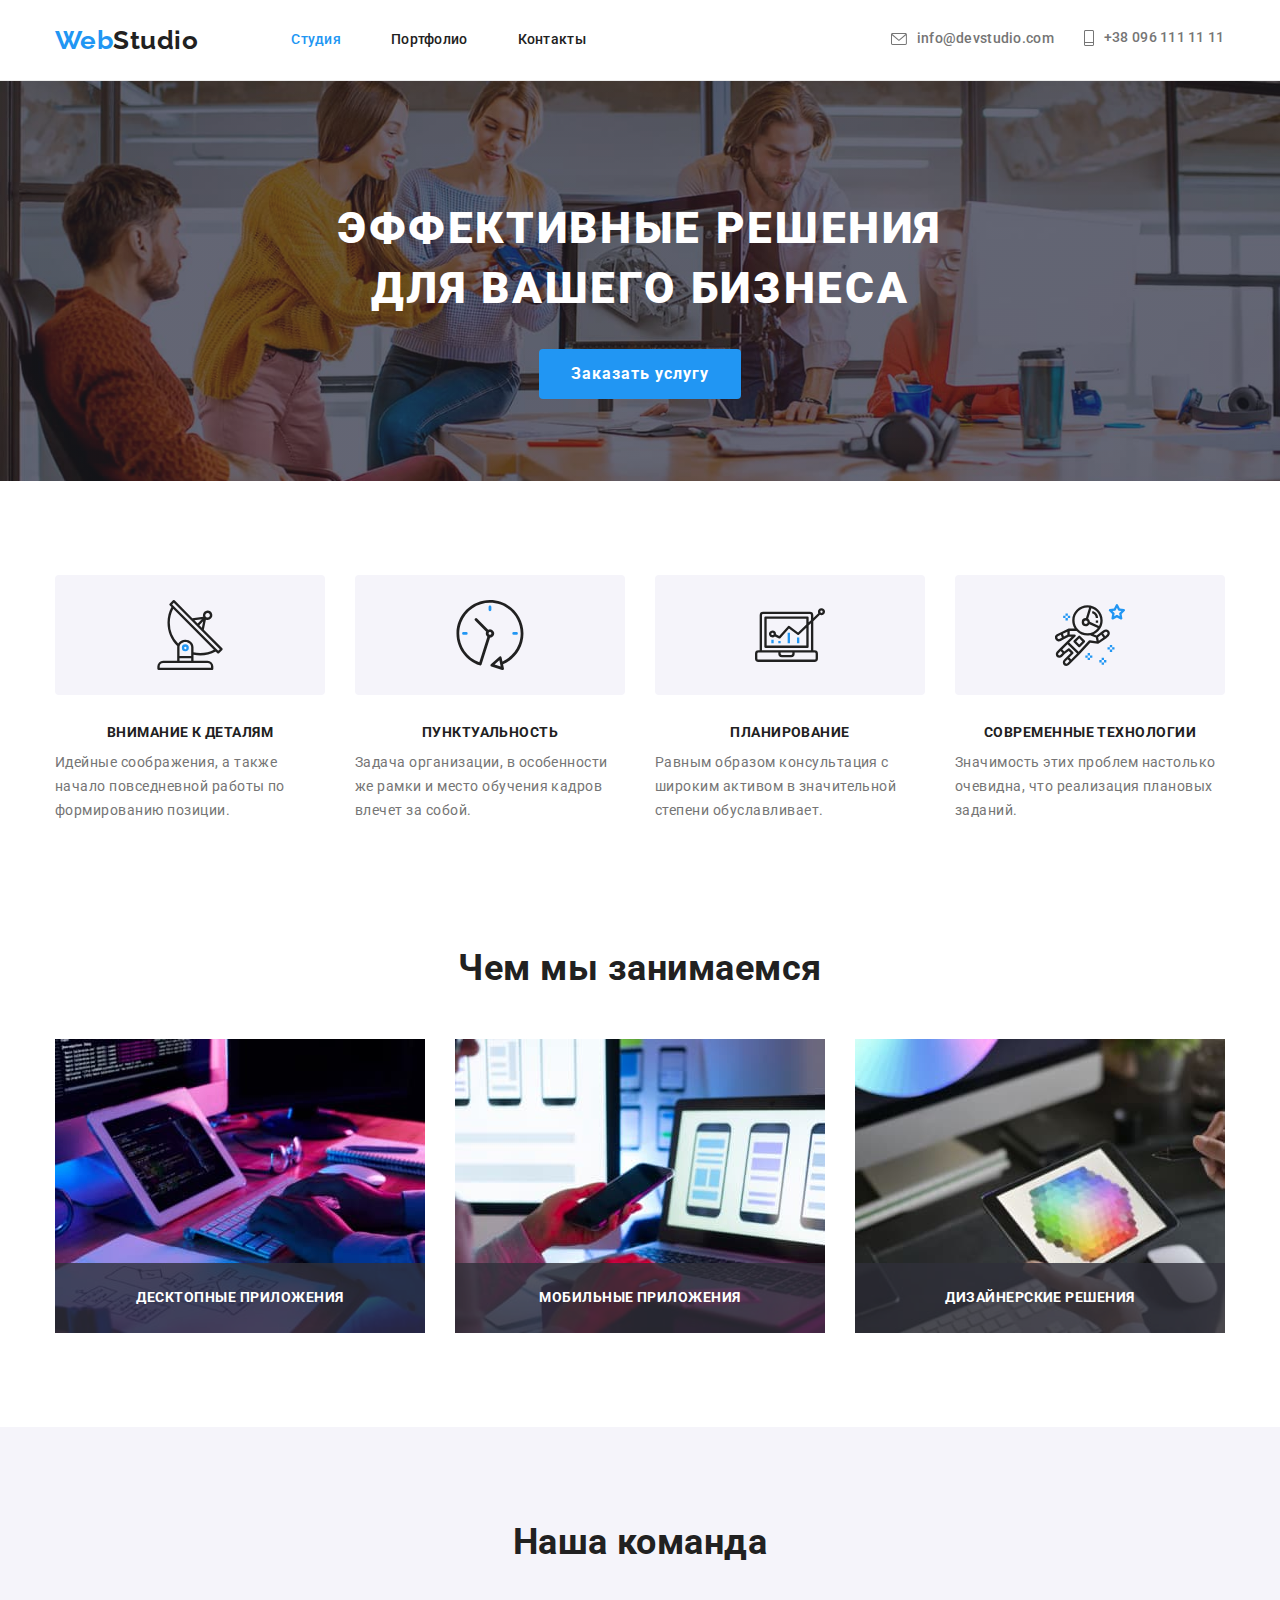
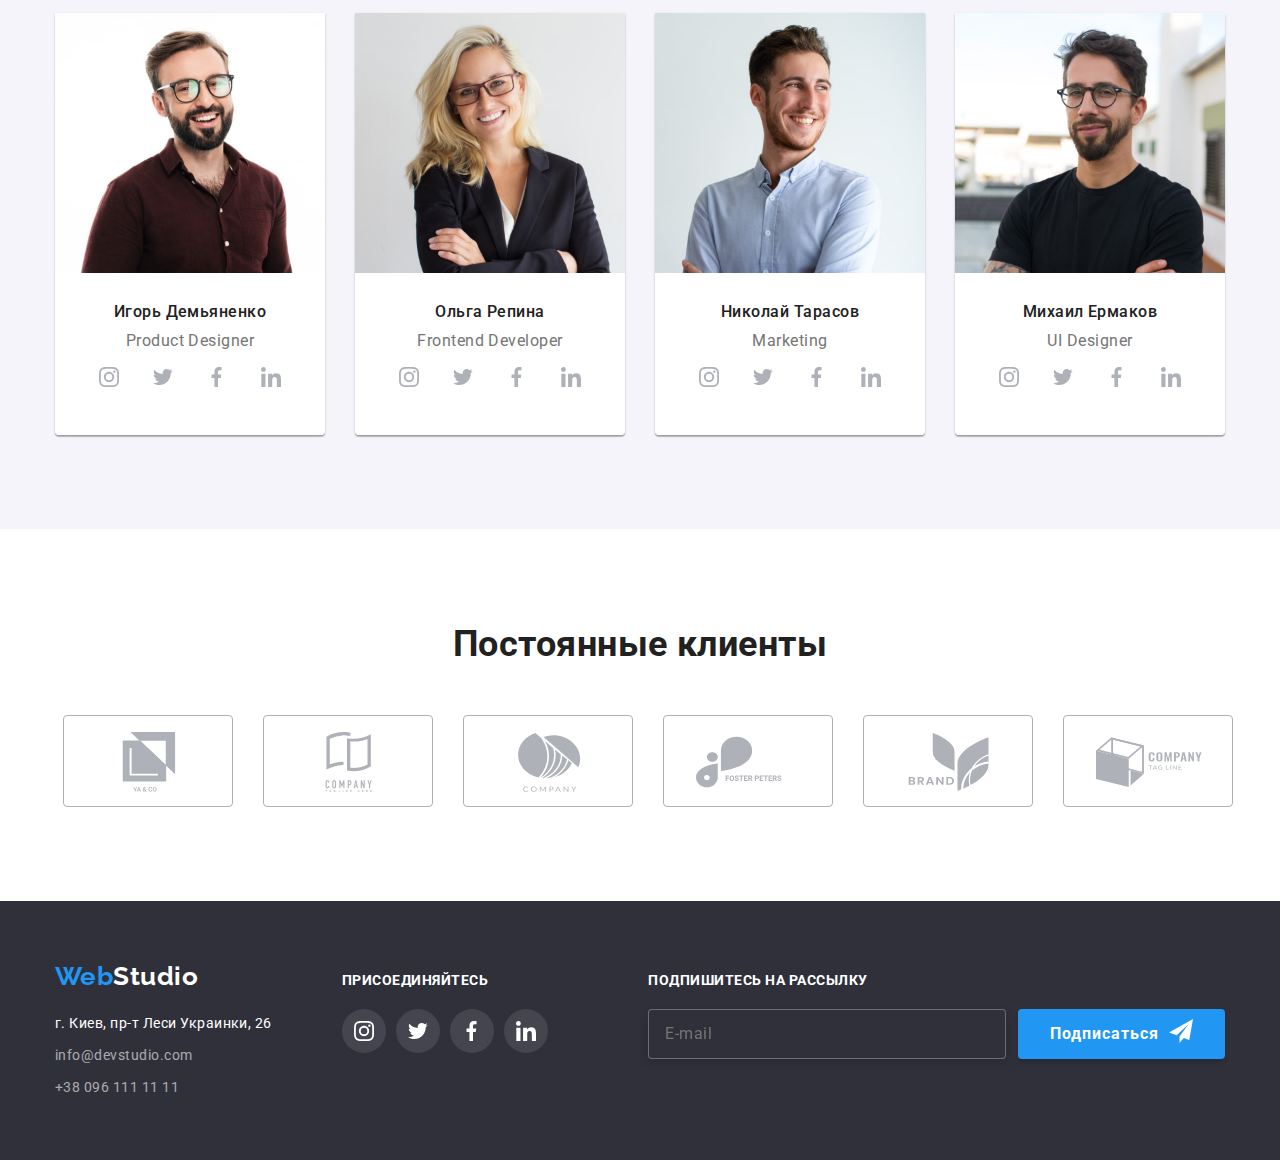
==== index.html @ 5abc2191 "1457" ====
<!DOCTYPE html>
<html lang="ru">
<head>
    <meta charset="UTF-8">
    <meta name="viewport" content="width=device-width, initial-scale=1.0">
    <title>Document</title>
    <link href="https://fonts.googleapis.com/css2?family=Raleway:wght@700&family=Roboto:wght@400;500;700;900&display=swap" rel="stylesheet"/>
    <link href="https://cdnjs.cloudflare.com/ajax/libs/modern-normalize/1.1.0/modern-normalize.min.css" rel="stylesheet"/>
    <link rel="stylesheet" href="./css/main.min.css"/>
</head>
<body>
    <!-- ===========шапка начало page-header=========== -->
    <header class="page-header">
        <div class="page-header__nav contener">
                <a href="./index.html" class="page-header__logo"> 
                    <span class="page-header__logo-web">Web</span>Studio
                </a>
                <button class="page-header__button is-open" type="button" aria-expanded="false" aria-controls="page-header__box" date-menu-button>
                    <svg class="page-header__icon" aria-label="Переключатель мибильного меню">
                        <use class="page-header__menu" href="./images/symbol-mobile.svg#icon-close"></use>
                        <use class="page-header__close" href="./images/symbol-mobile.svg#icon-menu"></use>
                    </svg>
                </button>
                <div class="page-header__box" id="page-header__box" data-menu>
                <nav class="nav">
                <ul class="site-nav">
                    <li class="site-nav__item"><a class="site-nav__link site-nav__link--current" href="./index.html" >Студия</a></li>
                    <li class="site-nav__item"><a class="site-nav__link" href="./portfolio.html" >Портфолио</a></li>
                    <li class="site-nav__item"><a class="site-nav__link" href="" >Контакты</a></li>
                </ul>
            </nav>
                <ul class="contact">
                    <li class="contact__item"><a href="mailto:info@devstudio.com" class="contact__link" lang="en">
                        <svg class="contact__icon">
                            <use href="./images/symbol-defs.svg#icon-email"></use>
                        </svg>
                        info@devstudio.com</a></li>
                    <li class="contact__item"><a href="tel:+380961111111" class="contact__link contact__tel">
                        <svg class="contact__icons">
                            <use href="./images/symbol-defs.svg#icon-tel"></use>
                        </svg>
                        +38 096 111 11 11</a></li>
                </ul>
               
                <ul class="net">
                    <li class="net__items">
                        <a href="" class="net__link" aria-label="instagram">
                            Instagram
                        </a>
                    </li>
                    <li class="net__items">
                        <a href="" class="net__link" aria-label="twitter">
                            Twitter
                        </a>
                    </li>
                    <li class="net__items">
                        <a href="" class="net__link" aria-label="facebook">
                            Facebook
                        </a>
                    </li>
                    <li class="net__items">
                        <a href="" class="net__link" aria-label="linkedin">
                            LinkedIn
                        </a>
                    </li>
            </div>
        </div>
    </header> 
    <!-- ===========шапка конец=========== -->
    <main>
    <!-- ===========Секция герой начало=========== -->
    <section class="hero">
        <div class="contener">
            <h1 class="hero__title">Эффективные решения</br> для вашего бизнеса</h1>
            <button class="hero__button" data-modal-open type="button">Заказать услугу</button>
        </div>
        </section>
    <!-- ===========Секция герой конец=========== -->

    <!-- ===========Секция special начало=========== -->
        <section class="special-section">
            <!--скрытый заголовок-->
            <div class="contener">
            <h2 class="special-section_title special-section_title-hidden">Особенности</h2>
                <ul class="features">
                <li class="features__item">
                    <div class="features__box">
                        <svg class="features__icon">
                        <use href="./images/symbol-defs.svg#icon-antenna"></use>
                    </svg>
                    </div>
                    <h3 class="features__title">Внимание к деталям</h3>
                    <p class="features__text">Идейные соображения, а также начало повседневной работы по формированию позиции.</p>
                </li>
                <li class="features__item">
                    <div class="features__box">
                      <svg class="features__icon">
                        <use href="./images/symbol-defs.svg#icon-clock"></use>
                    </svg> 
                    </div>
                    <h3 class="features__title">Пунктуальность</h3>
                    <p class="features__text">Задача организации, в особенности же рамки и место обучения кадров влечет за собой.</p>
                </li>
                <li class="features__item">
                    <div class="features__box">
                       <svg class="features__icon">
                        <use href="./images/symbol-defs.svg#icon-diagram"></use>
                    </svg>
                    </div>
                    <h3 class="features__title">Планирование</h3>
                    <p class="features__text">Равным образом консультация с широким активом в значительной степени обуславливает.</p>
                </li>
                <li class="features__item">
                    <div class="features__box">
                       <svg class="features__icon">
                        <use href="./images/symbol-defs.svg#icon-astronaut"></use>
                    </svg>
                    </div>
                    <h3 class="features__title">Современные технологии</h3>
                    <p class="features__text">Значимость этих проблем настолько очевидна, что реализация плановых заданий.</p>
                </li>
            </ul>
        </div>
        </section>
        <section class="section section__box">
        <div class="contener">
        <h2 class="special-section_title">Чем мы занимаемся</h2>
        <ul class="section__list">
            <li class="section__item">
                <div class="section__tumbimg">
                    <img src="./images/img.jpg" alt="компьютер мужские руки печатают" width="370" />
                <div class="section__tumbtext">
                    <p class="section__tumbtitle">Десктопные приложения</p>
                </div>
                </div>
                
            </li>
            <li class="section__item">
                <div class="section__tumbimg">
                    <img src="./images/imga.jpg" alt="компьютер в женской левой руке телефон" width="370" />
                <div class="section__tumbtext">
                    <p class="section__tumbtitle">Мобильные приложения</p>
                </div>
                
            </li>
            <li class="section__item">
                <div class="section__tumbimg">
                    <img src="./images/imgb.jpg" alt="планшет в руках с выбором цветов" width="370" />
                <div class="section__tumbtext">
                    <p class="section__tumbtitle">Дизайнерские решения</p>
                </div>
                
            </li>
        </ul>
    </div>
    </section> 
    <!-- ===========Секция special конец=========== -->
    <!-- ===========Секция team ночало=========== -->
    <section class="team-section">
        <div class="contener">
        <h2 class="special-section_title">Наша команда</h2>
        <ul class="team">
            <li class="team__item">
                <div class="team__image">
                    <img 
                    
                    src="./images/imgc.jpg" 
                    alt="мужчина в очках с бородой темная рубажка" />
                </div>
                <div class="team__content">
                <h3 class="team__title">Игорь Демьяненко</h3>
                <p class="team__text" lang="en">Product Designer</p>
                <ul class="team__list">
                    <li class="team__items">
                        <a href="" class="team__link" aria-label="instagram">
                            <svg class="team__icon">
                                <use href="./images/symbol-defs.svg#icon-foto"></use>
                            </svg>
                        </a>
                    </li>
                    <li class="team__items">
                        <a href="" class="team__link" aria-label="twitter">
                            <svg class="team__icon">
                                <use href="./images/symbol-defs.svg#icon-fly"></use>
                            </svg>
                        </a>
                    </li>
                    <li class="team__items">
                        <a href="" class="team__link" aria-label="facebook">
                            <svg class="team__icon">
                                <use href="./images/symbol-defs.svg#icon-f"></use>
                            </svg>
                        </a>
                    </li>
                    <li class="team__items">
                        <a href="" class="team__link" aria-label="linkedin">
                            <svg class="team__icon">
                                <use href="./images/symbol-defs.svg#icon-in"></use>
                            </svg>
                        </a>
                    </li>
                </ul>    
            </div>
                
            </li>
            <li class="team__item">
                <div class="team__image">
                    <img src="./images/imgd.jpg" alt="женщина в очках"/>
                </div>
                <div class="team__content">
                    <h3 class="team__title">Ольга Репина</h3>
                    <p class="team__text" lang="en">Frontend Developer</p>
                    <ul class="team__list">
                        <li class="team__items">
                            <a href="" class="team__link" aria-label="instagram">
                                <svg class="team__icon">
                                    <use href="./images/symbol-defs.svg#icon-foto"></use>
                                </svg>
                            </a>
                        </li>
                        <li class="team__items">
                            <a href="" class="team__link" aria-label="twitter">
                                <svg class="team__icon">
                                    <use href="./images/symbol-defs.svg#icon-fly"></use>
                                </svg>
                            </a>
                        </li>
                        <li class="team__items">
                            <a href="" class="team__link" aria-label="facebook">
                                <svg class="team__icon">
                                    <use href="./images/symbol-defs.svg#icon-f"></use>
                                </svg>
                            </a>
                        </li>
                        <li class="team__items">
                            <a href="" class="team__link" aria-label="linkedin">
                                <svg class="team__icon">
                                    <use href="./images/symbol-defs.svg#icon-in"></use>
                                </svg>
                            </a>
                        </li>
                    </ul>
                </div>
                
            </li>
            <li class="team__item">
                <div class="team__image">
                    <img src="./images/imgi.jpg" alt="мужчина с бородой светлая рубажка" />
                </div>
                <div class="team__content">
                <h3 class="team__title">Николай Тарасов</h3>
                <p class="team__text" lang="en">Marketing</p>
                <ul class="team__list">
                    <li class="team__items">
                        <a href="" class="team__link" aria-label="instagram">
                            <svg class="team__icon">
                                <use href="./images/symbol-defs.svg#icon-foto"></use>
                            </svg>
                        </a>
                    </li>
                    <li class="team__items">
                        <a href="" class="team__link" aria-label="twitter">
                            <svg class="team__icon">
                                <use href="./images/symbol-defs.svg#icon-fly"></use>
                            </svg>
                        </a>
                    </li>
                    <li class="team__items">
                        <a href="" class="team__link" aria-label="facebook">
                            <svg class="team__icon">
                                <use href="./images/symbol-defs.svg#icon-f"></use>
                            </svg>
                        </a>
                    </li>
                    <li class="team__items">
                        <a href="" class="team__link" aria-label="linkedin">
                            <svg class="team__icon">
                                <use href="./images/symbol-defs.svg#icon-in"></use>
                            </svg>
                        </a>
                    </li>
                </ul>    
            </div>

            </li>
            <li class="team__item">
                <div class="team__image">
                    <img src="./images/imgf.jpg" alt="мужчина в очках с бородой черная футболка" />
                </div>
                <div class="team__content">
                <h3 class="team__title">Михаил Ермаков</h3>
                <p class="team__text" lang="en">UI Designer</p>
                <ul class="team__list">
                    <li class="team__items">
                        <a href="" class="team__link" aria-label="instagram">
                            <svg class="team__icon">
                                <use href="./images/symbol-defs.svg#icon-foto"></use>
                            </svg>
                        </a>
                    </li>
                    <li class="team__items">
                        <a href="" class="team__link" aria-label="twitter">
                            <svg class="team__icon">
                                <use href="./images/symbol-defs.svg#icon-fly"></use>
                            </svg>
                        </a>
                    </li>
                    <li class="team__items">
                        <a href="" class="team__link" aria-label="facebook">
                            <svg class="team__icon">
                                <use href="./images/symbol-defs.svg#icon-f"></use>
                            </svg>
                        </a>
                    </li>
                    <li class="team__items">
                        <a href="" class="team__link" aria-label="linkedin">
                            <svg class="team__icon">
                                <use href="./images/symbol-defs.svg#icon-in"></use>
                            </svg>
                        </a>
                    </li>
                </ul>    
            </div>

            </li>
        </ul>
    </div>
    </section>
    <!-- ===========Секция наша команда конец=========== -->
    <!-- ===========Секция клиенты ночало=========== -->
    <section class="section">
        <div class="contener">
        <h2 class="special-section_title">Постоянные клиенты</h2>
        <ul class="client">
            <li class="client__item">
                <a href="" class="client__link" aria-label="компания yaco">
                    <svg class="client__icon">
                        <use href="./images/symbol-defs.svg#icon-yaco"></use>
                    </svg>
                </a>
            </li>
            <li class="client__item">
                <a href="" class="client__link" aria-label="компания tagline here">
                    <svg class="client__icon">
                        <use href="./images/symbol-defs.svg#icon-companyth"></use>
                    </svg>
                </a>
            </li>
            <li class="client__item">
                <a href="" class="client__link" aria-label="компания">
                    <svg class="client__icon">
                        <use href="./images/symbol-defs.svg#icon-company"></use>
                    </svg>
                </a>
            </li>
            <li class="client__item">
                <a href="" class="client__link" aria-label="компания foster peters">
                    <svg class="client__icon">
                        <use href="./images/symbol-defs.svg#icon-foster"></use>
                    </svg>
                </a>
            </li>
            <li class="client__item">
                <a href="" class="client__link" aria-label="компания brand">
                    <svg class="client__icon">
                        <use href="./images/symbol-defs.svg#icon-brand"></use>
                    </svg>
                </a>
            </li>
            <li class="client__item">
                <a href="" class="client__link" aria-label="компания tag line">
                    <svg class="client__icon">
                    <use href="./images/symbol-defs.svg#icon-companytl"></use>
                </svg>
            </a>
            </li>
        </ul>
    </div>
    </section>
    <!-- ===========Секция клиенты конец=========== -->
    </main>
   <!-- ===========подвал начало=========== -->
    <footer class="page-footer">
        <div class="contener page-footer__contener">
            <div class="page-footer__box">
            <a href="./index.html" class="page-footer__logo"> <span class="page-footer__logo-web">Web</span>Studio</a>
        <address class="page-footer__address">
        г. Киев, пр-т Леси Украинки, 26
        <ul class="page-footer__contact">
            <li class="page-footer__item"><a href="mailto:info@devstudio.com" class="page-footer__link" lang="en">info@devstudio.com</a></li>
            <li class="page-footer__item"><a href="tel:+380961111111" class="page-footer__link">+38 096 111 11 11</a></li>
        </ul>
    </address>
    </div>
        <div class="footer__contener">
            <article class="footer__title">присоединяйтесь</article>
            <ul class="footer__list">
                <li class="footer__item">
                    <a href="" class="footer__link" aria-label="Вконтакте">
                        <svg class="footer__icon">
                            <use href="./images/symbol-defs.svg#icon-foto"></use>
                        </svg>
                    </a>
                </li>
                <li class="footer__item">
                    <a href="" class="footer__link" aria-label="Вконтакте">
                        <svg class="footer__icon">
                            <use href="./images/symbol-defs.svg#icon-fly"></use>
                        </svg>
                    </a>
                </li>
                <li class="footer__item">
                    <a href="" class="footer__link" aria-label="Вконтакте">
                        <svg class="footer__icon">
                            <use href="./images/symbol-defs.svg#icon-f"></use>
                        </svg>
                    </a>
                </li>
                <li class="footer__item__item">
                    <a href="" class="footer__link" aria-label="Вконтакте">
                        <svg class="footer__icon">
                            <use href="./images/symbol-defs.svg#icon-in"></use>
                        </svg>
                    </a>
                </li>
            </ul>
        </div>
        <div class="footer-sign">
            <article class="footer-sign__title">
                Подпишитесь на рассылку
            </article>
            <form class="footer-sign__form">
                   <input class="footer-sign__input" type="email" name="email" placeholder="E-mail"/>
              
            <button class="footer-sign__button" type="submit">
                Подписаться
                <svg class="footer-sign__icon">
                    <use href="./images/symbol.svg#icon-plane"></use>
                </svg>
            </button>
        </form>
        </div>
    </div>
    
     </footer>
    <!-- ===========подвал конец=========== -->
<!-- модальное окно-->
<div class="backdrop is-hidden" data-modal>
        <div class="modal">
            <button class="modal__button" data-modal-close type="button">
                
                <svg class="modal__icon">
                    <use href="./images/symbol.svg#icon-close"></use>
                </svg>
            </button>
        <!-- Подпишитесь начало -->
        <div class="modal-panel">
                <form class="modal-panel__form js-speaker-form">
                <article class="modal-panel__title">Оставьте свои данные, мы вам перезвоним</article>
                <ul class="modal-panel__list">
                <li class="modal-panel__li">
                    <label class="modal-panel__label" for="name">
                        Имя</label>
                        <div class="modal-panel__div">
                        <input class="modal-panel__input" type="text" name="name" placeholder=" " id="name"/>    
                        <svg class="modal-panel__icon">
                            <use href="./images/symbol.svg#icon-telo"></use>
                        </svg>
                        
                        </div>
                </li>
                <li class="modal-panel__li">
                    <label class="modal-panel__label" for="tel">
                        Телефон</label>
                        <div class="modal-panel__div">
                            <input class="modal-panel__input" type="tel" name="tel" placeholder=" " id="tel"/>
                            <svg class="modal-panel__icon">
                                <use href="./images/symbol.svg#icon-tel"></use>
                            </svg>
                        </div>
                        
                    
                </li>
                <li class="modal-panel__li">
                    <label class="modal-panel__label" for="email">
                        Почта</label>
                        <div class="modal-panel__div">
                            <input class="modal-panel__input" type="email" name="email" placeholder=" " id="email"/>
                            <svg class="modal-panel__icon">
                                <use href="./images/symbol.svg#icon-konvert"></use>
                            </svg>
                            </div>
                </li>
                <li class="modal-panel__li">
                    <label class="modal-panel__label" for="comment">
                        Комментарий</label>
                        <textarea class="modal-panel__textarea" name="comment" id="comment" placeholder="Введите текст"></textarea>
                    
                </li>
                <li class="modal-panel__li">
                    <label class="modal-panel__label modal-panel__label--consent" >
                        <input class="modal-panel__consent" type="checkbox" name="consent">
                        <span class="modal-panel__consenticon"></span>
                        Соглашаюсь с рассылкой и принимаю  <span class="modal-panel__consentspan"> Условия договора</span>
                    </label>
                    
                </li>
            </ul>
                <button type="submit" class="submit__button">Отправить</button>
            </form>
        </div>
        <!-- Подпишитесь конец -->
    </div>
</div>

<script>
    (() => {
    document
        .querySelector ('.js-speaker-form')
        .addEventListener ('.sabmit', e => {
            e.preventDefault();
        
        new formdate(e.currentTarget). forEach ((value, name) =>
            console.log('${name}: {value}'),
        );
        });
      })();
</script>
<!-- модальное окно-->
<script src="./js/modal.js"></script>
<script src="./js/mobile.js"></script>
</body>
</html>
---- css/main.min.css ----
body{background-color:#fff;color:#212121;font-family:'Roboto', sans-serif;letter-spacing:0.03em}h1,h2,h3,h4,p,ul{margin:0;padding:0}img{display:block;max-width:100%;height:auto}.contener{margin-left:auto;margin-right:auto;padding-left:15px;padding-right:15px}@media screen and (min-width: 480px){.contener{width:480px}}@media screen and (min-width: 768px){.contener{width:768px}}@media screen and (min-width: 1200px){.contener{width:1200px}}.section{padding-top:60px;padding-bottom:60px}@media screen and (min-width: 1200px){.section{padding-top:94px;padding-bottom:94px}}.page-header{position:relative;background-color:#fff;border-bottom:1px solid #ECECEC}.page-header__nav{display:-webkit-box;display:-ms-flexbox;display:flex;-webkit-box-align:center;-ms-flex-align:center;align-items:center}@media screen and (max-width: 767px){.page-header__nav{-webkit-box-pack:justify;-ms-flex-pack:justify;justify-content:space-between;padding-top:16px;padding-bottom:16px}}.page-header__logo{padding:0;color:#212121;font-family:'Raleway', sans-serif;font-style:normal;font-weight:700;font-size:24px;line-height:1.17;list-style:none;text-decoration:none;-webkit-transition:color 250ms cubic-bezier(0.4, 0, 0.2, 1);transition:color 250ms cubic-bezier(0.4, 0, 0.2, 1)}.page-header__logo:hover,.page-header__logo:focus{color:#2196F3}@media screen and (min-width: 768px){.page-header__logo{margin-right:88px}}@media screen and (min-width: 1200px){.page-header__logo{font-size:26px;line-height:1.19;margin-right:93px}}.page-header__logo-web{color:#2196F3}.page-header__button{margin:0;padding:0;border:none;background-color:transparent;z-index:2}.page-header__button:focus,.page-header__button:hover{fill:#2196F3}.page-header__button.is-open .page-header__close{display:block}.page-header__button.is-open .page-header__menu{display:none}@media screen and (min-width: 768px){.page-header__button{display:none}}.page-header__close{display:none}.page-header__icon{width:40px;height:40px}.page-header__box{background-color:#fff}.page-header__box.is-open{display:block;z-index:1}@media screen and (max-width: 480px){.page-header__box{height:796px}}@media screen and (max-width: 767px){.page-header__box{display:none;position:absolute;padding:48px 40px;top:100%;top:0;left:0;width:100%}}@media screen and (min-width: 768px){.page-header__box{display:-webkit-box;display:-ms-flexbox;display:flex}}@media screen and (min-width: 1200px){.nav{display:-webkit-box;display:-ms-flexbox;display:flex;-webkit-box-align:center;-ms-flex-align:center;align-items:center}}.site-nav{font-weight:500;font-size:40px;line-height:1.17;letter-spacing:0.02em;list-style:none;font-style:normal;color:#212121}@media screen and (max-width: 767px){.site-nav{display:-webkit-box;display:-ms-flexbox;display:flex;-webkit-box-orient:vertical;-webkit-box-direction:normal;-ms-flex-direction:column;flex-direction:column;margin-bottom:305px}}@media screen and (min-width: 768px){.site-nav{display:-webkit-box;display:-ms-flexbox;display:flex;font-size:14px;line-height:1.14}}@media screen and (min-width: 1200px){.site-nav{font-size:14px;line-height:1.14}}.site-nav__item{padding-bottom:32px}.site-nav__item:last-child{padding-bottom:0}@media screen and (min-width: 768px){.site-nav__item{padding-top:32px;padding-bottom:32px}}@media screen and (min-width: 768px){.site-nav__item:not(:last-child){margin-right:50px}}.site-nav__link{display:block;text-decoration:none;color:#212121;-webkit-transition:color 250ms cubic-bezier(0.4, 0, 0.2, 1);transition:color 250ms cubic-bezier(0.4, 0, 0.2, 1)}.site-nav__link:hover,.site-nav__link:focus{color:#2196F3}.site-nav__link--current{position:relative;color:#2196F3}.site-nav__link--current::after{content:'';position:absolute;left:0;bottom:0;display:block;width:100%;height:4px;border-radius:2px}.contact{display:-webkit-box;display:-ms-flexbox;display:flex;fill:#757575;list-style:none;font-style:normal;color:#212121;-webkit-transition:color 250ms cubic-bezier(0.4, 0, 0.2, 1);transition:color 250ms cubic-bezier(0.4, 0, 0.2, 1)}@media screen and (max-width: 767px){.contact{display:-webkit-box;display:-ms-flexbox;display:flex;-webkit-box-orient:vertical;-webkit-box-direction:reverse;-ms-flex-direction:column-reverse;flex-direction:column-reverse}}@media screen and (min-width: 768px) and (max-width: 1199px){.contact{display:-webkit-box;display:-ms-flexbox;display:flex;-webkit-box-pack:center;-ms-flex-pack:center;justify-content:center;-webkit-box-orient:vertical;-webkit-box-direction:normal;-ms-flex-direction:column;flex-direction:column;margin-left:84px}}@media screen and (min-width: 1200px){.contact{margin-left:305px;-webkit-box-align:center;-ms-flex-align:center;align-items:center}}@media screen and (min-width: 1200px){.contact__item:not(:last-child){margin-right:30px}}.contact__link{display:-webkit-inline-box;display:-ms-inline-flexbox;display:inline-flex;color:#757575;font-weight:500;font-size:14px;line-height:1.14;letter-spacing:0.02em;text-decoration:none;-webkit-transition:color 250ms cubic-bezier(0.4, 0, 0.2, 1),fill 250ms cubic-bezier(0.4, 0, 0.2, 1);transition:color 250ms cubic-bezier(0.4, 0, 0.2, 1),fill 250ms cubic-bezier(0.4, 0, 0.2, 1)}.contact__link:hover,.contact__link:focus{color:#2196F3;fill:#2196F3}@media screen and (max-width: 767px){.contact__link{font-size:24px;line-height:1.17}}@media screen and (min-width: 768px){.contact__link{font-size:12px;line-height:1.16;display:-webkit-inline-box;display:-ms-inline-flexbox;display:inline-flex;-webkit-box-align:center;-ms-flex-align:center;align-items:center}}@media screen and (min-width: 1200px){.contact__link{font-size:14px;line-height:1.14}}@media screen and (max-width: 767px){.contact__tel{margin-bottom:32px;color:#2196F3;font-size:34px}}@media screen and (min-width: 768px) and (max-width: 1199px){.contact__tel{margin-top:10px}}.contact__icon{display:inline-block;width:16px;height:12px;margin-right:10px}@media screen and (max-width: 767px){.contact__icon{display:none}}.contact__icons{display:inline-block;width:10px;height:16px;margin-right:10px}@media screen and (max-width: 767px){.contact__icons{display:none}}.net{display:-webkit-box;display:-ms-flexbox;display:flex;list-style:none;margin-top:64px}@media screen and (min-width: 767px){.net{display:none}}.net__items{margin-right:10px;padding-right:10px;border-right:1px solid rgba(33,33,33,0.2)}.net__items:last-child{margin-right:0;padding-right:0;border-right:none}.net__link{font-size:18px;line-height:1.22;font-weight:500;color:#2196F3;text-decoration:none}.hero{max-width:1600px;height:400px;margin-left:auto;margin-right:auto;background-size:cover;background-repeat:no-repeat;background-position:center;padding-top:118px;padding-bottom:118px;background-color:#2F303A;text-align:center}@media screen and (max-width: 767px){.hero{background-image:-webkit-gradient(linear, left top, left bottom, from(rgba(47,48,58,0.4)), to(rgba(47,48,58,0.4))),url(../../images/mobile_480/bghero_480.jpg);background-image:linear-gradient(rgba(47,48,58,0.4), rgba(47,48,58,0.4)),url(../../images/mobile_480/bghero_480.jpg)}}@media screen and (max-width: 767px) and (min-device-pixel-ratio: 2), screen and (max-width: 767px) and (-webkit-min-device-pixel-ratio: 2), screen and (max-width: 767px) and (min-resolution: 192dpi), screen and (max-width: 767px) and (min-resolution: 2dppx){.hero{background-image:-webkit-gradient(linear, left top, left bottom, from(rgba(47,48,58,0.4)), to(rgba(47,48,58,0.4))),url(../../images/mobile_480/bghero_480@2x.jpg);background-image:linear-gradient(rgba(47,48,58,0.4), rgba(47,48,58,0.4)),url(../../images/mobile_480/bghero_480@2x.jpg)}}@media screen and (min-width: 768px){.hero{background-image:-webkit-gradient(linear, left top, left bottom, from(rgba(47,48,58,0.4)), to(rgba(47,48,58,0.4))),url(../../images/tablet_768/bghero_768.jpg);background-image:linear-gradient(rgba(47,48,58,0.4), rgba(47,48,58,0.4)),url(../../images/tablet_768/bghero_768.jpg)}}@media screen and (min-width: 768px) and (min-device-pixel-ratio: 2), screen and (min-width: 768px) and (-webkit-min-device-pixel-ratio: 2), screen and (min-width: 768px) and (min-resolution: 192dpi), screen and (min-width: 768px) and (min-resolution: 2dppx){.hero{background-image:-webkit-gradient(linear, left top, left bottom, from(rgba(47,48,58,0.4)), to(rgba(47,48,58,0.4))),url(../../images/tablet_768/bghero_768@2x.jpg);background-image:linear-gradient(rgba(47,48,58,0.4), rgba(47,48,58,0.4)),url(../../images/tablet_768/bghero_768@2x.jpg)}}@media screen and (min-width: 1200px){.hero{background-image:-webkit-gradient(linear, left top, left bottom, from(rgba(47,48,58,0.4)), to(rgba(47,48,58,0.4))),url(../../images/desktop_1200/bghero_1200.jpg);background-image:linear-gradient(rgba(47,48,58,0.4), rgba(47,48,58,0.4)),url(../../images/desktop_1200/bghero_1200.jpg)}}@media screen and (min-width: 1200px) and (min-device-pixel-ratio: 2), screen and (min-width: 1200px) and (-webkit-min-device-pixel-ratio: 2), screen and (min-width: 1200px) and (min-resolution: 192dpi), screen and (min-width: 1200px) and (min-resolution: 2dppx){.hero{background-image:-webkit-gradient(linear, left top, left bottom, from(rgba(47,48,58,0.4)), to(rgba(47,48,58,0.4))),url(../../images/desktop_1200/bghero_1200@2x.jpg);background-image:linear-gradient(rgba(47,48,58,0.4), rgba(47,48,58,0.4)),url(../../images/desktop_1200/bghero_1200@2x.jpg)}}.hero__title{margin-top:0;margin-bottom:30px;color:#fff;font-weight:900;font-size:26px;line-height:1.62;letter-spacing:0.06em;text-transform:uppercase;text-align:center}@media screen and (min-width: 1200px){.hero__title{font-size:44px;line-height:1.36}}.hero__button{border:transparent;color:#fff;background-color:#2196F3;font-family:inherit;border-radius:4px;padding:10px 32px;cursor:pointer;font-weight:700;font-size:16px;line-height:1.87;text-align:center;letter-spacing:0.06em;-webkit-transition:background-color 250ms cubic-bezier(0.4, 0, 0.2, 1),-webkit-box-shadow 250ms cubic-bezier(0.4, 0, 0.2, 1);transition:background-color 250ms cubic-bezier(0.4, 0, 0.2, 1),-webkit-box-shadow 250ms cubic-bezier(0.4, 0, 0.2, 1);transition:background-color 250ms cubic-bezier(0.4, 0, 0.2, 1),box-shadow 250ms cubic-bezier(0.4, 0, 0.2, 1);transition:background-color 250ms cubic-bezier(0.4, 0, 0.2, 1),box-shadow 250ms cubic-bezier(0.4, 0, 0.2, 1),-webkit-box-shadow 250ms cubic-bezier(0.4, 0, 0.2, 1)}.hero__button:hover,.hero__button:focus{background-color:#188CE8;-webkit-box-shadow:0px 4px 4px rgba(0,0,0,0.15);box-shadow:0px 4px 4px rgba(0,0,0,0.15)}.special-section{padding-top:60px;padding-bottom:60px}@media screen and (min-width: 1200px){.special-section{padding-top:94px;padding-bottom:0}}.special-section_title{margin-top:0;margin-bottom:30px;color:#212121;font-weight:700;font-size:28px;line-height:1.18;text-align:center}@media screen and (min-width: 1200px){.special-section_title{font-size:36px;line-height:1.17;margin-bottom:50px}}.special-section_title-hidden{position:absolute;width:1px;height:1px;margin:-1px;padding:0;overflow:hidden;border:0;clip:rect(0 0 0 0)}.features{list-style:none;text-decoration:none;font-style:normal;color:#212121}@media screen and (min-width: 768px){.features{display:-webkit-box;display:-ms-flexbox;display:flex;-ms-flex-wrap:wrap;flex-wrap:wrap}}.features__item{margin-bottom:30px}@media screen and (min-width: 768px) and (max-width: 1199px){.features__item{width:calc((100% - 30px)/2);margin-right:30px}.features__item:nth-child(2n){margin-right:0}.features__item:nth-child(n+3){margin-bottom:0}}@media screen and (min-width: 1200px){.features__item{width:calc((100% - 90px)/4);margin-right:30px}.features__item:last-child{margin-right:0}}.features__box{height:120px;margin-bottom:30px;display:-webkit-box;display:-ms-flexbox;display:flex;-webkit-box-align:center;-ms-flex-align:center;align-items:center;-webkit-box-pack:center;-ms-flex-pack:center;justify-content:center;background-color:#F5F4FA;border-radius:4px}.features__icon{width:70px;height:70px;background-repeat:no-repeat;background-position:center}.features__title{margin-top:0;margin-bottom:10px;color:#212121;font-weight:700;font-size:14px;line-height:1.14;text-transform:uppercase;text-align:center}.features__text{margin-top:0;color:#757575;font-size:14px;line-height:1.71}.section__box{display:none}@media screen and (min-width: 1200px){.section__box{display:-webkit-box;display:-ms-flexbox;display:flex}}.section__list{list-style:none;text-decoration:none}@media screen and (min-width: 1200px){.section__list{display:-webkit-box;display:-ms-flexbox;display:flex}}.section__item{width:calc((100%-60px)/3);margin-right:30px}.section__item:last-child{margin-right:0}.section__tumbimg{position:relative}.section__tumbtext{position:absolute;left:0;bottom:0;background-color:rgba(47,48,58,0.8);text-transform:uppercase;color:#fff;width:100%;height:70px;font-weight:700;font-size:14px;line-height:1.14}@media screen and (min-width: 1200px){.section__tumbtext{display:-webkit-box;display:-ms-flexbox;display:flex;-webkit-box-pack:center;-ms-flex-pack:center;justify-content:center;-webkit-box-align:center;-ms-flex-align:center;align-items:center}}.team-section{padding-top:60px;padding-bottom:60px;background-color:#F5F4FA}@media screen and (min-width: 1200px){.team-section{padding-top:94px;padding-bottom:94px}}.team{padding:0;text-decoration:none;list-style:none}@media screen and (min-width: 768px){.team{display:-webkit-box;display:-ms-flexbox;display:flex;-ms-flex-wrap:wrap;flex-wrap:wrap;margin-left:-30px;margin-top:-30px}}.team__item{margin-bottom:30px;-webkit-box-shadow:0px 1px 3px rgba(0,0,0,0.12),0px 1px 1px rgba(0,0,0,0.14),0px 2px 1px rgba(0,0,0,0.2);box-shadow:0px 1px 3px rgba(0,0,0,0.12),0px 1px 1px rgba(0,0,0,0.14),0px 2px 1px rgba(0,0,0,0.2);border-radius:0px 0px 4px 4px}@media screen and (max-width: 767px){.team__item{margin-bottom:30px}.team__item:last-child{margin-bottom:0}}@media screen and (min-width: 768px){.team__item{-ms-flex-preferred-size:calc(100% / 2 - 30px);flex-basis:calc(100% / 2 - 30px);margin-left:30px;margin-top:30px;margin-bottom:0}}@media screen and (min-width: 1200px){.team__item{-ms-flex-preferred-size:calc(100% / 4 - 30px);flex-basis:calc(100% / 4 - 30px);margin-left:30px;margin-top:30px}}.team__image{max-width:450px}@media screen and (min-width: 1200px){.team__image{width:270px}}.team__content{padding-top:30px;padding-bottom:24px;background-color:#fff;border-radius:0px 0px 4px 4px}.team__title{margin-bottom:10px;color:#212121;font-weight:500;font-size:16px;line-height:1.18;text-align:center}.team__text{color:#757575;font-size:16px;line-height:1.18;text-align:center;margin-bottom:16px}.team__list{margin:0;padding:0;display:-webkit-box;display:-ms-flexbox;display:flex;-webkit-box-align:center;-ms-flex-align:center;align-items:center;-webkit-box-pack:center;-ms-flex-pack:center;justify-content:center;list-style:none}.team__items{width:44px;height:44px;margin-right:10px;border-radius:50%}.team__items:last-child{margin-right:0}.team__icon{width:20px;height:20px}.team__link{width:44px;height:44px;padding:12px;border-radius:50%;fill:#AFB1B8;-webkit-transition:background-color 250ms cubic-bezier(0.4, 0, 0.2, 1),fill 250ms cubic-bezier(0.4, 0, 0.2, 1);transition:background-color 250ms cubic-bezier(0.4, 0, 0.2, 1),fill 250ms cubic-bezier(0.4, 0, 0.2, 1)}.team__link:hover,.team__link:focus{background-color:#2196F3;fill:#fff}.client{display:-webkit-box;display:-ms-flexbox;display:flex;-webkit-box-pack:center;-ms-flex-pack:center;justify-content:center;-ms-flex-wrap:wrap;flex-wrap:wrap;list-style:none;margin:-15px}.client__link{display:block;background-repeat:no-repeat;background-position:center;padding:16px 32px;width:210px;height:92px;background-color:#fff;border:1px solid #AFB1B8;text-align:center;border-radius:4px;fill:#AFB1B8;-webkit-transition:border 250ms cubic-bezier(0.4, 0, 0.2, 1),fill 250ms cubic-bezier(0.4, 0, 0.2, 1);transition:border 250ms cubic-bezier(0.4, 0, 0.2, 1),fill 250ms cubic-bezier(0.4, 0, 0.2, 1)}.client__link:hover,.client__link:focus{border:1px solid #2196F3;border-radius:4px;fill:#2196F3}@media screen and (min-width: 1200px){.client__link{width:170px;height:92px}}.client__item{-ms-flex-preferred-size:calc((100% / 15px) / 4);flex-basis:calc((100% / 15px) / 4);margin:15px}@media screen and (min-width: 1200px){.client__item{-ms-flex-preferred-size:calc((100% / 15px) / 6);flex-basis:calc((100% / 15px) / 6);margin:15px}.client__item:last-child{margin-right:0}}.client__icon{width:106px;height:60px}.page-footer{padding-top:60px;padding-bottom:60px;background-color:#2F303A}@media screen and (max-width: 1199px){.page-footer{text-align:center}}@media screen and (min-width: 1200px){.page-footer{display:-webkit-box;display:-ms-flexbox;display:flex}}@media screen and (min-width: 768px) and (max-width: 1199px){.page-footer__contener{display:-webkit-box;display:-ms-flexbox;display:flex;-ms-flex-wrap:wrap;flex-wrap:wrap;-webkit-box-pack:center;-ms-flex-pack:center;justify-content:center;-webkit-box-align:baseline;-ms-flex-align:baseline;align-items:baseline}}@media screen and (min-width: 1200px){.page-footer__contener{display:-webkit-box;display:-ms-flexbox;display:flex;-webkit-box-align:baseline;-ms-flex-align:baseline;align-items:baseline}}@media screen and (min-width: 768px){.page-footer__box{margin-right:165px}}@media screen and (min-width: 1200px){.page-footer__box{margin-right:70px}}.page-footer__logo{display:block;margin-bottom:20px;color:#fff;font-family:'Raleway';font-weight:700;font-size:26px;line-height:1.19;list-style:none;text-decoration:none;-webkit-transition:color 250ms cubic-bezier(0.4, 0, 0.2, 1);transition:color 250ms cubic-bezier(0.4, 0, 0.2, 1)}.page-footer__logo:hover,.page-footer__logo:focus{color:#2196F3}.page-footer__logo-web{color:#2196F3}.page-footer__address{color:#fff;font-style:normal;text-align:left;font-size:14px;line-height:1.71}@media screen and (max-width: 1199px){.page-footer__address{text-align:center}}.page-footer__contact{font-style:normal;color:#212121;list-style:none;-webkit-transition:color 250ms cubic-bezier(0.4, 0, 0.2, 1);transition:color 250ms cubic-bezier(0.4, 0, 0.2, 1)}.page-footer__link{list-style:none;text-decoration:none;color:rgba(255,255,255,0.6);-webkit-transition:color 250ms cubic-bezier(0.4, 0, 0.2, 1);transition:color 250ms cubic-bezier(0.4, 0, 0.2, 1)}.page-footer__link:hover,.page-footer__link:focus{color:#2196F3}.page-footer__item{margin-top:8px}.footer__contener{margin-top:60px}@media screen and (min-width: 1200px){.footer__contener{-ms-flex-line-pack:center;align-content:center;margin-top:0}}.footer__title{font-size:14px;line-height:1.14;font-weight:700;margin-bottom:20px;text-transform:uppercase;color:#fff}@media screen and (min-width: 767px){.footer__title{font-size:14px;line-height:1.14}}.footer__list{display:-webkit-box;display:-ms-flexbox;display:flex;list-style:none;-webkit-box-pack:center;-ms-flex-pack:center;justify-content:center}.footer__item{width:44px;height:44px;border:1px solid transparent;margin-right:10px;border-radius:50%;-webkit-transition:background-color 250ms cubic-bezier(0.4, 0, 0.2, 1);transition:background-color 250ms cubic-bezier(0.4, 0, 0.2, 1)}.footer__item:hover,.footer__item:focus{background-color:#2196F3}.footer__item:last-child{margin-right:0}@media screen and (min-width: 1200px){.footer__item{display:-webkit-box;display:-ms-flexbox;display:flex;-webkit-box-align:center;-ms-flex-align:center;align-items:center;-webkit-box-pack:center;-ms-flex-pack:center;justify-content:center}}.footer__icon{width:20px;height:20px;background-repeat:no-repeat;background-position:center;fill:#fff}.footer__link{display:block;width:44px;height:44px;padding:12px;border-radius:50%;background-color:rgba(255,255,255,0.1);-webkit-transition:background-color 250ms cubic-bezier(0.4, 0, 0.2, 1);transition:background-color 250ms cubic-bezier(0.4, 0, 0.2, 1)}.footer__link:hover,.footer__link:focus{background-color:#2196F3}.footer-sign{margin-top:60px}@media screen and (min-width: 1200px){.footer-sign{margin-top:0;margin-left:auto}}.footer-sign__title{font-size:14px;line-height:1.14;font-weight:700;margin-bottom:20px;color:#fff;text-transform:uppercase}@media screen and (min-width: 767px){.footer-sign__title{font-size:14px;line-height:1.14}}.footer-sign__form{text-align:center}@media screen and (min-width: 1200px){.footer-sign__form{display:-webkit-box;display:-ms-flexbox;display:flex}}.footer-sign__input{width:450px;height:50px;padding:15px 16px;font-size:16px;line-height:1.25;letter-spacing:0.03em;color:rgba(255,255,255,0.6);background-color:#2F303A;border:1px solid rgba(255,255,255,0.3);-webkit-filter:drop-shadow(0px 4px 4px rgba(0,0,0,0.15));filter:drop-shadow(0px 4px 4px rgba(0,0,0,0.15));border-radius:4px}@media screen and (max-width: 479px){.footer-sign__input{width:100%}}@media screen and (min-width: 1200px){.footer-sign__input{width:358px}}.footer-sign__button{margin-top:20px;margin-left:auto;margin-right:auto;border:transparent;display:-webkit-box;display:-ms-flexbox;display:flex;color:#fff;background-color:#2196F3;font-family:inherit;border-radius:4px;padding:10px 32px;cursor:pointer;font-weight:700;font-size:16px;line-height:1.87;text-align:center;letter-spacing:0.06em;-webkit-transition:background-color 250ms cubic-bezier(0.4, 0, 0.2, 1),-webkit-box-shadow 250ms cubic-bezier(0.4, 0, 0.2, 1);transition:background-color 250ms cubic-bezier(0.4, 0, 0.2, 1),-webkit-box-shadow 250ms cubic-bezier(0.4, 0, 0.2, 1);transition:background-color 250ms cubic-bezier(0.4, 0, 0.2, 1),box-shadow 250ms cubic-bezier(0.4, 0, 0.2, 1);transition:background-color 250ms cubic-bezier(0.4, 0, 0.2, 1),box-shadow 250ms cubic-bezier(0.4, 0, 0.2, 1),-webkit-box-shadow 250ms cubic-bezier(0.4, 0, 0.2, 1);-webkit-box-shadow:0px 4px 4px rgba(0,0,0,0.15);box-shadow:0px 4px 4px rgba(0,0,0,0.15)}.footer-sign__button:hover,.footer-sign__button:focus{background-color:#188CE8;-webkit-box-shadow:0px 4px 4px rgba(0,0,0,0.15);box-shadow:0px 4px 4px rgba(0,0,0,0.15)}@media screen and (min-width: 1200px){.footer-sign__button{margin-top:0;margin-left:12px}}.footer-sign__icon{margin-left:10px;width:24px;height:24px}.backdrop{position:fixed;top:0;left:0;width:100%;height:100%;background-color:rgba(0,0,0,0.2);overflow:scroll;opacity:1;-webkit-transition:opacity 250ms cubic-bezier(0.4, 0, 0.2, 1);transition:opacity 250ms cubic-bezier(0.4, 0, 0.2, 1)}@media screen and (max-width: 767px){.backdrop{padding-left:15px;padding-top:93px;padding-right:15px;padding-bottom:94px;z-index:2}}@media screen and (min-width: 768px){.backdrop{padding-left:159px;padding-top:208px;padding-right:159px;padding-bottom:207px;z-index:2}}.backdrop.is-hidden{opacity:0;pointer-events:none;visibility:hidden}.modal{background-color:#fff;-webkit-box-shadow:0px 1px 3px rgba(0,0,0,0.12),0px 1px 1px rgba(0,0,0,0.14),0px 2px 1px rgba(0,0,0,0.2);box-shadow:0px 1px 3px rgba(0,0,0,0.12),0px 1px 1px rgba(0,0,0,0.14),0px 2px 1px rgba(0,0,0,0.2);border-radius:4px}@media screen and (min-width: 768px){.modal{position:relative;min-width:450px;min-height:609px}}@media screen and (min-width: 1200px){.modal{position:absolute;top:50%;left:50%;-webkit-transform:translate(-50%, -50%);transform:translate(-50%, -50%);min-width:528px;min-height:581px}}.modal__button{position:absolute;top:8px;right:8px;-webkit-transition:fill 250ms cubic-bezier(0.4, 0, 0.2, 1);transition:fill 250ms cubic-bezier(0.4, 0, 0.2, 1);display:-webkit-inline-box;display:-ms-inline-flexbox;display:inline-flex;-webkit-box-align:center;-ms-flex-align:center;align-items:center;-webkit-box-pack:center;-ms-flex-pack:center;justify-content:center;margin:0;width:30px;height:30px;background-color:#fff;border:1px solid rgba(0,0,0,0.1);border-radius:50%;cursor:pointer;z-index:1}.modal__button:hover,.modal__button:focus{fill:#2196F3}@media screen and (max-width: 767px){.modal__button{top:101px;right:23px}}@media screen and (min-width: 768px){.modal__button{top:8px;right:8px}}.modal__icon{width:14px;height:14px}@media screen and (min-width: 767px){.modal-panel{position:absolute;top:0;left:0}}.modal-panel__form{margin-left:auto;margin-right:auto;padding:40px;text-align:center}@media screen and (min-width: 768px){.modal-panel__form{width:450px;height:609px}}@media screen and (min-width: 1200px){.modal-panel__form{width:528px;height:581px}}.modal-panel__title{margin-bottom:12px;font-weight:900;font-size:20px;line-height:1.15;text-align:center;letter-spacing:0.03em}.modal-panel__list{text-align:center;list-style:none;font-size:12px;line-height:1.16;letter-spacing:0.01em;color:#757575}.modal-panel__li{display:-webkit-box;display:-ms-flexbox;display:flex;-webkit-box-orient:vertical;-webkit-box-direction:normal;-ms-flex-direction:column;flex-direction:column;margin-bottom:10px}.modal-panel__label{display:-webkit-box;display:-ms-flexbox;display:flex;-webkit-box-align:center;-ms-flex-align:center;align-items:center;margin-bottom:4px}.modal-panel__div{position:relative}.modal-panel__input{width:100%;height:40px;border:1px solid rgba(33,33,33,0.2);border-radius:4px;font-size:14px;margin:0;padding:12px 42px}.modal-panel__icon{position:absolute;top:50%;left:12px;-webkit-transform:translateY(-50%);transform:translateY(-50%);width:18px;height:18px;-webkit-transition:fill 250ms cubic-bezier(0.4, 0, 0.2, 1);transition:fill 250ms cubic-bezier(0.4, 0, 0.2, 1)}.modal-panel__input:focus+.modal-panel__icon,.modal-panel__input:not(:placeholder-shown)+.modal-panel__icon{fill:#2196F3}.modal-panel__input:focus,.modal-panel__input:not(:placeholder-shown),.modal-panel__textarea:not(:placeholder-shown){border:1px solid #2196F3}.modal-panel__textarea{resize:none;height:120px;border:1px solid rgba(33,33,33,0.2);border-radius:4px;font-size:14px;margin:0;padding:12px 16px}.modal-panel__label--consent{margin-left:0;font-size:12px;line-height:1.17;letter-spacing:0.03em}@media screen and (min-width: 1200px){.modal-panel__label--consent{margin-left:13px;font-size:14px;line-height:1.71}}.modal-panel__consent{position:absolute;-webkit-appearance:none;-moz-appearance:none;appearance:none}.modal-panel__consenticon{display:inline-block;margin-right:7px;width:16px;height:15px;border:2px solid #212121;border-radius:4px;-webkit-transition:background-color 250ms cubic-bezier(0.4, 0, 0.2, 1),border-color 250ms cubic-bezier(0.4, 0, 0.2, 1);transition:background-color 250ms cubic-bezier(0.4, 0, 0.2, 1),border-color 250ms cubic-bezier(0.4, 0, 0.2, 1)}.modal-panel__consentspan{color:#2196F3;text-decoration:underline;margin-left:4px}.modal-panel__consent:checked+.modal-panel__consenticon{background-color:#2196F3;background-image:url("../images/checkk.svg");background-size:contain;background-origin:border-box;border-color:#2196F3}.modal-panel__label input::-webkit-input-placeholder{font-weight:normal;font-size:14px;line-height:1.14;letter-spacing:0.01em;color:rgba(117,117,117,0.5)}.modal-panel__label input:-ms-input-placeholder{font-weight:normal;font-size:14px;line-height:1.14;letter-spacing:0.01em;color:rgba(117,117,117,0.5)}.modal-panel__label input::-ms-input-placeholder{font-weight:normal;font-size:14px;line-height:1.14;letter-spacing:0.01em;color:rgba(117,117,117,0.5)}.modal-panel__label input::placeholder{font-weight:normal;font-size:14px;line-height:1.14;letter-spacing:0.01em;color:rgba(117,117,117,0.5)}.submit__button{border:transparent;width:200px;height:50px;color:#fff;background-color:#2196F3;border-radius:4px;margin-top:30px;cursor:pointer;font-weight:700;font-size:16px;line-height:1.87;text-align:center;letter-spacing:0.06em;-webkit-transition:background-color 250ms cubic-bezier(0.4, 0, 0.2, 1),-webkit-box-shadow 250ms cubic-bezier(0.4, 0, 0.2, 1);transition:background-color 250ms cubic-bezier(0.4, 0, 0.2, 1),-webkit-box-shadow 250ms cubic-bezier(0.4, 0, 0.2, 1);transition:background-color 250ms cubic-bezier(0.4, 0, 0.2, 1),box-shadow 250ms cubic-bezier(0.4, 0, 0.2, 1);transition:background-color 250ms cubic-bezier(0.4, 0, 0.2, 1),box-shadow 250ms cubic-bezier(0.4, 0, 0.2, 1),-webkit-box-shadow 250ms cubic-bezier(0.4, 0, 0.2, 1)}.submit__button:hover,.submit__button:focus{background-color:#188CE8;-webkit-box-shadow:0px 4px 4px rgba(0,0,0,0.15);box-shadow:0px 4px 4px rgba(0,0,0,0.15)}.project__button,.project{list-style:none}.project__button{display:-webkit-box;display:-ms-flexbox;display:flex;-webkit-box-pack:center;-ms-flex-pack:center;justify-content:center}@media screen and (max-width: 767px){.project__button{-ms-flex-wrap:wrap;flex-wrap:wrap;-webkit-box-pack:start;-ms-flex-pack:start;justify-content:flex-start}}.project__item{margin-right:8px;margin-bottom:15px}.project__item:last-child{margin-left:0;margin-right:0;margin-bottom:40px}@media screen and (min-width: 768px){.project__item:last-child{margin-right:0;margin-bottom:30px}}@media screen and (min-width: 1200px){.project__item:last-child{margin-bottom:50px}}.project__btn{padding:6px 22px;cursor:pointer;font-family:inherit;border-radius:4px;font-weight:500;font-size:16px;line-height:1.62;text-align:center;border:1px solid transparent;background-color:#F5F4FA;-webkit-transition:background-color 250ms cubic-bezier(0.4, 0, 0.2, 1),color 250ms cubic-bezier(0.4, 0, 0.2, 1),-webkit-box-shadow 250ms cubic-bezier(0.4, 0, 0.2, 1);transition:background-color 250ms cubic-bezier(0.4, 0, 0.2, 1),color 250ms cubic-bezier(0.4, 0, 0.2, 1),-webkit-box-shadow 250ms cubic-bezier(0.4, 0, 0.2, 1);transition:box-shadow 250ms cubic-bezier(0.4, 0, 0.2, 1),background-color 250ms cubic-bezier(0.4, 0, 0.2, 1),color 250ms cubic-bezier(0.4, 0, 0.2, 1);transition:box-shadow 250ms cubic-bezier(0.4, 0, 0.2, 1),background-color 250ms cubic-bezier(0.4, 0, 0.2, 1),color 250ms cubic-bezier(0.4, 0, 0.2, 1),-webkit-box-shadow 250ms cubic-bezier(0.4, 0, 0.2, 1)}.project__btn:hover,.project__btn:focus{background-color:#2196F3;color:#fff;-webkit-box-shadow:0px 3px 1px rgba(0,0,0,0.1),0px 1px 2px rgba(0,0,0,0.08),0px 2px 2px rgba(0,0,0,0.12);box-shadow:0px 3px 1px rgba(0,0,0,0.1),0px 1px 2px rgba(0,0,0,0.08),0px 2px 2px rgba(0,0,0,0.12);border-radius:4px}.project{display:-webkit-box;display:-ms-flexbox;display:flex;-ms-flex-wrap:wrap;flex-wrap:wrap;padding:0}@media screen and (min-width: 768px){.project{margin-left:-30px;margin-top:-30px}}@media screen and (max-width: 767px){.project__list{margin-bottom:30px}.project__list:last-child{margin-bottom:0}}@media screen and (min-width: 768px){.project__list{-ms-flex-preferred-size:calc(100% / 2 - 30px);flex-basis:calc(100% / 2 - 30px);margin-left:30px;margin-top:30px}}@media screen and (min-width: 1200px){.project__list{-ms-flex-preferred-size:calc(100% / 3 - 30px);flex-basis:calc(100% / 3 - 30px);margin-left:30px;margin-top:30px}}.project__link{display:block;text-decoration:none;height:100%;width:100%;-webkit-transition:-webkit-box-shadow 250ms cubic-bezier(0.4, 0, 0.2, 1);transition:-webkit-box-shadow 250ms cubic-bezier(0.4, 0, 0.2, 1);transition:box-shadow 250ms cubic-bezier(0.4, 0, 0.2, 1);transition:box-shadow 250ms cubic-bezier(0.4, 0, 0.2, 1), -webkit-box-shadow 250ms cubic-bezier(0.4, 0, 0.2, 1)}.project__link:hover,.project__link:focus{-webkit-box-shadow:0px 1px 1px rgba(0,0,0,0.12),0px 4px 4px rgba(0,0,0,0.06),1px 4px 6px rgba(0,0,0,0.16);box-shadow:0px 1px 1px rgba(0,0,0,0.12),0px 4px 4px rgba(0,0,0,0.06),1px 4px 6px rgba(0,0,0,0.16)}@media screen and (min-width: 768px){.project__link{display:-webkit-box;display:-ms-flexbox;display:flex;-webkit-box-orient:vertical;-webkit-box-direction:normal;-ms-flex-direction:column;flex-direction:column}}.project__imege{position:relative;overflow:hidden}.project__imege img{width:370px}@media screen and (max-width: 767px){.project__imege img{width:450px}}@media screen and (min-width: 768px){.project__imege img{width:354px}}.project__tunbtext{position:absolute;top:0;left:0;width:100%;height:101%;-webkit-transform:translateY(100%);transform:translateY(100%);-webkit-transition:-webkit-transform 250ms cubic-bezier(0.4, 0, 0.2, 1);transition:-webkit-transform 250ms cubic-bezier(0.4, 0, 0.2, 1);transition:transform 250ms cubic-bezier(0.4, 0, 0.2, 1);transition:transform 250ms cubic-bezier(0.4, 0, 0.2, 1), -webkit-transform 250ms cubic-bezier(0.4, 0, 0.2, 1);display:block;-webkit-box-pack:center;-ms-flex-pack:center;justify-content:center;-webkit-box-align:center;-ms-flex-align:center;align-items:center;margin:0;padding:63px 24px;background-color:rgba(33,150,243,0.9);color:#fff;font-size:18px;line-height:1.56}.project__link:hover .project__tunbtext,.project__link:focus .project__tunbtext{-webkit-transform:translateY(0);transform:translateY(0)}.project__content{-webkit-box-flex:1;-ms-flex-positive:1;flex-grow:1;padding:20px 24px;border-right:1px solid #eee;border-bottom:1px solid #eee;border-left:1px solid #eee}.project__title{font-weight:700;font-size:18px;line-height:2;letter-spacing:0.06em;color:#212121}.project__text{margin-top:4px;font-size:16px;line-height:1.87;color:#757575}
/*# sourceMappingURL=main.min.css.map */
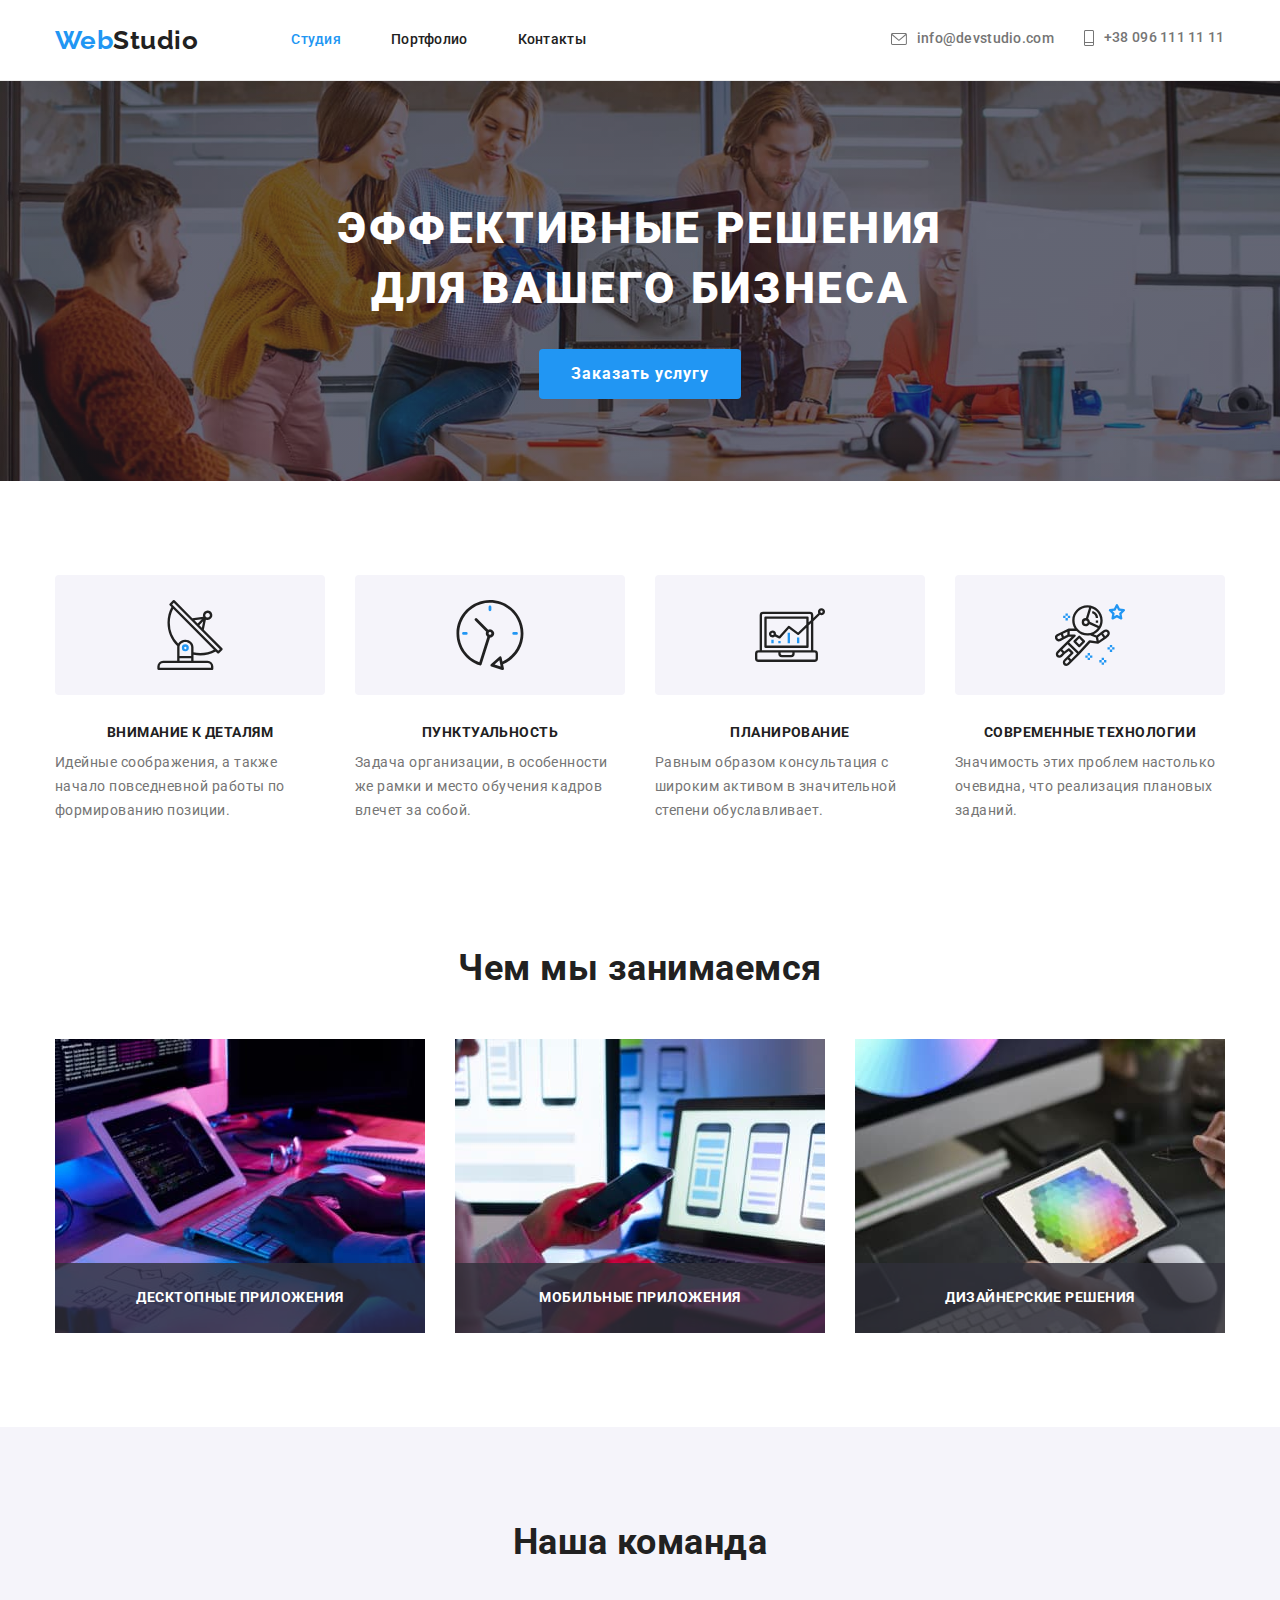
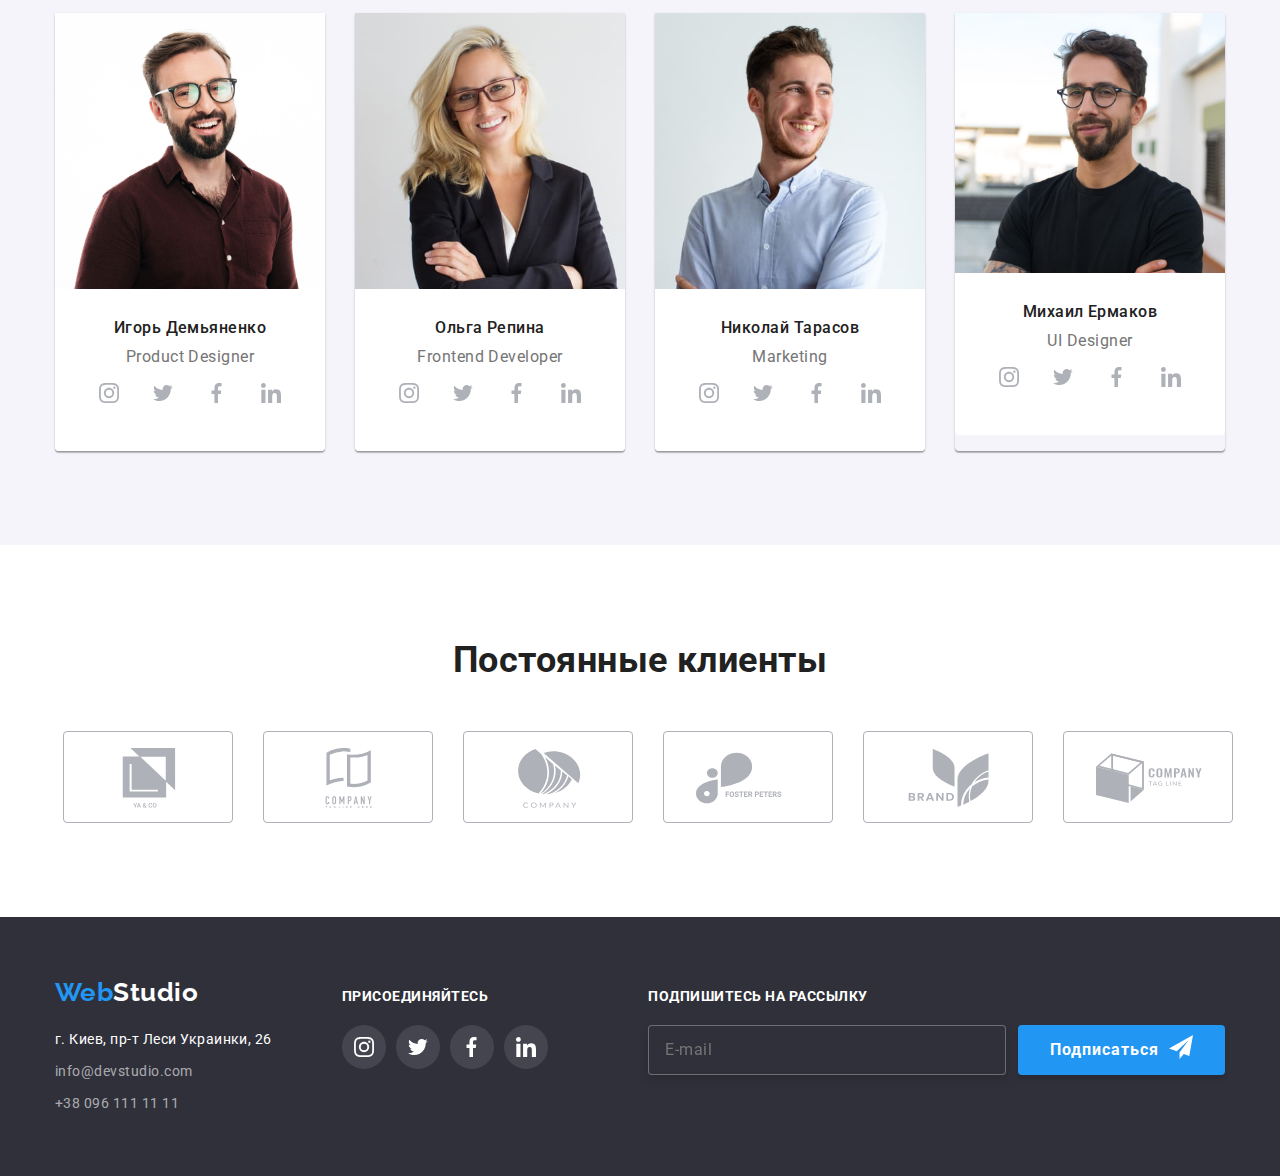
==== commit b2f91dc3: "1456" ====
--- a/index.html
+++ b/index.html
@@ -128,7 +128,12 @@
         <ul class="section__list">
             <li class="section__item">
                 <div class="section__tumbimg">
-                    <img src="./images/img.jpg" alt="компьютер мужские руки печатают" width="370" />
+                    <img 
+                    srcset="
+                    ../../images/desktop_1200/img_1200.jpg 1x,
+                    ../../images/desktop_1200/img_1200@2x.jpg 2x,
+                    "
+                    src="./images/img.jpg" alt="компьютер мужские руки печатают" width="370" />
                 <div class="section__tumbtext">
                     <p class="section__tumbtitle">Десктопные приложения</p>
                 </div>
@@ -137,7 +142,12 @@
             </li>
             <li class="section__item">
                 <div class="section__tumbimg">
-                    <img src="./images/imga.jpg" alt="компьютер в женской левой руке телефон" width="370" />
+                    <img 
+                    srcset="
+                    ../../images/desktop_1200/imga_1200.jpg 1x,
+                    ../../images/desktop_1200/imga_1200@2x.jpg 2x,
+                    "
+                    src="./images/imga.jpg" alt="компьютер в женской левой руке телефон" width="370" />
                 <div class="section__tumbtext">
                     <p class="section__tumbtitle">Мобильные приложения</p>
                 </div>
@@ -145,7 +155,12 @@
             </li>
             <li class="section__item">
                 <div class="section__tumbimg">
-                    <img src="./images/imgb.jpg" alt="планшет в руках с выбором цветов" width="370" />
+                    <img 
+                    srcset="
+                    ../../images/desktop_1200/imgb_1200.jpg 1x,
+                    ../../images/desktop_1200/imgb_1200@2x.jpg 2x,
+                    "
+                    src="./images/imgb.jpg" alt="планшет в руках с выбором цветов" width="370" />
                 <div class="section__tumbtext">
                     <p class="section__tumbtitle">Дизайнерские решения</p>
                 </div>
@@ -163,7 +178,13 @@
             <li class="team__item">
                 <div class="team__image">
                     <img 
-                    
+                    srcset="
+                    ../../images/mobile_480/imgc_480.jpg 1x,
+                    ../../images/mobile_480/imgc_480@2x.jpg 2x,
+                    ../../images/tablet_768/imgc_768.jpg 1x,
+                    ../../images/tablet_768/imgc_768@2x.jpg 2x,
+                    ../../images/desktop_1200/imgc_1200.jpg 1x,
+                    ../../images/desktop_1200/imgc_1200@2x.jpg 2x"
                     src="./images/imgc.jpg" 
                     alt="мужчина в очках с бородой темная рубажка" />
                 </div>
@@ -205,7 +226,16 @@
             </li>
             <li class="team__item">
                 <div class="team__image">
-                    <img src="./images/imgd.jpg" alt="женщина в очках"/>
+                    
+                    <img 
+                    srcset="
+                    ../../images/mobile_480/imgd_480.jpg 1x,
+                    ../../images/mobile_480/imgd_480@2x.jpg 2x,
+                    ../../images/tablet_768/imgd_768.jpg 1x,
+                    ../../images/tablet_768/imgd_768@2x.jpg 2x,
+                    ../../images/desktop_1200/imgd_1200.jpg 1x,
+                    ../../images/desktop_1200/imgd_1200@2x.jpg 2x"
+                    src="./images/imgd.jpg" alt="женщина в очках"/>
                 </div>
                 <div class="team__content">
                     <h3 class="team__title">Ольга Репина</h3>
@@ -245,7 +275,15 @@
             </li>
             <li class="team__item">
                 <div class="team__image">
-                    <img src="./images/imgi.jpg" alt="мужчина с бородой светлая рубажка" />
+                    <img 
+                    srcset="
+                    ../../images/mobile_480/imgi_480.jpg 1x,
+                    ../../images/mobile_480/imgi_480@2x.jpg 2x,
+                    ../../images/tablet_768/imgi_768.jpg 1x,
+                    ../../images/tablet_768/imgi_768@2x.jpg 2x,
+                    ../../images/desktop_1200/imgi_1200.jpg 1x,
+                    ../../images/desktop_1200/imgi_1200@2x.jpg 2x"
+                    src="./images/imgi.jpg" alt="мужчина с бородой светлая рубажка" />
                 </div>
                 <div class="team__content">
                 <h3 class="team__title">Николай Тарасов</h3>
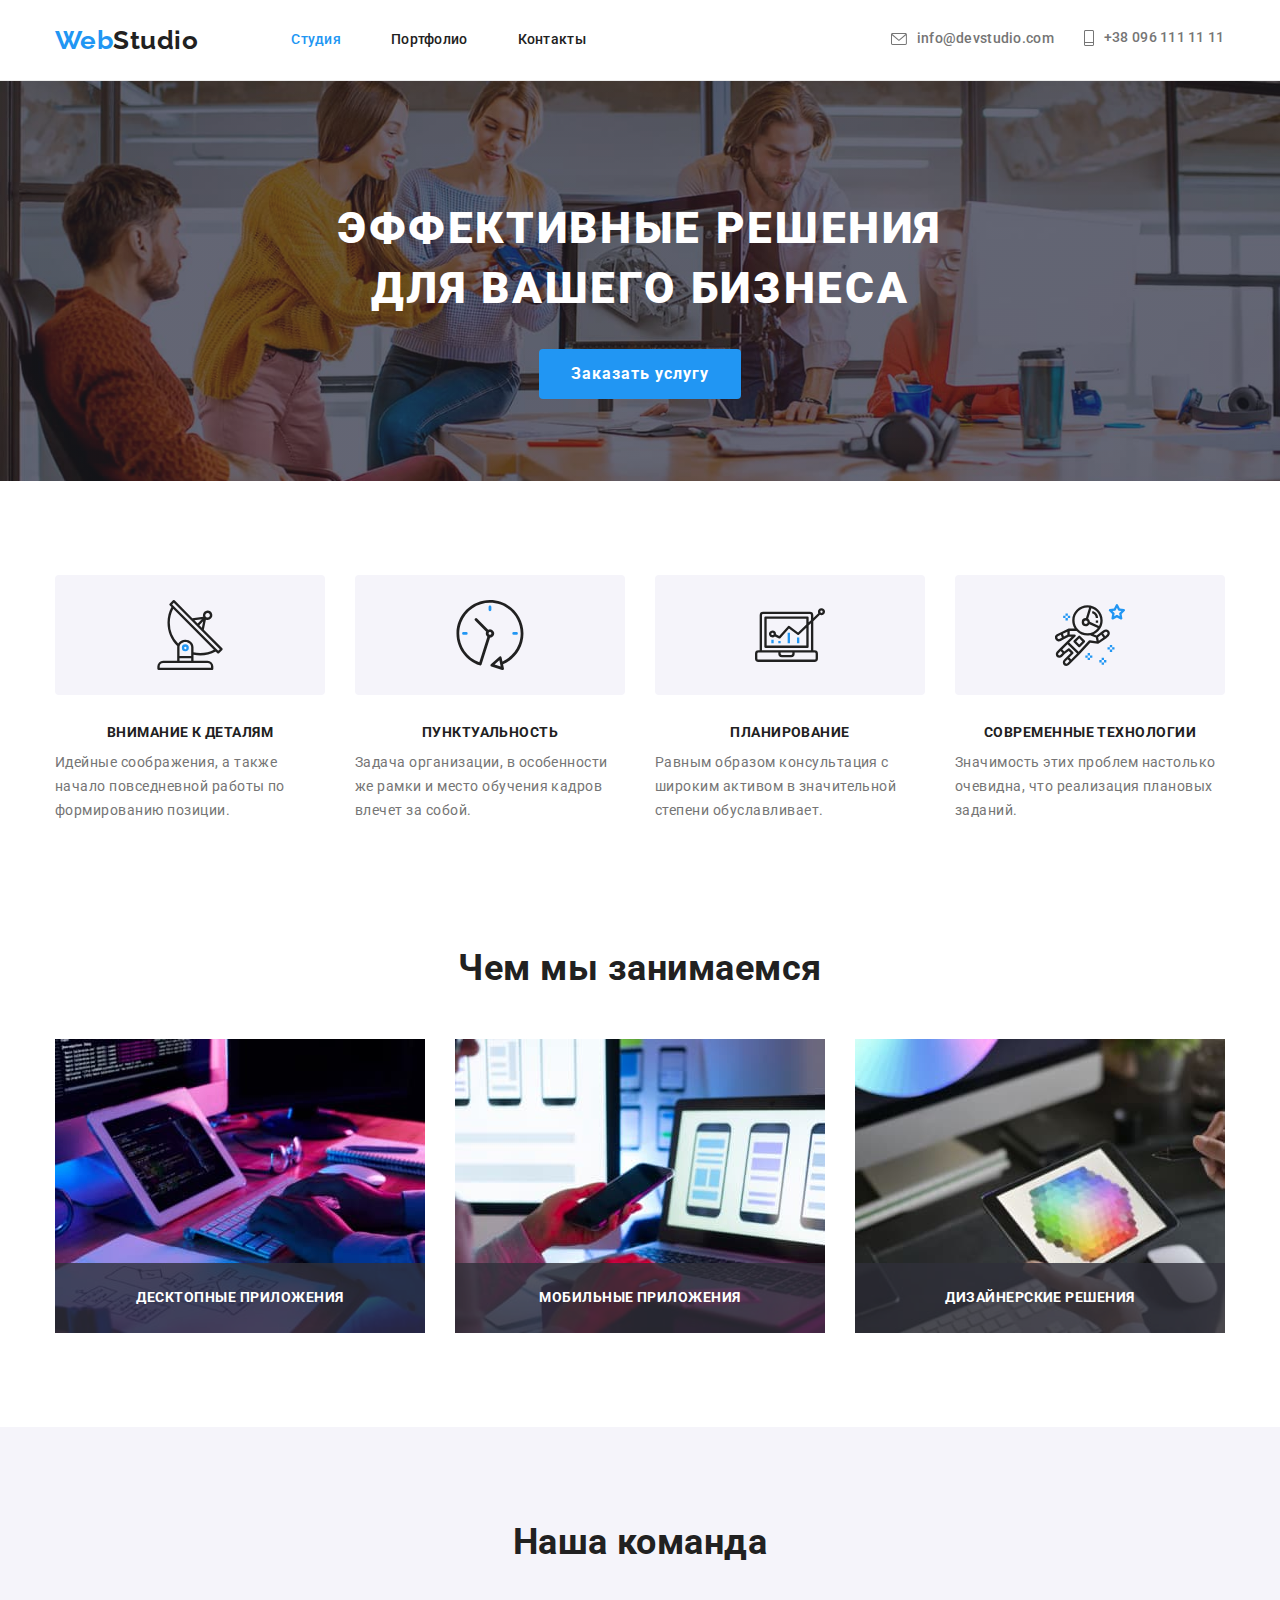
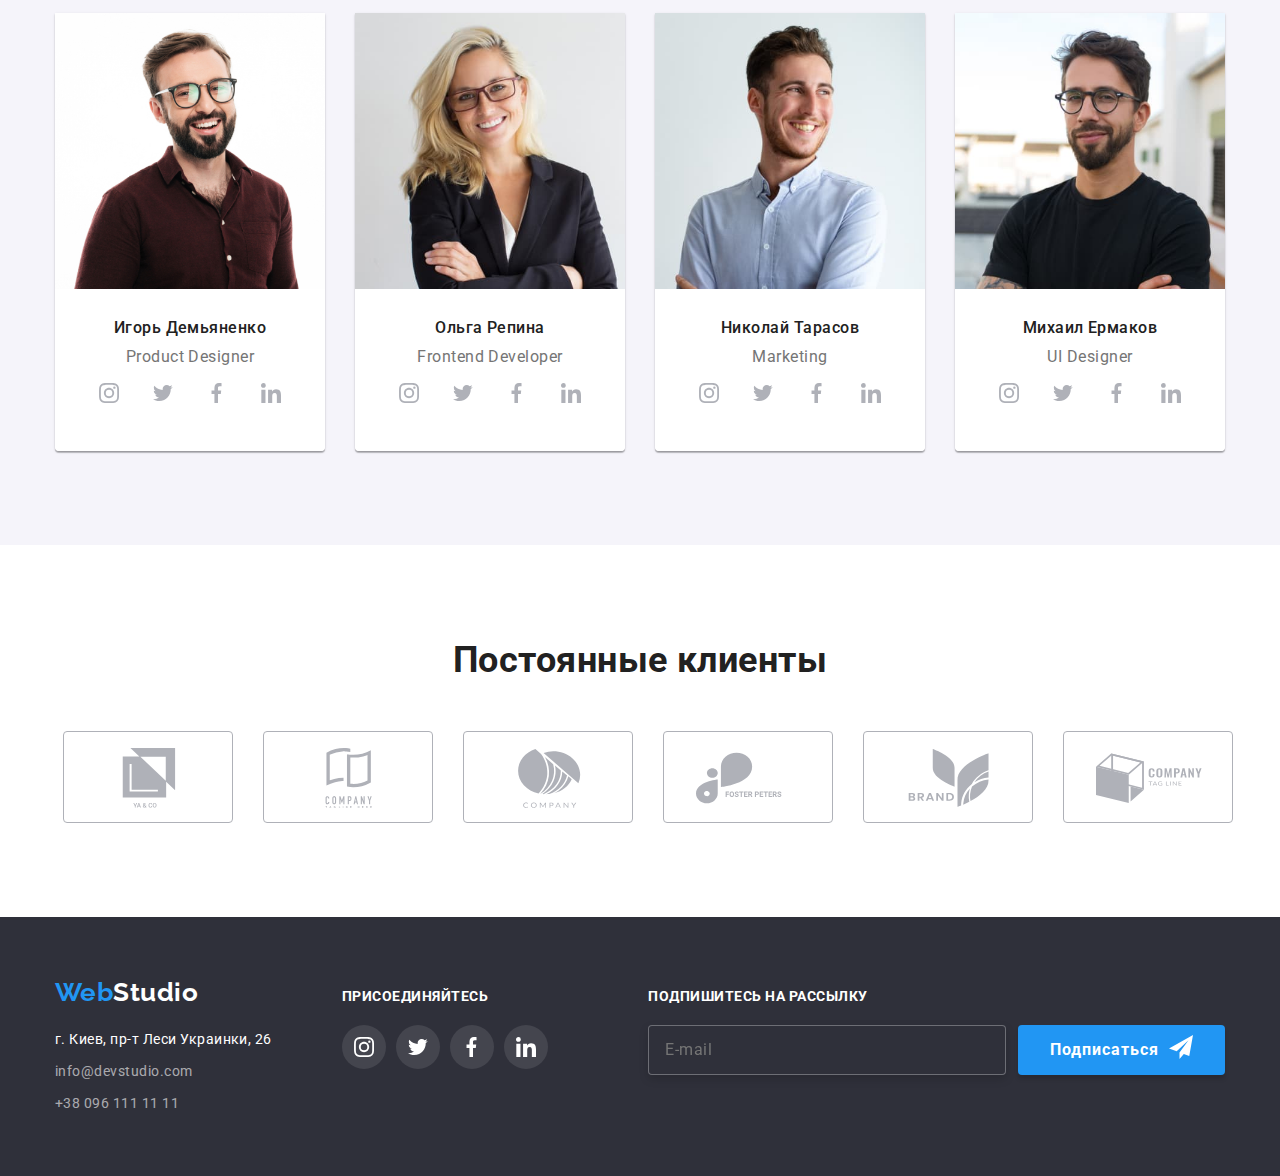
==== commit df4adbb7: "готово дз8" ====
--- a/index.html
+++ b/index.html
@@ -130,8 +130,8 @@
                 <div class="section__tumbimg">
                     <img 
                     srcset="
-                    ../../images/desktop_1200/img_1200.jpg 1x,
-                    ../../images/desktop_1200/img_1200@2x.jpg 2x,
+                    ./images/desktop_1200/img_1200.jpg 1x,
+                    ./images/desktop_1200/img_1200@2x.jpg 2x,
                     "
                     src="./images/img.jpg" alt="компьютер мужские руки печатают" width="370" />
                 <div class="section__tumbtext">
@@ -144,8 +144,8 @@
                 <div class="section__tumbimg">
                     <img 
                     srcset="
-                    ../../images/desktop_1200/imga_1200.jpg 1x,
-                    ../../images/desktop_1200/imga_1200@2x.jpg 2x,
+                    ./images/desktop_1200/imga_1200.jpg 1x,
+                    ./images/desktop_1200/imga_1200@2x.jpg 2x,
                     "
                     src="./images/imga.jpg" alt="компьютер в женской левой руке телефон" width="370" />
                 <div class="section__tumbtext">
@@ -157,8 +157,8 @@
                 <div class="section__tumbimg">
                     <img 
                     srcset="
-                    ../../images/desktop_1200/imgb_1200.jpg 1x,
-                    ../../images/desktop_1200/imgb_1200@2x.jpg 2x,
+                    ./images/desktop_1200/imgb_1200.jpg 1x,
+                    ./images/desktop_1200/imgb_1200@2x.jpg 2x,
                     "
                     src="./images/imgb.jpg" alt="планшет в руках с выбором цветов" width="370" />
                 <div class="section__tumbtext">
@@ -179,12 +179,12 @@
                 <div class="team__image">
                     <img 
                     srcset="
-                    ../../images/mobile_480/imgc_480.jpg 1x,
-                    ../../images/mobile_480/imgc_480@2x.jpg 2x,
-                    ../../images/tablet_768/imgc_768.jpg 1x,
-                    ../../images/tablet_768/imgc_768@2x.jpg 2x,
-                    ../../images/desktop_1200/imgc_1200.jpg 1x,
-                    ../../images/desktop_1200/imgc_1200@2x.jpg 2x"
+                    ./images/mobile_480/imgc_480.jpg 1x,
+                    ./images/mobile_480/imgc_480@2x.jpg 2x,
+                    ./images/tablet_768/imgc_768.jpg 1x,
+                    ./images/tablet_768/imgc_768@2x.jpg 2x,
+                    ./images/desktop_1200/imgc_1200.jpg 1x,
+                    ./images/desktop_1200/imgc_1200@2x.jpg 2x"
                     src="./images/imgc.jpg" 
                     alt="мужчина в очках с бородой темная рубажка" />
                 </div>
@@ -229,12 +229,12 @@
                     
                     <img 
                     srcset="
-                    ../../images/mobile_480/imgd_480.jpg 1x,
-                    ../../images/mobile_480/imgd_480@2x.jpg 2x,
-                    ../../images/tablet_768/imgd_768.jpg 1x,
-                    ../../images/tablet_768/imgd_768@2x.jpg 2x,
-                    ../../images/desktop_1200/imgd_1200.jpg 1x,
-                    ../../images/desktop_1200/imgd_1200@2x.jpg 2x"
+                    ./images/mobile_480/imgd_480.jpg 1x,
+                    ./images/mobile_480/imgd_480@2x.jpg 2x,
+                    ./images/tablet_768/imgd_768.jpg 1x,
+                    ./images/tablet_768/imgd_768@2x.jpg 2x,
+                    ./images/desktop_1200/imgd_1200.jpg 1x,
+                    ./images/desktop_1200/imgd_1200@2x.jpg 2x"
                     src="./images/imgd.jpg" alt="женщина в очках"/>
                 </div>
                 <div class="team__content">
@@ -277,12 +277,12 @@
                 <div class="team__image">
                     <img 
                     srcset="
-                    ../../images/mobile_480/imgi_480.jpg 1x,
-                    ../../images/mobile_480/imgi_480@2x.jpg 2x,
-                    ../../images/tablet_768/imgi_768.jpg 1x,
-                    ../../images/tablet_768/imgi_768@2x.jpg 2x,
-                    ../../images/desktop_1200/imgi_1200.jpg 1x,
-                    ../../images/desktop_1200/imgi_1200@2x.jpg 2x"
+                    ./images/mobile_480/imgi_480.jpg 1x,
+                    ./images/mobile_480/imgi_480@2x.jpg 2x,
+                    ./images/tablet_768/imgi_768.jpg 1x,
+                    ./images/tablet_768/imgi_768@2x.jpg 2x,
+                    ./images/desktop_1200/imgi_1200.jpg 1x,
+                    ./images/desktop_1200/imgi_1200@2x.jpg 2x"
                     src="./images/imgi.jpg" alt="мужчина с бородой светлая рубажка" />
                 </div>
                 <div class="team__content">
@@ -323,7 +323,15 @@
             </li>
             <li class="team__item">
                 <div class="team__image">
-                    <img src="./images/imgf.jpg" alt="мужчина в очках с бородой черная футболка" />
+                    <img 
+                    srcset="
+                    ./images/mobile_480/imgf_480.jpg 1x,
+                    ./images/mobile_480/imgf_480@2x.jpg 2x,
+                    ./images/tablet_768/imgf_768.jpg 1x,
+                    ./images/tablet_768/imgf_768@2x.jpg 2x,
+                    ./images/desktop_1200/imgf_1200.jpg 1x,
+                    ./images/desktop_1200/imgf_1200@2x.jpg 2x"
+                    src="./images/imgf.jpg" alt="мужчина в очках с бородой черная футболка" />
                 </div>
                 <div class="team__content">
                 <h3 class="team__title">Михаил Ермаков</h3>
--- a/css/main.min.css
+++ b/css/main.min.css
@@ -1,2 +1,2 @@
-body{background-color:#fff;color:#212121;font-family:'Roboto', sans-serif;letter-spacing:0.03em}h1,h2,h3,h4,p,ul{margin:0;padding:0}img{display:block;max-width:100%;height:auto}.contener{margin-left:auto;margin-right:auto;padding-left:15px;padding-right:15px}@media screen and (min-width: 480px){.contener{width:480px}}@media screen and (min-width: 768px){.contener{width:768px}}@media screen and (min-width: 1200px){.contener{width:1200px}}.section{padding-top:60px;padding-bottom:60px}@media screen and (min-width: 1200px){.section{padding-top:94px;padding-bottom:94px}}.page-header{position:relative;background-color:#fff;border-bottom:1px solid #ECECEC}.page-header__nav{display:-webkit-box;display:-ms-flexbox;display:flex;-webkit-box-align:center;-ms-flex-align:center;align-items:center}@media screen and (max-width: 767px){.page-header__nav{-webkit-box-pack:justify;-ms-flex-pack:justify;justify-content:space-between;padding-top:16px;padding-bottom:16px}}.page-header__logo{padding:0;color:#212121;font-family:'Raleway', sans-serif;font-style:normal;font-weight:700;font-size:24px;line-height:1.17;list-style:none;text-decoration:none;-webkit-transition:color 250ms cubic-bezier(0.4, 0, 0.2, 1);transition:color 250ms cubic-bezier(0.4, 0, 0.2, 1)}.page-header__logo:hover,.page-header__logo:focus{color:#2196F3}@media screen and (min-width: 768px){.page-header__logo{margin-right:88px}}@media screen and (min-width: 1200px){.page-header__logo{font-size:26px;line-height:1.19;margin-right:93px}}.page-header__logo-web{color:#2196F3}.page-header__button{margin:0;padding:0;border:none;background-color:transparent;z-index:2}.page-header__button:focus,.page-header__button:hover{fill:#2196F3}.page-header__button.is-open .page-header__close{display:block}.page-header__button.is-open .page-header__menu{display:none}@media screen and (min-width: 768px){.page-header__button{display:none}}.page-header__close{display:none}.page-header__icon{width:40px;height:40px}.page-header__box{background-color:#fff}.page-header__box.is-open{display:block;z-index:1}@media screen and (max-width: 480px){.page-header__box{height:796px}}@media screen and (max-width: 767px){.page-header__box{display:none;position:absolute;padding:48px 40px;top:100%;top:0;left:0;width:100%}}@media screen and (min-width: 768px){.page-header__box{display:-webkit-box;display:-ms-flexbox;display:flex}}@media screen and (min-width: 1200px){.nav{display:-webkit-box;display:-ms-flexbox;display:flex;-webkit-box-align:center;-ms-flex-align:center;align-items:center}}.site-nav{font-weight:500;font-size:40px;line-height:1.17;letter-spacing:0.02em;list-style:none;font-style:normal;color:#212121}@media screen and (max-width: 767px){.site-nav{display:-webkit-box;display:-ms-flexbox;display:flex;-webkit-box-orient:vertical;-webkit-box-direction:normal;-ms-flex-direction:column;flex-direction:column;margin-bottom:305px}}@media screen and (min-width: 768px){.site-nav{display:-webkit-box;display:-ms-flexbox;display:flex;font-size:14px;line-height:1.14}}@media screen and (min-width: 1200px){.site-nav{font-size:14px;line-height:1.14}}.site-nav__item{padding-bottom:32px}.site-nav__item:last-child{padding-bottom:0}@media screen and (min-width: 768px){.site-nav__item{padding-top:32px;padding-bottom:32px}}@media screen and (min-width: 768px){.site-nav__item:not(:last-child){margin-right:50px}}.site-nav__link{display:block;text-decoration:none;color:#212121;-webkit-transition:color 250ms cubic-bezier(0.4, 0, 0.2, 1);transition:color 250ms cubic-bezier(0.4, 0, 0.2, 1)}.site-nav__link:hover,.site-nav__link:focus{color:#2196F3}.site-nav__link--current{position:relative;color:#2196F3}.site-nav__link--current::after{content:'';position:absolute;left:0;bottom:0;display:block;width:100%;height:4px;border-radius:2px}.contact{display:-webkit-box;display:-ms-flexbox;display:flex;fill:#757575;list-style:none;font-style:normal;color:#212121;-webkit-transition:color 250ms cubic-bezier(0.4, 0, 0.2, 1);transition:color 250ms cubic-bezier(0.4, 0, 0.2, 1)}@media screen and (max-width: 767px){.contact{display:-webkit-box;display:-ms-flexbox;display:flex;-webkit-box-orient:vertical;-webkit-box-direction:reverse;-ms-flex-direction:column-reverse;flex-direction:column-reverse}}@media screen and (min-width: 768px) and (max-width: 1199px){.contact{display:-webkit-box;display:-ms-flexbox;display:flex;-webkit-box-pack:center;-ms-flex-pack:center;justify-content:center;-webkit-box-orient:vertical;-webkit-box-direction:normal;-ms-flex-direction:column;flex-direction:column;margin-left:84px}}@media screen and (min-width: 1200px){.contact{margin-left:305px;-webkit-box-align:center;-ms-flex-align:center;align-items:center}}@media screen and (min-width: 1200px){.contact__item:not(:last-child){margin-right:30px}}.contact__link{display:-webkit-inline-box;display:-ms-inline-flexbox;display:inline-flex;color:#757575;font-weight:500;font-size:14px;line-height:1.14;letter-spacing:0.02em;text-decoration:none;-webkit-transition:color 250ms cubic-bezier(0.4, 0, 0.2, 1),fill 250ms cubic-bezier(0.4, 0, 0.2, 1);transition:color 250ms cubic-bezier(0.4, 0, 0.2, 1),fill 250ms cubic-bezier(0.4, 0, 0.2, 1)}.contact__link:hover,.contact__link:focus{color:#2196F3;fill:#2196F3}@media screen and (max-width: 767px){.contact__link{font-size:24px;line-height:1.17}}@media screen and (min-width: 768px){.contact__link{font-size:12px;line-height:1.16;display:-webkit-inline-box;display:-ms-inline-flexbox;display:inline-flex;-webkit-box-align:center;-ms-flex-align:center;align-items:center}}@media screen and (min-width: 1200px){.contact__link{font-size:14px;line-height:1.14}}@media screen and (max-width: 767px){.contact__tel{margin-bottom:32px;color:#2196F3;font-size:34px}}@media screen and (min-width: 768px) and (max-width: 1199px){.contact__tel{margin-top:10px}}.contact__icon{display:inline-block;width:16px;height:12px;margin-right:10px}@media screen and (max-width: 767px){.contact__icon{display:none}}.contact__icons{display:inline-block;width:10px;height:16px;margin-right:10px}@media screen and (max-width: 767px){.contact__icons{display:none}}.net{display:-webkit-box;display:-ms-flexbox;display:flex;list-style:none;margin-top:64px}@media screen and (min-width: 767px){.net{display:none}}.net__items{margin-right:10px;padding-right:10px;border-right:1px solid rgba(33,33,33,0.2)}.net__items:last-child{margin-right:0;padding-right:0;border-right:none}.net__link{font-size:18px;line-height:1.22;font-weight:500;color:#2196F3;text-decoration:none}.hero{max-width:1600px;height:400px;margin-left:auto;margin-right:auto;background-size:cover;background-repeat:no-repeat;background-position:center;padding-top:118px;padding-bottom:118px;background-color:#2F303A;text-align:center}@media screen and (max-width: 767px){.hero{background-image:-webkit-gradient(linear, left top, left bottom, from(rgba(47,48,58,0.4)), to(rgba(47,48,58,0.4))),url(../../images/mobile_480/bghero_480.jpg);background-image:linear-gradient(rgba(47,48,58,0.4), rgba(47,48,58,0.4)),url(../../images/mobile_480/bghero_480.jpg)}}@media screen and (max-width: 767px) and (min-device-pixel-ratio: 2), screen and (max-width: 767px) and (-webkit-min-device-pixel-ratio: 2), screen and (max-width: 767px) and (min-resolution: 192dpi), screen and (max-width: 767px) and (min-resolution: 2dppx){.hero{background-image:-webkit-gradient(linear, left top, left bottom, from(rgba(47,48,58,0.4)), to(rgba(47,48,58,0.4))),url(../../images/mobile_480/bghero_480@2x.jpg);background-image:linear-gradient(rgba(47,48,58,0.4), rgba(47,48,58,0.4)),url(../../images/mobile_480/bghero_480@2x.jpg)}}@media screen and (min-width: 768px){.hero{background-image:-webkit-gradient(linear, left top, left bottom, from(rgba(47,48,58,0.4)), to(rgba(47,48,58,0.4))),url(../../images/tablet_768/bghero_768.jpg);background-image:linear-gradient(rgba(47,48,58,0.4), rgba(47,48,58,0.4)),url(../../images/tablet_768/bghero_768.jpg)}}@media screen and (min-width: 768px) and (min-device-pixel-ratio: 2), screen and (min-width: 768px) and (-webkit-min-device-pixel-ratio: 2), screen and (min-width: 768px) and (min-resolution: 192dpi), screen and (min-width: 768px) and (min-resolution: 2dppx){.hero{background-image:-webkit-gradient(linear, left top, left bottom, from(rgba(47,48,58,0.4)), to(rgba(47,48,58,0.4))),url(../../images/tablet_768/bghero_768@2x.jpg);background-image:linear-gradient(rgba(47,48,58,0.4), rgba(47,48,58,0.4)),url(../../images/tablet_768/bghero_768@2x.jpg)}}@media screen and (min-width: 1200px){.hero{background-image:-webkit-gradient(linear, left top, left bottom, from(rgba(47,48,58,0.4)), to(rgba(47,48,58,0.4))),url(../../images/desktop_1200/bghero_1200.jpg);background-image:linear-gradient(rgba(47,48,58,0.4), rgba(47,48,58,0.4)),url(../../images/desktop_1200/bghero_1200.jpg)}}@media screen and (min-width: 1200px) and (min-device-pixel-ratio: 2), screen and (min-width: 1200px) and (-webkit-min-device-pixel-ratio: 2), screen and (min-width: 1200px) and (min-resolution: 192dpi), screen and (min-width: 1200px) and (min-resolution: 2dppx){.hero{background-image:-webkit-gradient(linear, left top, left bottom, from(rgba(47,48,58,0.4)), to(rgba(47,48,58,0.4))),url(../../images/desktop_1200/bghero_1200@2x.jpg);background-image:linear-gradient(rgba(47,48,58,0.4), rgba(47,48,58,0.4)),url(../../images/desktop_1200/bghero_1200@2x.jpg)}}.hero__title{margin-top:0;margin-bottom:30px;color:#fff;font-weight:900;font-size:26px;line-height:1.62;letter-spacing:0.06em;text-transform:uppercase;text-align:center}@media screen and (min-width: 1200px){.hero__title{font-size:44px;line-height:1.36}}.hero__button{border:transparent;color:#fff;background-color:#2196F3;font-family:inherit;border-radius:4px;padding:10px 32px;cursor:pointer;font-weight:700;font-size:16px;line-height:1.87;text-align:center;letter-spacing:0.06em;-webkit-transition:background-color 250ms cubic-bezier(0.4, 0, 0.2, 1),-webkit-box-shadow 250ms cubic-bezier(0.4, 0, 0.2, 1);transition:background-color 250ms cubic-bezier(0.4, 0, 0.2, 1),-webkit-box-shadow 250ms cubic-bezier(0.4, 0, 0.2, 1);transition:background-color 250ms cubic-bezier(0.4, 0, 0.2, 1),box-shadow 250ms cubic-bezier(0.4, 0, 0.2, 1);transition:background-color 250ms cubic-bezier(0.4, 0, 0.2, 1),box-shadow 250ms cubic-bezier(0.4, 0, 0.2, 1),-webkit-box-shadow 250ms cubic-bezier(0.4, 0, 0.2, 1)}.hero__button:hover,.hero__button:focus{background-color:#188CE8;-webkit-box-shadow:0px 4px 4px rgba(0,0,0,0.15);box-shadow:0px 4px 4px rgba(0,0,0,0.15)}.special-section{padding-top:60px;padding-bottom:60px}@media screen and (min-width: 1200px){.special-section{padding-top:94px;padding-bottom:0}}.special-section_title{margin-top:0;margin-bottom:30px;color:#212121;font-weight:700;font-size:28px;line-height:1.18;text-align:center}@media screen and (min-width: 1200px){.special-section_title{font-size:36px;line-height:1.17;margin-bottom:50px}}.special-section_title-hidden{position:absolute;width:1px;height:1px;margin:-1px;padding:0;overflow:hidden;border:0;clip:rect(0 0 0 0)}.features{list-style:none;text-decoration:none;font-style:normal;color:#212121}@media screen and (min-width: 768px){.features{display:-webkit-box;display:-ms-flexbox;display:flex;-ms-flex-wrap:wrap;flex-wrap:wrap}}.features__item{margin-bottom:30px}@media screen and (min-width: 768px) and (max-width: 1199px){.features__item{width:calc((100% - 30px)/2);margin-right:30px}.features__item:nth-child(2n){margin-right:0}.features__item:nth-child(n+3){margin-bottom:0}}@media screen and (min-width: 1200px){.features__item{width:calc((100% - 90px)/4);margin-right:30px}.features__item:last-child{margin-right:0}}.features__box{height:120px;margin-bottom:30px;display:-webkit-box;display:-ms-flexbox;display:flex;-webkit-box-align:center;-ms-flex-align:center;align-items:center;-webkit-box-pack:center;-ms-flex-pack:center;justify-content:center;background-color:#F5F4FA;border-radius:4px}.features__icon{width:70px;height:70px;background-repeat:no-repeat;background-position:center}.features__title{margin-top:0;margin-bottom:10px;color:#212121;font-weight:700;font-size:14px;line-height:1.14;text-transform:uppercase;text-align:center}.features__text{margin-top:0;color:#757575;font-size:14px;line-height:1.71}.section__box{display:none}@media screen and (min-width: 1200px){.section__box{display:-webkit-box;display:-ms-flexbox;display:flex}}.section__list{list-style:none;text-decoration:none}@media screen and (min-width: 1200px){.section__list{display:-webkit-box;display:-ms-flexbox;display:flex}}.section__item{width:calc((100%-60px)/3);margin-right:30px}.section__item:last-child{margin-right:0}.section__tumbimg{position:relative}.section__tumbtext{position:absolute;left:0;bottom:0;background-color:rgba(47,48,58,0.8);text-transform:uppercase;color:#fff;width:100%;height:70px;font-weight:700;font-size:14px;line-height:1.14}@media screen and (min-width: 1200px){.section__tumbtext{display:-webkit-box;display:-ms-flexbox;display:flex;-webkit-box-pack:center;-ms-flex-pack:center;justify-content:center;-webkit-box-align:center;-ms-flex-align:center;align-items:center}}.team-section{padding-top:60px;padding-bottom:60px;background-color:#F5F4FA}@media screen and (min-width: 1200px){.team-section{padding-top:94px;padding-bottom:94px}}.team{padding:0;text-decoration:none;list-style:none}@media screen and (min-width: 768px){.team{display:-webkit-box;display:-ms-flexbox;display:flex;-ms-flex-wrap:wrap;flex-wrap:wrap;margin-left:-30px;margin-top:-30px}}.team__item{margin-bottom:30px;-webkit-box-shadow:0px 1px 3px rgba(0,0,0,0.12),0px 1px 1px rgba(0,0,0,0.14),0px 2px 1px rgba(0,0,0,0.2);box-shadow:0px 1px 3px rgba(0,0,0,0.12),0px 1px 1px rgba(0,0,0,0.14),0px 2px 1px rgba(0,0,0,0.2);border-radius:0px 0px 4px 4px}@media screen and (max-width: 767px){.team__item{margin-bottom:30px}.team__item:last-child{margin-bottom:0}}@media screen and (min-width: 768px){.team__item{-ms-flex-preferred-size:calc(100% / 2 - 30px);flex-basis:calc(100% / 2 - 30px);margin-left:30px;margin-top:30px;margin-bottom:0}}@media screen and (min-width: 1200px){.team__item{-ms-flex-preferred-size:calc(100% / 4 - 30px);flex-basis:calc(100% / 4 - 30px);margin-left:30px;margin-top:30px}}.team__image{max-width:450px}@media screen and (min-width: 1200px){.team__image{width:270px}}.team__content{padding-top:30px;padding-bottom:24px;background-color:#fff;border-radius:0px 0px 4px 4px}.team__title{margin-bottom:10px;color:#212121;font-weight:500;font-size:16px;line-height:1.18;text-align:center}.team__text{color:#757575;font-size:16px;line-height:1.18;text-align:center;margin-bottom:16px}.team__list{margin:0;padding:0;display:-webkit-box;display:-ms-flexbox;display:flex;-webkit-box-align:center;-ms-flex-align:center;align-items:center;-webkit-box-pack:center;-ms-flex-pack:center;justify-content:center;list-style:none}.team__items{width:44px;height:44px;margin-right:10px;border-radius:50%}.team__items:last-child{margin-right:0}.team__icon{width:20px;height:20px}.team__link{width:44px;height:44px;padding:12px;border-radius:50%;fill:#AFB1B8;-webkit-transition:background-color 250ms cubic-bezier(0.4, 0, 0.2, 1),fill 250ms cubic-bezier(0.4, 0, 0.2, 1);transition:background-color 250ms cubic-bezier(0.4, 0, 0.2, 1),fill 250ms cubic-bezier(0.4, 0, 0.2, 1)}.team__link:hover,.team__link:focus{background-color:#2196F3;fill:#fff}.client{display:-webkit-box;display:-ms-flexbox;display:flex;-webkit-box-pack:center;-ms-flex-pack:center;justify-content:center;-ms-flex-wrap:wrap;flex-wrap:wrap;list-style:none;margin:-15px}.client__link{display:block;background-repeat:no-repeat;background-position:center;padding:16px 32px;width:210px;height:92px;background-color:#fff;border:1px solid #AFB1B8;text-align:center;border-radius:4px;fill:#AFB1B8;-webkit-transition:border 250ms cubic-bezier(0.4, 0, 0.2, 1),fill 250ms cubic-bezier(0.4, 0, 0.2, 1);transition:border 250ms cubic-bezier(0.4, 0, 0.2, 1),fill 250ms cubic-bezier(0.4, 0, 0.2, 1)}.client__link:hover,.client__link:focus{border:1px solid #2196F3;border-radius:4px;fill:#2196F3}@media screen and (min-width: 1200px){.client__link{width:170px;height:92px}}.client__item{-ms-flex-preferred-size:calc((100% / 15px) / 4);flex-basis:calc((100% / 15px) / 4);margin:15px}@media screen and (min-width: 1200px){.client__item{-ms-flex-preferred-size:calc((100% / 15px) / 6);flex-basis:calc((100% / 15px) / 6);margin:15px}.client__item:last-child{margin-right:0}}.client__icon{width:106px;height:60px}.page-footer{padding-top:60px;padding-bottom:60px;background-color:#2F303A}@media screen and (max-width: 1199px){.page-footer{text-align:center}}@media screen and (min-width: 1200px){.page-footer{display:-webkit-box;display:-ms-flexbox;display:flex}}@media screen and (min-width: 768px) and (max-width: 1199px){.page-footer__contener{display:-webkit-box;display:-ms-flexbox;display:flex;-ms-flex-wrap:wrap;flex-wrap:wrap;-webkit-box-pack:center;-ms-flex-pack:center;justify-content:center;-webkit-box-align:baseline;-ms-flex-align:baseline;align-items:baseline}}@media screen and (min-width: 1200px){.page-footer__contener{display:-webkit-box;display:-ms-flexbox;display:flex;-webkit-box-align:baseline;-ms-flex-align:baseline;align-items:baseline}}@media screen and (min-width: 768px){.page-footer__box{margin-right:165px}}@media screen and (min-width: 1200px){.page-footer__box{margin-right:70px}}.page-footer__logo{display:block;margin-bottom:20px;color:#fff;font-family:'Raleway';font-weight:700;font-size:26px;line-height:1.19;list-style:none;text-decoration:none;-webkit-transition:color 250ms cubic-bezier(0.4, 0, 0.2, 1);transition:color 250ms cubic-bezier(0.4, 0, 0.2, 1)}.page-footer__logo:hover,.page-footer__logo:focus{color:#2196F3}.page-footer__logo-web{color:#2196F3}.page-footer__address{color:#fff;font-style:normal;text-align:left;font-size:14px;line-height:1.71}@media screen and (max-width: 1199px){.page-footer__address{text-align:center}}.page-footer__contact{font-style:normal;color:#212121;list-style:none;-webkit-transition:color 250ms cubic-bezier(0.4, 0, 0.2, 1);transition:color 250ms cubic-bezier(0.4, 0, 0.2, 1)}.page-footer__link{list-style:none;text-decoration:none;color:rgba(255,255,255,0.6);-webkit-transition:color 250ms cubic-bezier(0.4, 0, 0.2, 1);transition:color 250ms cubic-bezier(0.4, 0, 0.2, 1)}.page-footer__link:hover,.page-footer__link:focus{color:#2196F3}.page-footer__item{margin-top:8px}.footer__contener{margin-top:60px}@media screen and (min-width: 1200px){.footer__contener{-ms-flex-line-pack:center;align-content:center;margin-top:0}}.footer__title{font-size:14px;line-height:1.14;font-weight:700;margin-bottom:20px;text-transform:uppercase;color:#fff}@media screen and (min-width: 767px){.footer__title{font-size:14px;line-height:1.14}}.footer__list{display:-webkit-box;display:-ms-flexbox;display:flex;list-style:none;-webkit-box-pack:center;-ms-flex-pack:center;justify-content:center}.footer__item{width:44px;height:44px;border:1px solid transparent;margin-right:10px;border-radius:50%;-webkit-transition:background-color 250ms cubic-bezier(0.4, 0, 0.2, 1);transition:background-color 250ms cubic-bezier(0.4, 0, 0.2, 1)}.footer__item:hover,.footer__item:focus{background-color:#2196F3}.footer__item:last-child{margin-right:0}@media screen and (min-width: 1200px){.footer__item{display:-webkit-box;display:-ms-flexbox;display:flex;-webkit-box-align:center;-ms-flex-align:center;align-items:center;-webkit-box-pack:center;-ms-flex-pack:center;justify-content:center}}.footer__icon{width:20px;height:20px;background-repeat:no-repeat;background-position:center;fill:#fff}.footer__link{display:block;width:44px;height:44px;padding:12px;border-radius:50%;background-color:rgba(255,255,255,0.1);-webkit-transition:background-color 250ms cubic-bezier(0.4, 0, 0.2, 1);transition:background-color 250ms cubic-bezier(0.4, 0, 0.2, 1)}.footer__link:hover,.footer__link:focus{background-color:#2196F3}.footer-sign{margin-top:60px}@media screen and (min-width: 1200px){.footer-sign{margin-top:0;margin-left:auto}}.footer-sign__title{font-size:14px;line-height:1.14;font-weight:700;margin-bottom:20px;color:#fff;text-transform:uppercase}@media screen and (min-width: 767px){.footer-sign__title{font-size:14px;line-height:1.14}}.footer-sign__form{text-align:center}@media screen and (min-width: 1200px){.footer-sign__form{display:-webkit-box;display:-ms-flexbox;display:flex}}.footer-sign__input{width:450px;height:50px;padding:15px 16px;font-size:16px;line-height:1.25;letter-spacing:0.03em;color:rgba(255,255,255,0.6);background-color:#2F303A;border:1px solid rgba(255,255,255,0.3);-webkit-filter:drop-shadow(0px 4px 4px rgba(0,0,0,0.15));filter:drop-shadow(0px 4px 4px rgba(0,0,0,0.15));border-radius:4px}@media screen and (max-width: 479px){.footer-sign__input{width:100%}}@media screen and (min-width: 1200px){.footer-sign__input{width:358px}}.footer-sign__button{margin-top:20px;margin-left:auto;margin-right:auto;border:transparent;display:-webkit-box;display:-ms-flexbox;display:flex;color:#fff;background-color:#2196F3;font-family:inherit;border-radius:4px;padding:10px 32px;cursor:pointer;font-weight:700;font-size:16px;line-height:1.87;text-align:center;letter-spacing:0.06em;-webkit-transition:background-color 250ms cubic-bezier(0.4, 0, 0.2, 1),-webkit-box-shadow 250ms cubic-bezier(0.4, 0, 0.2, 1);transition:background-color 250ms cubic-bezier(0.4, 0, 0.2, 1),-webkit-box-shadow 250ms cubic-bezier(0.4, 0, 0.2, 1);transition:background-color 250ms cubic-bezier(0.4, 0, 0.2, 1),box-shadow 250ms cubic-bezier(0.4, 0, 0.2, 1);transition:background-color 250ms cubic-bezier(0.4, 0, 0.2, 1),box-shadow 250ms cubic-bezier(0.4, 0, 0.2, 1),-webkit-box-shadow 250ms cubic-bezier(0.4, 0, 0.2, 1);-webkit-box-shadow:0px 4px 4px rgba(0,0,0,0.15);box-shadow:0px 4px 4px rgba(0,0,0,0.15)}.footer-sign__button:hover,.footer-sign__button:focus{background-color:#188CE8;-webkit-box-shadow:0px 4px 4px rgba(0,0,0,0.15);box-shadow:0px 4px 4px rgba(0,0,0,0.15)}@media screen and (min-width: 1200px){.footer-sign__button{margin-top:0;margin-left:12px}}.footer-sign__icon{margin-left:10px;width:24px;height:24px}.backdrop{position:fixed;top:0;left:0;width:100%;height:100%;background-color:rgba(0,0,0,0.2);overflow:scroll;opacity:1;-webkit-transition:opacity 250ms cubic-bezier(0.4, 0, 0.2, 1);transition:opacity 250ms cubic-bezier(0.4, 0, 0.2, 1)}@media screen and (max-width: 767px){.backdrop{padding-left:15px;padding-top:93px;padding-right:15px;padding-bottom:94px;z-index:2}}@media screen and (min-width: 768px){.backdrop{padding-left:159px;padding-top:208px;padding-right:159px;padding-bottom:207px;z-index:2}}.backdrop.is-hidden{opacity:0;pointer-events:none;visibility:hidden}.modal{background-color:#fff;-webkit-box-shadow:0px 1px 3px rgba(0,0,0,0.12),0px 1px 1px rgba(0,0,0,0.14),0px 2px 1px rgba(0,0,0,0.2);box-shadow:0px 1px 3px rgba(0,0,0,0.12),0px 1px 1px rgba(0,0,0,0.14),0px 2px 1px rgba(0,0,0,0.2);border-radius:4px}@media screen and (min-width: 768px){.modal{position:relative;min-width:450px;min-height:609px}}@media screen and (min-width: 1200px){.modal{position:absolute;top:50%;left:50%;-webkit-transform:translate(-50%, -50%);transform:translate(-50%, -50%);min-width:528px;min-height:581px}}.modal__button{position:absolute;top:8px;right:8px;-webkit-transition:fill 250ms cubic-bezier(0.4, 0, 0.2, 1);transition:fill 250ms cubic-bezier(0.4, 0, 0.2, 1);display:-webkit-inline-box;display:-ms-inline-flexbox;display:inline-flex;-webkit-box-align:center;-ms-flex-align:center;align-items:center;-webkit-box-pack:center;-ms-flex-pack:center;justify-content:center;margin:0;width:30px;height:30px;background-color:#fff;border:1px solid rgba(0,0,0,0.1);border-radius:50%;cursor:pointer;z-index:1}.modal__button:hover,.modal__button:focus{fill:#2196F3}@media screen and (max-width: 767px){.modal__button{top:101px;right:23px}}@media screen and (min-width: 768px){.modal__button{top:8px;right:8px}}.modal__icon{width:14px;height:14px}@media screen and (min-width: 767px){.modal-panel{position:absolute;top:0;left:0}}.modal-panel__form{margin-left:auto;margin-right:auto;padding:40px;text-align:center}@media screen and (min-width: 768px){.modal-panel__form{width:450px;height:609px}}@media screen and (min-width: 1200px){.modal-panel__form{width:528px;height:581px}}.modal-panel__title{margin-bottom:12px;font-weight:900;font-size:20px;line-height:1.15;text-align:center;letter-spacing:0.03em}.modal-panel__list{text-align:center;list-style:none;font-size:12px;line-height:1.16;letter-spacing:0.01em;color:#757575}.modal-panel__li{display:-webkit-box;display:-ms-flexbox;display:flex;-webkit-box-orient:vertical;-webkit-box-direction:normal;-ms-flex-direction:column;flex-direction:column;margin-bottom:10px}.modal-panel__label{display:-webkit-box;display:-ms-flexbox;display:flex;-webkit-box-align:center;-ms-flex-align:center;align-items:center;margin-bottom:4px}.modal-panel__div{position:relative}.modal-panel__input{width:100%;height:40px;border:1px solid rgba(33,33,33,0.2);border-radius:4px;font-size:14px;margin:0;padding:12px 42px}.modal-panel__icon{position:absolute;top:50%;left:12px;-webkit-transform:translateY(-50%);transform:translateY(-50%);width:18px;height:18px;-webkit-transition:fill 250ms cubic-bezier(0.4, 0, 0.2, 1);transition:fill 250ms cubic-bezier(0.4, 0, 0.2, 1)}.modal-panel__input:focus+.modal-panel__icon,.modal-panel__input:not(:placeholder-shown)+.modal-panel__icon{fill:#2196F3}.modal-panel__input:focus,.modal-panel__input:not(:placeholder-shown),.modal-panel__textarea:not(:placeholder-shown){border:1px solid #2196F3}.modal-panel__textarea{resize:none;height:120px;border:1px solid rgba(33,33,33,0.2);border-radius:4px;font-size:14px;margin:0;padding:12px 16px}.modal-panel__label--consent{margin-left:0;font-size:12px;line-height:1.17;letter-spacing:0.03em}@media screen and (min-width: 1200px){.modal-panel__label--consent{margin-left:13px;font-size:14px;line-height:1.71}}.modal-panel__consent{position:absolute;-webkit-appearance:none;-moz-appearance:none;appearance:none}.modal-panel__consenticon{display:inline-block;margin-right:7px;width:16px;height:15px;border:2px solid #212121;border-radius:4px;-webkit-transition:background-color 250ms cubic-bezier(0.4, 0, 0.2, 1),border-color 250ms cubic-bezier(0.4, 0, 0.2, 1);transition:background-color 250ms cubic-bezier(0.4, 0, 0.2, 1),border-color 250ms cubic-bezier(0.4, 0, 0.2, 1)}.modal-panel__consentspan{color:#2196F3;text-decoration:underline;margin-left:4px}.modal-panel__consent:checked+.modal-panel__consenticon{background-color:#2196F3;background-image:url("../images/checkk.svg");background-size:contain;background-origin:border-box;border-color:#2196F3}.modal-panel__label input::-webkit-input-placeholder{font-weight:normal;font-size:14px;line-height:1.14;letter-spacing:0.01em;color:rgba(117,117,117,0.5)}.modal-panel__label input:-ms-input-placeholder{font-weight:normal;font-size:14px;line-height:1.14;letter-spacing:0.01em;color:rgba(117,117,117,0.5)}.modal-panel__label input::-ms-input-placeholder{font-weight:normal;font-size:14px;line-height:1.14;letter-spacing:0.01em;color:rgba(117,117,117,0.5)}.modal-panel__label input::placeholder{font-weight:normal;font-size:14px;line-height:1.14;letter-spacing:0.01em;color:rgba(117,117,117,0.5)}.submit__button{border:transparent;width:200px;height:50px;color:#fff;background-color:#2196F3;border-radius:4px;margin-top:30px;cursor:pointer;font-weight:700;font-size:16px;line-height:1.87;text-align:center;letter-spacing:0.06em;-webkit-transition:background-color 250ms cubic-bezier(0.4, 0, 0.2, 1),-webkit-box-shadow 250ms cubic-bezier(0.4, 0, 0.2, 1);transition:background-color 250ms cubic-bezier(0.4, 0, 0.2, 1),-webkit-box-shadow 250ms cubic-bezier(0.4, 0, 0.2, 1);transition:background-color 250ms cubic-bezier(0.4, 0, 0.2, 1),box-shadow 250ms cubic-bezier(0.4, 0, 0.2, 1);transition:background-color 250ms cubic-bezier(0.4, 0, 0.2, 1),box-shadow 250ms cubic-bezier(0.4, 0, 0.2, 1),-webkit-box-shadow 250ms cubic-bezier(0.4, 0, 0.2, 1)}.submit__button:hover,.submit__button:focus{background-color:#188CE8;-webkit-box-shadow:0px 4px 4px rgba(0,0,0,0.15);box-shadow:0px 4px 4px rgba(0,0,0,0.15)}.project__button,.project{list-style:none}.project__button{display:-webkit-box;display:-ms-flexbox;display:flex;-webkit-box-pack:center;-ms-flex-pack:center;justify-content:center}@media screen and (max-width: 767px){.project__button{-ms-flex-wrap:wrap;flex-wrap:wrap;-webkit-box-pack:start;-ms-flex-pack:start;justify-content:flex-start}}.project__item{margin-right:8px;margin-bottom:15px}.project__item:last-child{margin-left:0;margin-right:0;margin-bottom:40px}@media screen and (min-width: 768px){.project__item:last-child{margin-right:0;margin-bottom:30px}}@media screen and (min-width: 1200px){.project__item:last-child{margin-bottom:50px}}.project__btn{padding:6px 22px;cursor:pointer;font-family:inherit;border-radius:4px;font-weight:500;font-size:16px;line-height:1.62;text-align:center;border:1px solid transparent;background-color:#F5F4FA;-webkit-transition:background-color 250ms cubic-bezier(0.4, 0, 0.2, 1),color 250ms cubic-bezier(0.4, 0, 0.2, 1),-webkit-box-shadow 250ms cubic-bezier(0.4, 0, 0.2, 1);transition:background-color 250ms cubic-bezier(0.4, 0, 0.2, 1),color 250ms cubic-bezier(0.4, 0, 0.2, 1),-webkit-box-shadow 250ms cubic-bezier(0.4, 0, 0.2, 1);transition:box-shadow 250ms cubic-bezier(0.4, 0, 0.2, 1),background-color 250ms cubic-bezier(0.4, 0, 0.2, 1),color 250ms cubic-bezier(0.4, 0, 0.2, 1);transition:box-shadow 250ms cubic-bezier(0.4, 0, 0.2, 1),background-color 250ms cubic-bezier(0.4, 0, 0.2, 1),color 250ms cubic-bezier(0.4, 0, 0.2, 1),-webkit-box-shadow 250ms cubic-bezier(0.4, 0, 0.2, 1)}.project__btn:hover,.project__btn:focus{background-color:#2196F3;color:#fff;-webkit-box-shadow:0px 3px 1px rgba(0,0,0,0.1),0px 1px 2px rgba(0,0,0,0.08),0px 2px 2px rgba(0,0,0,0.12);box-shadow:0px 3px 1px rgba(0,0,0,0.1),0px 1px 2px rgba(0,0,0,0.08),0px 2px 2px rgba(0,0,0,0.12);border-radius:4px}.project{display:-webkit-box;display:-ms-flexbox;display:flex;-ms-flex-wrap:wrap;flex-wrap:wrap;padding:0}@media screen and (min-width: 768px){.project{margin-left:-30px;margin-top:-30px}}@media screen and (max-width: 767px){.project__list{margin-bottom:30px}.project__list:last-child{margin-bottom:0}}@media screen and (min-width: 768px){.project__list{-ms-flex-preferred-size:calc(100% / 2 - 30px);flex-basis:calc(100% / 2 - 30px);margin-left:30px;margin-top:30px}}@media screen and (min-width: 1200px){.project__list{-ms-flex-preferred-size:calc(100% / 3 - 30px);flex-basis:calc(100% / 3 - 30px);margin-left:30px;margin-top:30px}}.project__link{display:block;text-decoration:none;height:100%;width:100%;-webkit-transition:-webkit-box-shadow 250ms cubic-bezier(0.4, 0, 0.2, 1);transition:-webkit-box-shadow 250ms cubic-bezier(0.4, 0, 0.2, 1);transition:box-shadow 250ms cubic-bezier(0.4, 0, 0.2, 1);transition:box-shadow 250ms cubic-bezier(0.4, 0, 0.2, 1), -webkit-box-shadow 250ms cubic-bezier(0.4, 0, 0.2, 1)}.project__link:hover,.project__link:focus{-webkit-box-shadow:0px 1px 1px rgba(0,0,0,0.12),0px 4px 4px rgba(0,0,0,0.06),1px 4px 6px rgba(0,0,0,0.16);box-shadow:0px 1px 1px rgba(0,0,0,0.12),0px 4px 4px rgba(0,0,0,0.06),1px 4px 6px rgba(0,0,0,0.16)}@media screen and (min-width: 768px){.project__link{display:-webkit-box;display:-ms-flexbox;display:flex;-webkit-box-orient:vertical;-webkit-box-direction:normal;-ms-flex-direction:column;flex-direction:column}}.project__imege{position:relative;overflow:hidden}.project__imege img{width:370px}@media screen and (max-width: 767px){.project__imege img{width:450px}}@media screen and (min-width: 768px){.project__imege img{width:354px}}.project__tunbtext{position:absolute;top:0;left:0;width:100%;height:101%;-webkit-transform:translateY(100%);transform:translateY(100%);-webkit-transition:-webkit-transform 250ms cubic-bezier(0.4, 0, 0.2, 1);transition:-webkit-transform 250ms cubic-bezier(0.4, 0, 0.2, 1);transition:transform 250ms cubic-bezier(0.4, 0, 0.2, 1);transition:transform 250ms cubic-bezier(0.4, 0, 0.2, 1), -webkit-transform 250ms cubic-bezier(0.4, 0, 0.2, 1);display:block;-webkit-box-pack:center;-ms-flex-pack:center;justify-content:center;-webkit-box-align:center;-ms-flex-align:center;align-items:center;margin:0;padding:63px 24px;background-color:rgba(33,150,243,0.9);color:#fff;font-size:18px;line-height:1.56}.project__link:hover .project__tunbtext,.project__link:focus .project__tunbtext{-webkit-transform:translateY(0);transform:translateY(0)}.project__content{-webkit-box-flex:1;-ms-flex-positive:1;flex-grow:1;padding:20px 24px;border-right:1px solid #eee;border-bottom:1px solid #eee;border-left:1px solid #eee}.project__title{font-weight:700;font-size:18px;line-height:2;letter-spacing:0.06em;color:#212121}.project__text{margin-top:4px;font-size:16px;line-height:1.87;color:#757575}
+body{background-color:#fff;color:#212121;font-family:'Roboto', sans-serif;letter-spacing:0.03em}h1,h2,h3,h4,p,ul{margin:0;padding:0}img{display:block;max-width:100%;height:auto}.contener{margin-left:auto;margin-right:auto;padding-left:15px;padding-right:15px}@media screen and (min-width: 480px){.contener{width:480px}}@media screen and (min-width: 768px){.contener{width:768px}}@media screen and (min-width: 1200px){.contener{width:1200px}}.section{padding-top:60px;padding-bottom:60px}@media screen and (min-width: 1200px){.section{padding-top:94px;padding-bottom:94px}}.page-header{position:relative;background-color:#fff;border-bottom:1px solid #ECECEC}.page-header__nav{display:-webkit-box;display:-ms-flexbox;display:flex;-webkit-box-align:center;-ms-flex-align:center;align-items:center}@media screen and (max-width: 767px){.page-header__nav{-webkit-box-pack:justify;-ms-flex-pack:justify;justify-content:space-between;padding-top:16px;padding-bottom:16px}}.page-header__logo{padding:0;color:#212121;font-family:'Raleway', sans-serif;font-style:normal;font-weight:700;font-size:24px;line-height:1.17;list-style:none;text-decoration:none;-webkit-transition:color 250ms cubic-bezier(0.4, 0, 0.2, 1);transition:color 250ms cubic-bezier(0.4, 0, 0.2, 1)}.page-header__logo:hover,.page-header__logo:focus{color:#2196F3}@media screen and (min-width: 768px){.page-header__logo{margin-right:88px}}@media screen and (min-width: 1200px){.page-header__logo{font-size:26px;line-height:1.19;margin-right:93px}}.page-header__logo-web{color:#2196F3}.page-header__button{margin:0;padding:0;border:none;background-color:transparent;z-index:2}.page-header__button:focus,.page-header__button:hover{fill:#2196F3}.page-header__button.is-open .page-header__close{display:block}.page-header__button.is-open .page-header__menu{display:none}@media screen and (min-width: 768px){.page-header__button{display:none}}.page-header__close{display:none}.page-header__icon{width:40px;height:40px}.page-header__box{background-color:#fff}.page-header__box.is-open{display:block;z-index:1}@media screen and (max-width: 480px){.page-header__box{height:796px}}@media screen and (max-width: 767px){.page-header__box{display:none;position:absolute;padding:48px 40px;top:100%;top:0;left:0;width:100%}}@media screen and (min-width: 768px){.page-header__box{display:-webkit-box;display:-ms-flexbox;display:flex}}@media screen and (min-width: 1200px){.nav{display:-webkit-box;display:-ms-flexbox;display:flex;-webkit-box-align:center;-ms-flex-align:center;align-items:center}}.site-nav{font-weight:500;font-size:40px;line-height:1.17;letter-spacing:0.02em;list-style:none;font-style:normal;color:#212121}@media screen and (max-width: 767px){.site-nav{display:-webkit-box;display:-ms-flexbox;display:flex;-webkit-box-orient:vertical;-webkit-box-direction:normal;-ms-flex-direction:column;flex-direction:column;margin-bottom:305px}}@media screen and (min-width: 768px){.site-nav{display:-webkit-box;display:-ms-flexbox;display:flex;font-size:14px;line-height:1.14}}@media screen and (min-width: 1200px){.site-nav{font-size:14px;line-height:1.14}}.site-nav__item{padding-bottom:32px}.site-nav__item:last-child{padding-bottom:0}@media screen and (min-width: 768px){.site-nav__item{padding-top:32px;padding-bottom:32px}}@media screen and (min-width: 768px){.site-nav__item:not(:last-child){margin-right:50px}}.site-nav__link{display:block;text-decoration:none;color:#212121;-webkit-transition:color 250ms cubic-bezier(0.4, 0, 0.2, 1);transition:color 250ms cubic-bezier(0.4, 0, 0.2, 1)}.site-nav__link:hover,.site-nav__link:focus{color:#2196F3}.site-nav__link--current{position:relative;color:#2196F3}.site-nav__link--current::after{content:'';position:absolute;left:0;bottom:0;display:block;width:100%;height:4px;border-radius:2px}.contact{display:-webkit-box;display:-ms-flexbox;display:flex;fill:#757575;list-style:none;font-style:normal;color:#212121;-webkit-transition:color 250ms cubic-bezier(0.4, 0, 0.2, 1);transition:color 250ms cubic-bezier(0.4, 0, 0.2, 1)}@media screen and (max-width: 767px){.contact{display:-webkit-box;display:-ms-flexbox;display:flex;-webkit-box-orient:vertical;-webkit-box-direction:reverse;-ms-flex-direction:column-reverse;flex-direction:column-reverse}}@media screen and (min-width: 768px) and (max-width: 1199px){.contact{display:-webkit-box;display:-ms-flexbox;display:flex;-webkit-box-pack:center;-ms-flex-pack:center;justify-content:center;-webkit-box-orient:vertical;-webkit-box-direction:normal;-ms-flex-direction:column;flex-direction:column;margin-left:84px}}@media screen and (min-width: 1200px){.contact{margin-left:305px;-webkit-box-align:center;-ms-flex-align:center;align-items:center}}@media screen and (min-width: 1200px){.contact__item:not(:last-child){margin-right:30px}}.contact__link{display:-webkit-inline-box;display:-ms-inline-flexbox;display:inline-flex;color:#757575;font-weight:500;font-size:14px;line-height:1.14;letter-spacing:0.02em;text-decoration:none;-webkit-transition:color 250ms cubic-bezier(0.4, 0, 0.2, 1),fill 250ms cubic-bezier(0.4, 0, 0.2, 1);transition:color 250ms cubic-bezier(0.4, 0, 0.2, 1),fill 250ms cubic-bezier(0.4, 0, 0.2, 1)}.contact__link:hover,.contact__link:focus{color:#2196F3;fill:#2196F3}@media screen and (max-width: 767px){.contact__link{font-size:24px;line-height:1.17}}@media screen and (min-width: 768px){.contact__link{font-size:12px;line-height:1.16;display:-webkit-inline-box;display:-ms-inline-flexbox;display:inline-flex;-webkit-box-align:center;-ms-flex-align:center;align-items:center}}@media screen and (min-width: 1200px){.contact__link{font-size:14px;line-height:1.14}}@media screen and (max-width: 767px){.contact__tel{margin-bottom:32px;color:#2196F3;font-size:34px}}@media screen and (min-width: 768px) and (max-width: 1199px){.contact__tel{margin-top:10px}}.contact__icon{display:inline-block;width:16px;height:12px;margin-right:10px}@media screen and (max-width: 767px){.contact__icon{display:none}}.contact__icons{display:inline-block;width:10px;height:16px;margin-right:10px}@media screen and (max-width: 767px){.contact__icons{display:none}}.net{display:-webkit-box;display:-ms-flexbox;display:flex;list-style:none;margin-top:64px}@media screen and (min-width: 767px){.net{display:none}}.net__items{margin-right:10px;padding-right:10px;border-right:1px solid rgba(33,33,33,0.2)}.net__items:last-child{margin-right:0;padding-right:0;border-right:none}.net__link{font-size:18px;line-height:1.22;font-weight:500;color:#2196F3;text-decoration:none}.hero{max-width:1600px;height:400px;margin-left:auto;margin-right:auto;background-size:cover;background-repeat:no-repeat;background-position:center;padding-top:118px;padding-bottom:118px;background-color:#2F303A;text-align:center}@media screen and (max-width: 767px){.hero{background-image:-webkit-gradient(linear, left top, left bottom, from(rgba(47,48,58,0.4)), to(rgba(47,48,58,0.4))),url(../images/mobile_480/bghero_480.jpg);background-image:linear-gradient(rgba(47,48,58,0.4), rgba(47,48,58,0.4)),url(../images/mobile_480/bghero_480.jpg)}}@media screen and (max-width: 767px) and (min-device-pixel-ratio: 2), screen and (max-width: 767px) and (-webkit-min-device-pixel-ratio: 2), screen and (max-width: 767px) and (min-resolution: 192dpi), screen and (max-width: 767px) and (min-resolution: 2dppx){.hero{background-image:-webkit-gradient(linear, left top, left bottom, from(rgba(47,48,58,0.4)), to(rgba(47,48,58,0.4))),url(../images/mobile_480/bghero_480@2x.jpg);background-image:linear-gradient(rgba(47,48,58,0.4), rgba(47,48,58,0.4)),url(../images/mobile_480/bghero_480@2x.jpg)}}@media screen and (min-width: 768px){.hero{background-image:-webkit-gradient(linear, left top, left bottom, from(rgba(47,48,58,0.4)), to(rgba(47,48,58,0.4))),url(../images/tablet_768/bghero_768.jpg);background-image:linear-gradient(rgba(47,48,58,0.4), rgba(47,48,58,0.4)),url(../images/tablet_768/bghero_768.jpg)}}@media screen and (min-width: 768px) and (min-device-pixel-ratio: 2), screen and (min-width: 768px) and (-webkit-min-device-pixel-ratio: 2), screen and (min-width: 768px) and (min-resolution: 192dpi), screen and (min-width: 768px) and (min-resolution: 2dppx){.hero{background-image:-webkit-gradient(linear, left top, left bottom, from(rgba(47,48,58,0.4)), to(rgba(47,48,58,0.4))),url(../images/tablet_768/bghero_768@2x.jpg);background-image:linear-gradient(rgba(47,48,58,0.4), rgba(47,48,58,0.4)),url(../images/tablet_768/bghero_768@2x.jpg)}}@media screen and (min-width: 1200px){.hero{background-image:-webkit-gradient(linear, left top, left bottom, from(rgba(47,48,58,0.4)), to(rgba(47,48,58,0.4))),url(../images/desktop_1200/bghero_1200.jpg);background-image:linear-gradient(rgba(47,48,58,0.4), rgba(47,48,58,0.4)),url(../images/desktop_1200/bghero_1200.jpg)}}@media screen and (min-width: 1200px) and (min-device-pixel-ratio: 2), screen and (min-width: 1200px) and (-webkit-min-device-pixel-ratio: 2), screen and (min-width: 1200px) and (min-resolution: 192dpi), screen and (min-width: 1200px) and (min-resolution: 2dppx){.hero{background-image:-webkit-gradient(linear, left top, left bottom, from(rgba(47,48,58,0.4)), to(rgba(47,48,58,0.4))),url(../images/desktop_1200/bghero_1200@2x.jpg);background-image:linear-gradient(rgba(47,48,58,0.4), rgba(47,48,58,0.4)),url(../images/desktop_1200/bghero_1200@2x.jpg)}}.hero__title{margin-top:0;margin-bottom:30px;color:#fff;font-weight:900;font-size:26px;line-height:1.62;letter-spacing:0.06em;text-transform:uppercase;text-align:center}@media screen and (min-width: 1200px){.hero__title{font-size:44px;line-height:1.36}}.hero__button{border:transparent;color:#fff;background-color:#2196F3;font-family:inherit;border-radius:4px;padding:10px 32px;cursor:pointer;font-weight:700;font-size:16px;line-height:1.87;text-align:center;letter-spacing:0.06em;-webkit-transition:background-color 250ms cubic-bezier(0.4, 0, 0.2, 1),-webkit-box-shadow 250ms cubic-bezier(0.4, 0, 0.2, 1);transition:background-color 250ms cubic-bezier(0.4, 0, 0.2, 1),-webkit-box-shadow 250ms cubic-bezier(0.4, 0, 0.2, 1);transition:background-color 250ms cubic-bezier(0.4, 0, 0.2, 1),box-shadow 250ms cubic-bezier(0.4, 0, 0.2, 1);transition:background-color 250ms cubic-bezier(0.4, 0, 0.2, 1),box-shadow 250ms cubic-bezier(0.4, 0, 0.2, 1),-webkit-box-shadow 250ms cubic-bezier(0.4, 0, 0.2, 1)}.hero__button:hover,.hero__button:focus{background-color:#188CE8;-webkit-box-shadow:0px 4px 4px rgba(0,0,0,0.15);box-shadow:0px 4px 4px rgba(0,0,0,0.15)}.special-section{padding-top:60px;padding-bottom:60px}@media screen and (min-width: 1200px){.special-section{padding-top:94px;padding-bottom:0}}.special-section_title{margin-top:0;margin-bottom:30px;color:#212121;font-weight:700;font-size:28px;line-height:1.18;text-align:center}@media screen and (min-width: 1200px){.special-section_title{font-size:36px;line-height:1.17;margin-bottom:50px}}.special-section_title-hidden{position:absolute;width:1px;height:1px;margin:-1px;padding:0;overflow:hidden;border:0;clip:rect(0 0 0 0)}.features{list-style:none;text-decoration:none;font-style:normal;color:#212121}@media screen and (min-width: 768px){.features{display:-webkit-box;display:-ms-flexbox;display:flex;-ms-flex-wrap:wrap;flex-wrap:wrap}}.features__item{margin-bottom:30px}@media screen and (min-width: 768px) and (max-width: 1199px){.features__item{width:calc((100% - 30px)/2);margin-right:30px}.features__item:nth-child(2n){margin-right:0}.features__item:nth-child(n+3){margin-bottom:0}}@media screen and (min-width: 1200px){.features__item{width:calc((100% - 90px)/4);margin-right:30px}.features__item:last-child{margin-right:0}}.features__box{height:120px;margin-bottom:30px;display:-webkit-box;display:-ms-flexbox;display:flex;-webkit-box-align:center;-ms-flex-align:center;align-items:center;-webkit-box-pack:center;-ms-flex-pack:center;justify-content:center;background-color:#F5F4FA;border-radius:4px}.features__icon{width:70px;height:70px;background-repeat:no-repeat;background-position:center}.features__title{margin-top:0;margin-bottom:10px;color:#212121;font-weight:700;font-size:14px;line-height:1.14;text-transform:uppercase;text-align:center}.features__text{margin-top:0;color:#757575;font-size:14px;line-height:1.71}.section__box{display:none}@media screen and (min-width: 1200px){.section__box{display:-webkit-box;display:-ms-flexbox;display:flex}}.section__list{list-style:none;text-decoration:none}@media screen and (min-width: 1200px){.section__list{display:-webkit-box;display:-ms-flexbox;display:flex}}.section__item{width:calc((100%-60px)/3);margin-right:30px}.section__item:last-child{margin-right:0}.section__tumbimg{position:relative}.section__tumbtext{position:absolute;left:0;bottom:0;background-color:rgba(47,48,58,0.8);text-transform:uppercase;color:#fff;width:100%;height:70px;font-weight:700;font-size:14px;line-height:1.14}@media screen and (min-width: 1200px){.section__tumbtext{display:-webkit-box;display:-ms-flexbox;display:flex;-webkit-box-pack:center;-ms-flex-pack:center;justify-content:center;-webkit-box-align:center;-ms-flex-align:center;align-items:center}}.team-section{padding-top:60px;padding-bottom:60px;background-color:#F5F4FA}@media screen and (min-width: 1200px){.team-section{padding-top:94px;padding-bottom:94px}}.team{padding:0;text-decoration:none;list-style:none}@media screen and (min-width: 768px){.team{display:-webkit-box;display:-ms-flexbox;display:flex;-ms-flex-wrap:wrap;flex-wrap:wrap;margin-left:-30px;margin-top:-30px}}.team__item{margin-bottom:30px;-webkit-box-shadow:0px 1px 3px rgba(0,0,0,0.12),0px 1px 1px rgba(0,0,0,0.14),0px 2px 1px rgba(0,0,0,0.2);box-shadow:0px 1px 3px rgba(0,0,0,0.12),0px 1px 1px rgba(0,0,0,0.14),0px 2px 1px rgba(0,0,0,0.2);border-radius:0px 0px 4px 4px}@media screen and (max-width: 767px){.team__item{margin-bottom:30px}.team__item:last-child{margin-bottom:0}}@media screen and (min-width: 768px){.team__item{-ms-flex-preferred-size:calc(100% / 2 - 30px);flex-basis:calc(100% / 2 - 30px);margin-left:30px;margin-top:30px;margin-bottom:0}}@media screen and (min-width: 1200px){.team__item{-ms-flex-preferred-size:calc(100% / 4 - 30px);flex-basis:calc(100% / 4 - 30px);margin-left:30px;margin-top:30px}}.team__image{max-width:450px}@media screen and (min-width: 1200px){.team__image{width:270px}}.team__content{padding-top:30px;padding-bottom:24px;background-color:#fff;border-radius:0px 0px 4px 4px}.team__title{margin-bottom:10px;color:#212121;font-weight:500;font-size:16px;line-height:1.18;text-align:center}.team__text{color:#757575;font-size:16px;line-height:1.18;text-align:center;margin-bottom:16px}.team__list{margin:0;padding:0;display:-webkit-box;display:-ms-flexbox;display:flex;-webkit-box-align:center;-ms-flex-align:center;align-items:center;-webkit-box-pack:center;-ms-flex-pack:center;justify-content:center;list-style:none}.team__items{width:44px;height:44px;margin-right:10px;border-radius:50%}.team__items:last-child{margin-right:0}.team__icon{width:20px;height:20px}.team__link{width:44px;height:44px;padding:12px;border-radius:50%;fill:#AFB1B8;-webkit-transition:background-color 250ms cubic-bezier(0.4, 0, 0.2, 1),fill 250ms cubic-bezier(0.4, 0, 0.2, 1);transition:background-color 250ms cubic-bezier(0.4, 0, 0.2, 1),fill 250ms cubic-bezier(0.4, 0, 0.2, 1)}.team__link:hover,.team__link:focus{background-color:#2196F3;fill:#fff}.client{display:-webkit-box;display:-ms-flexbox;display:flex;-webkit-box-pack:center;-ms-flex-pack:center;justify-content:center;-ms-flex-wrap:wrap;flex-wrap:wrap;list-style:none;margin:-15px}.client__link{display:block;background-repeat:no-repeat;background-position:center;padding:16px 32px;width:210px;height:92px;background-color:#fff;border:1px solid #AFB1B8;text-align:center;border-radius:4px;fill:#AFB1B8;-webkit-transition:border 250ms cubic-bezier(0.4, 0, 0.2, 1),fill 250ms cubic-bezier(0.4, 0, 0.2, 1);transition:border 250ms cubic-bezier(0.4, 0, 0.2, 1),fill 250ms cubic-bezier(0.4, 0, 0.2, 1)}.client__link:hover,.client__link:focus{border:1px solid #2196F3;border-radius:4px;fill:#2196F3}@media screen and (min-width: 1200px){.client__link{width:170px;height:92px}}.client__item{-ms-flex-preferred-size:calc((100% / 15px) / 4);flex-basis:calc((100% / 15px) / 4);margin:15px}@media screen and (min-width: 1200px){.client__item{-ms-flex-preferred-size:calc((100% / 15px) / 6);flex-basis:calc((100% / 15px) / 6);margin:15px}.client__item:last-child{margin-right:0}}.client__icon{width:106px;height:60px}.page-footer{padding-top:60px;padding-bottom:60px;background-color:#2F303A}@media screen and (max-width: 1199px){.page-footer{text-align:center}}@media screen and (min-width: 1200px){.page-footer{display:-webkit-box;display:-ms-flexbox;display:flex}}@media screen and (min-width: 768px) and (max-width: 1199px){.page-footer__contener{display:-webkit-box;display:-ms-flexbox;display:flex;-ms-flex-wrap:wrap;flex-wrap:wrap;-webkit-box-pack:center;-ms-flex-pack:center;justify-content:center;-webkit-box-align:baseline;-ms-flex-align:baseline;align-items:baseline}}@media screen and (min-width: 1200px){.page-footer__contener{display:-webkit-box;display:-ms-flexbox;display:flex;-webkit-box-align:baseline;-ms-flex-align:baseline;align-items:baseline}}@media screen and (min-width: 768px){.page-footer__box{margin-right:165px}}@media screen and (min-width: 1200px){.page-footer__box{margin-right:70px}}.page-footer__logo{display:block;margin-bottom:20px;color:#fff;font-family:'Raleway';font-weight:700;font-size:26px;line-height:1.19;list-style:none;text-decoration:none;-webkit-transition:color 250ms cubic-bezier(0.4, 0, 0.2, 1);transition:color 250ms cubic-bezier(0.4, 0, 0.2, 1)}.page-footer__logo:hover,.page-footer__logo:focus{color:#2196F3}.page-footer__logo-web{color:#2196F3}.page-footer__address{color:#fff;font-style:normal;text-align:left;font-size:14px;line-height:1.71}@media screen and (max-width: 1199px){.page-footer__address{text-align:center}}.page-footer__contact{font-style:normal;color:#212121;list-style:none;-webkit-transition:color 250ms cubic-bezier(0.4, 0, 0.2, 1);transition:color 250ms cubic-bezier(0.4, 0, 0.2, 1)}.page-footer__link{list-style:none;text-decoration:none;color:rgba(255,255,255,0.6);-webkit-transition:color 250ms cubic-bezier(0.4, 0, 0.2, 1);transition:color 250ms cubic-bezier(0.4, 0, 0.2, 1)}.page-footer__link:hover,.page-footer__link:focus{color:#2196F3}.page-footer__item{margin-top:8px}.footer__contener{margin-top:60px}@media screen and (min-width: 1200px){.footer__contener{-ms-flex-line-pack:center;align-content:center;margin-top:0}}.footer__title{font-size:14px;line-height:1.14;font-weight:700;margin-bottom:20px;text-transform:uppercase;color:#fff}@media screen and (min-width: 767px){.footer__title{font-size:14px;line-height:1.14}}.footer__list{display:-webkit-box;display:-ms-flexbox;display:flex;list-style:none;-webkit-box-pack:center;-ms-flex-pack:center;justify-content:center}.footer__item{width:44px;height:44px;border:1px solid transparent;margin-right:10px;border-radius:50%;-webkit-transition:background-color 250ms cubic-bezier(0.4, 0, 0.2, 1);transition:background-color 250ms cubic-bezier(0.4, 0, 0.2, 1)}.footer__item:hover,.footer__item:focus{background-color:#2196F3}.footer__item:last-child{margin-right:0}@media screen and (min-width: 1200px){.footer__item{display:-webkit-box;display:-ms-flexbox;display:flex;-webkit-box-align:center;-ms-flex-align:center;align-items:center;-webkit-box-pack:center;-ms-flex-pack:center;justify-content:center}}.footer__icon{width:20px;height:20px;background-repeat:no-repeat;background-position:center;fill:#fff}.footer__link{display:block;width:44px;height:44px;padding:12px;border-radius:50%;background-color:rgba(255,255,255,0.1);-webkit-transition:background-color 250ms cubic-bezier(0.4, 0, 0.2, 1);transition:background-color 250ms cubic-bezier(0.4, 0, 0.2, 1)}.footer__link:hover,.footer__link:focus{background-color:#2196F3}.footer-sign{margin-top:60px}@media screen and (min-width: 1200px){.footer-sign{margin-top:0;margin-left:auto}}.footer-sign__title{font-size:14px;line-height:1.14;font-weight:700;margin-bottom:20px;color:#fff;text-transform:uppercase}@media screen and (min-width: 767px){.footer-sign__title{font-size:14px;line-height:1.14}}.footer-sign__form{text-align:center}@media screen and (min-width: 1200px){.footer-sign__form{display:-webkit-box;display:-ms-flexbox;display:flex}}.footer-sign__input{width:450px;height:50px;padding:15px 16px;font-size:16px;line-height:1.25;letter-spacing:0.03em;color:rgba(255,255,255,0.6);background-color:#2F303A;border:1px solid rgba(255,255,255,0.3);-webkit-filter:drop-shadow(0px 4px 4px rgba(0,0,0,0.15));filter:drop-shadow(0px 4px 4px rgba(0,0,0,0.15));border-radius:4px}@media screen and (max-width: 479px){.footer-sign__input{width:100%}}@media screen and (min-width: 1200px){.footer-sign__input{width:358px}}.footer-sign__button{margin-top:20px;margin-left:auto;margin-right:auto;border:transparent;display:-webkit-box;display:-ms-flexbox;display:flex;color:#fff;background-color:#2196F3;font-family:inherit;border-radius:4px;padding:10px 32px;cursor:pointer;font-weight:700;font-size:16px;line-height:1.87;text-align:center;letter-spacing:0.06em;-webkit-transition:background-color 250ms cubic-bezier(0.4, 0, 0.2, 1),-webkit-box-shadow 250ms cubic-bezier(0.4, 0, 0.2, 1);transition:background-color 250ms cubic-bezier(0.4, 0, 0.2, 1),-webkit-box-shadow 250ms cubic-bezier(0.4, 0, 0.2, 1);transition:background-color 250ms cubic-bezier(0.4, 0, 0.2, 1),box-shadow 250ms cubic-bezier(0.4, 0, 0.2, 1);transition:background-color 250ms cubic-bezier(0.4, 0, 0.2, 1),box-shadow 250ms cubic-bezier(0.4, 0, 0.2, 1),-webkit-box-shadow 250ms cubic-bezier(0.4, 0, 0.2, 1);-webkit-box-shadow:0px 4px 4px rgba(0,0,0,0.15);box-shadow:0px 4px 4px rgba(0,0,0,0.15)}.footer-sign__button:hover,.footer-sign__button:focus{background-color:#188CE8;-webkit-box-shadow:0px 4px 4px rgba(0,0,0,0.15);box-shadow:0px 4px 4px rgba(0,0,0,0.15)}@media screen and (min-width: 1200px){.footer-sign__button{margin-top:0;margin-left:12px}}.footer-sign__icon{margin-left:10px;width:24px;height:24px}.backdrop{position:fixed;top:0;left:0;width:100%;height:100%;background-color:rgba(0,0,0,0.2);overflow:scroll;opacity:1;-webkit-transition:opacity 250ms cubic-bezier(0.4, 0, 0.2, 1);transition:opacity 250ms cubic-bezier(0.4, 0, 0.2, 1)}@media screen and (max-width: 767px){.backdrop{padding-left:15px;padding-top:93px;padding-right:15px;padding-bottom:94px;z-index:2}}@media screen and (min-width: 768px){.backdrop{padding-left:159px;padding-top:208px;padding-right:159px;padding-bottom:207px;z-index:2}}.backdrop.is-hidden{opacity:0;pointer-events:none;visibility:hidden}.modal{background-color:#fff;-webkit-box-shadow:0px 1px 3px rgba(0,0,0,0.12),0px 1px 1px rgba(0,0,0,0.14),0px 2px 1px rgba(0,0,0,0.2);box-shadow:0px 1px 3px rgba(0,0,0,0.12),0px 1px 1px rgba(0,0,0,0.14),0px 2px 1px rgba(0,0,0,0.2);border-radius:4px}@media screen and (min-width: 768px){.modal{position:relative;min-width:450px;min-height:609px}}@media screen and (min-width: 1200px){.modal{position:absolute;top:50%;left:50%;-webkit-transform:translate(-50%, -50%);transform:translate(-50%, -50%);min-width:528px;min-height:581px}}.modal__button{position:absolute;top:8px;right:8px;-webkit-transition:fill 250ms cubic-bezier(0.4, 0, 0.2, 1);transition:fill 250ms cubic-bezier(0.4, 0, 0.2, 1);display:-webkit-inline-box;display:-ms-inline-flexbox;display:inline-flex;-webkit-box-align:center;-ms-flex-align:center;align-items:center;-webkit-box-pack:center;-ms-flex-pack:center;justify-content:center;margin:0;width:30px;height:30px;background-color:#fff;border:1px solid rgba(0,0,0,0.1);border-radius:50%;cursor:pointer;z-index:1}.modal__button:hover,.modal__button:focus{fill:#2196F3}@media screen and (max-width: 767px){.modal__button{top:101px;right:23px}}@media screen and (min-width: 768px){.modal__button{top:8px;right:8px}}.modal__icon{width:14px;height:14px}@media screen and (min-width: 767px){.modal-panel{position:absolute;top:0;left:0}}.modal-panel__form{margin-left:auto;margin-right:auto;padding:40px;text-align:center}@media screen and (min-width: 768px){.modal-panel__form{width:450px;height:609px}}@media screen and (min-width: 1200px){.modal-panel__form{width:528px;height:581px}}.modal-panel__title{margin-bottom:12px;font-weight:900;font-size:20px;line-height:1.15;text-align:center;letter-spacing:0.03em}.modal-panel__list{text-align:center;list-style:none;font-size:12px;line-height:1.16;letter-spacing:0.01em;color:#757575}.modal-panel__li{display:-webkit-box;display:-ms-flexbox;display:flex;-webkit-box-orient:vertical;-webkit-box-direction:normal;-ms-flex-direction:column;flex-direction:column;margin-bottom:10px}.modal-panel__label{display:-webkit-box;display:-ms-flexbox;display:flex;-webkit-box-align:center;-ms-flex-align:center;align-items:center;margin-bottom:4px}.modal-panel__div{position:relative}.modal-panel__input{width:100%;height:40px;border:1px solid rgba(33,33,33,0.2);border-radius:4px;font-size:14px;margin:0;padding:12px 42px}.modal-panel__icon{position:absolute;top:50%;left:12px;-webkit-transform:translateY(-50%);transform:translateY(-50%);width:18px;height:18px;-webkit-transition:fill 250ms cubic-bezier(0.4, 0, 0.2, 1);transition:fill 250ms cubic-bezier(0.4, 0, 0.2, 1)}.modal-panel__input:focus+.modal-panel__icon,.modal-panel__input:not(:placeholder-shown)+.modal-panel__icon{fill:#2196F3}.modal-panel__input:focus,.modal-panel__input:not(:placeholder-shown),.modal-panel__textarea:not(:placeholder-shown){border:1px solid #2196F3}.modal-panel__textarea{resize:none;height:120px;border:1px solid rgba(33,33,33,0.2);border-radius:4px;font-size:14px;margin:0;padding:12px 16px}.modal-panel__label--consent{margin-left:0;font-size:12px;line-height:1.17;letter-spacing:0.03em}@media screen and (min-width: 1200px){.modal-panel__label--consent{margin-left:13px;font-size:14px;line-height:1.71}}.modal-panel__consent{position:absolute;-webkit-appearance:none;-moz-appearance:none;appearance:none}.modal-panel__consenticon{display:inline-block;margin-right:7px;width:16px;height:15px;border:2px solid #212121;border-radius:4px;-webkit-transition:background-color 250ms cubic-bezier(0.4, 0, 0.2, 1),border-color 250ms cubic-bezier(0.4, 0, 0.2, 1);transition:background-color 250ms cubic-bezier(0.4, 0, 0.2, 1),border-color 250ms cubic-bezier(0.4, 0, 0.2, 1)}.modal-panel__consentspan{color:#2196F3;text-decoration:underline;margin-left:4px}.modal-panel__consent:checked+.modal-panel__consenticon{background-color:#2196F3;background-image:url("../images/checkk.svg");background-size:contain;background-origin:border-box;border-color:#2196F3}.modal-panel__label input::-webkit-input-placeholder{font-weight:normal;font-size:14px;line-height:1.14;letter-spacing:0.01em;color:rgba(117,117,117,0.5)}.modal-panel__label input:-ms-input-placeholder{font-weight:normal;font-size:14px;line-height:1.14;letter-spacing:0.01em;color:rgba(117,117,117,0.5)}.modal-panel__label input::-ms-input-placeholder{font-weight:normal;font-size:14px;line-height:1.14;letter-spacing:0.01em;color:rgba(117,117,117,0.5)}.modal-panel__label input::placeholder{font-weight:normal;font-size:14px;line-height:1.14;letter-spacing:0.01em;color:rgba(117,117,117,0.5)}.submit__button{border:transparent;width:200px;height:50px;color:#fff;background-color:#2196F3;border-radius:4px;margin-top:30px;cursor:pointer;font-weight:700;font-size:16px;line-height:1.87;text-align:center;letter-spacing:0.06em;-webkit-transition:background-color 250ms cubic-bezier(0.4, 0, 0.2, 1),-webkit-box-shadow 250ms cubic-bezier(0.4, 0, 0.2, 1);transition:background-color 250ms cubic-bezier(0.4, 0, 0.2, 1),-webkit-box-shadow 250ms cubic-bezier(0.4, 0, 0.2, 1);transition:background-color 250ms cubic-bezier(0.4, 0, 0.2, 1),box-shadow 250ms cubic-bezier(0.4, 0, 0.2, 1);transition:background-color 250ms cubic-bezier(0.4, 0, 0.2, 1),box-shadow 250ms cubic-bezier(0.4, 0, 0.2, 1),-webkit-box-shadow 250ms cubic-bezier(0.4, 0, 0.2, 1)}.submit__button:hover,.submit__button:focus{background-color:#188CE8;-webkit-box-shadow:0px 4px 4px rgba(0,0,0,0.15);box-shadow:0px 4px 4px rgba(0,0,0,0.15)}.project__button,.project{list-style:none}.project__button{display:-webkit-box;display:-ms-flexbox;display:flex;-webkit-box-pack:center;-ms-flex-pack:center;justify-content:center}@media screen and (max-width: 767px){.project__button{-ms-flex-wrap:wrap;flex-wrap:wrap;-webkit-box-pack:start;-ms-flex-pack:start;justify-content:flex-start}}.project__item{margin-right:8px;margin-bottom:15px}.project__item:last-child{margin-left:0;margin-right:0;margin-bottom:40px}@media screen and (min-width: 768px){.project__item:last-child{margin-right:0;margin-bottom:30px}}@media screen and (min-width: 1200px){.project__item:last-child{margin-bottom:50px}}.project__btn{padding:6px 22px;cursor:pointer;font-family:inherit;border-radius:4px;font-weight:500;font-size:16px;line-height:1.62;text-align:center;border:1px solid transparent;background-color:#F5F4FA;-webkit-transition:background-color 250ms cubic-bezier(0.4, 0, 0.2, 1),color 250ms cubic-bezier(0.4, 0, 0.2, 1),-webkit-box-shadow 250ms cubic-bezier(0.4, 0, 0.2, 1);transition:background-color 250ms cubic-bezier(0.4, 0, 0.2, 1),color 250ms cubic-bezier(0.4, 0, 0.2, 1),-webkit-box-shadow 250ms cubic-bezier(0.4, 0, 0.2, 1);transition:box-shadow 250ms cubic-bezier(0.4, 0, 0.2, 1),background-color 250ms cubic-bezier(0.4, 0, 0.2, 1),color 250ms cubic-bezier(0.4, 0, 0.2, 1);transition:box-shadow 250ms cubic-bezier(0.4, 0, 0.2, 1),background-color 250ms cubic-bezier(0.4, 0, 0.2, 1),color 250ms cubic-bezier(0.4, 0, 0.2, 1),-webkit-box-shadow 250ms cubic-bezier(0.4, 0, 0.2, 1)}.project__btn:hover,.project__btn:focus{background-color:#2196F3;color:#fff;-webkit-box-shadow:0px 3px 1px rgba(0,0,0,0.1),0px 1px 2px rgba(0,0,0,0.08),0px 2px 2px rgba(0,0,0,0.12);box-shadow:0px 3px 1px rgba(0,0,0,0.1),0px 1px 2px rgba(0,0,0,0.08),0px 2px 2px rgba(0,0,0,0.12);border-radius:4px}.project{display:-webkit-box;display:-ms-flexbox;display:flex;-ms-flex-wrap:wrap;flex-wrap:wrap;padding:0}@media screen and (min-width: 768px){.project{margin-left:-30px;margin-top:-30px}}@media screen and (max-width: 767px){.project__list{margin-bottom:30px}.project__list:last-child{margin-bottom:0}}@media screen and (min-width: 768px){.project__list{-ms-flex-preferred-size:calc(100% / 2 - 30px);flex-basis:calc(100% / 2 - 30px);margin-left:30px;margin-top:30px}}@media screen and (min-width: 1200px){.project__list{-ms-flex-preferred-size:calc(100% / 3 - 30px);flex-basis:calc(100% / 3 - 30px);margin-left:30px;margin-top:30px}}.project__link{display:block;text-decoration:none;height:100%;width:100%;-webkit-transition:-webkit-box-shadow 250ms cubic-bezier(0.4, 0, 0.2, 1);transition:-webkit-box-shadow 250ms cubic-bezier(0.4, 0, 0.2, 1);transition:box-shadow 250ms cubic-bezier(0.4, 0, 0.2, 1);transition:box-shadow 250ms cubic-bezier(0.4, 0, 0.2, 1), -webkit-box-shadow 250ms cubic-bezier(0.4, 0, 0.2, 1)}.project__link:hover,.project__link:focus{-webkit-box-shadow:0px 1px 1px rgba(0,0,0,0.12),0px 4px 4px rgba(0,0,0,0.06),1px 4px 6px rgba(0,0,0,0.16);box-shadow:0px 1px 1px rgba(0,0,0,0.12),0px 4px 4px rgba(0,0,0,0.06),1px 4px 6px rgba(0,0,0,0.16)}@media screen and (min-width: 768px){.project__link{display:-webkit-box;display:-ms-flexbox;display:flex;-webkit-box-orient:vertical;-webkit-box-direction:normal;-ms-flex-direction:column;flex-direction:column}}.project__imege{position:relative;overflow:hidden}.project__imege img{width:370px}@media screen and (max-width: 767px){.project__imege img{width:450px}}@media screen and (min-width: 768px){.project__imege img{width:354px}}.project__tunbtext{position:absolute;top:0;left:0;width:100%;height:101%;-webkit-transform:translateY(100%);transform:translateY(100%);-webkit-transition:-webkit-transform 250ms cubic-bezier(0.4, 0, 0.2, 1);transition:-webkit-transform 250ms cubic-bezier(0.4, 0, 0.2, 1);transition:transform 250ms cubic-bezier(0.4, 0, 0.2, 1);transition:transform 250ms cubic-bezier(0.4, 0, 0.2, 1), -webkit-transform 250ms cubic-bezier(0.4, 0, 0.2, 1);display:block;-webkit-box-pack:center;-ms-flex-pack:center;justify-content:center;-webkit-box-align:center;-ms-flex-align:center;align-items:center;margin:0;padding:63px 24px;background-color:rgba(33,150,243,0.9);color:#fff;font-size:18px;line-height:1.56}.project__link:hover .project__tunbtext,.project__link:focus .project__tunbtext{-webkit-transform:translateY(0);transform:translateY(0)}.project__content{-webkit-box-flex:1;-ms-flex-positive:1;flex-grow:1;padding:20px 24px;border-right:1px solid #eee;border-bottom:1px solid #eee;border-left:1px solid #eee}.project__title{font-weight:700;font-size:18px;line-height:2;letter-spacing:0.06em;color:#212121}.project__text{margin-top:4px;font-size:16px;line-height:1.87;color:#757575}
 /*# sourceMappingURL=main.min.css.map */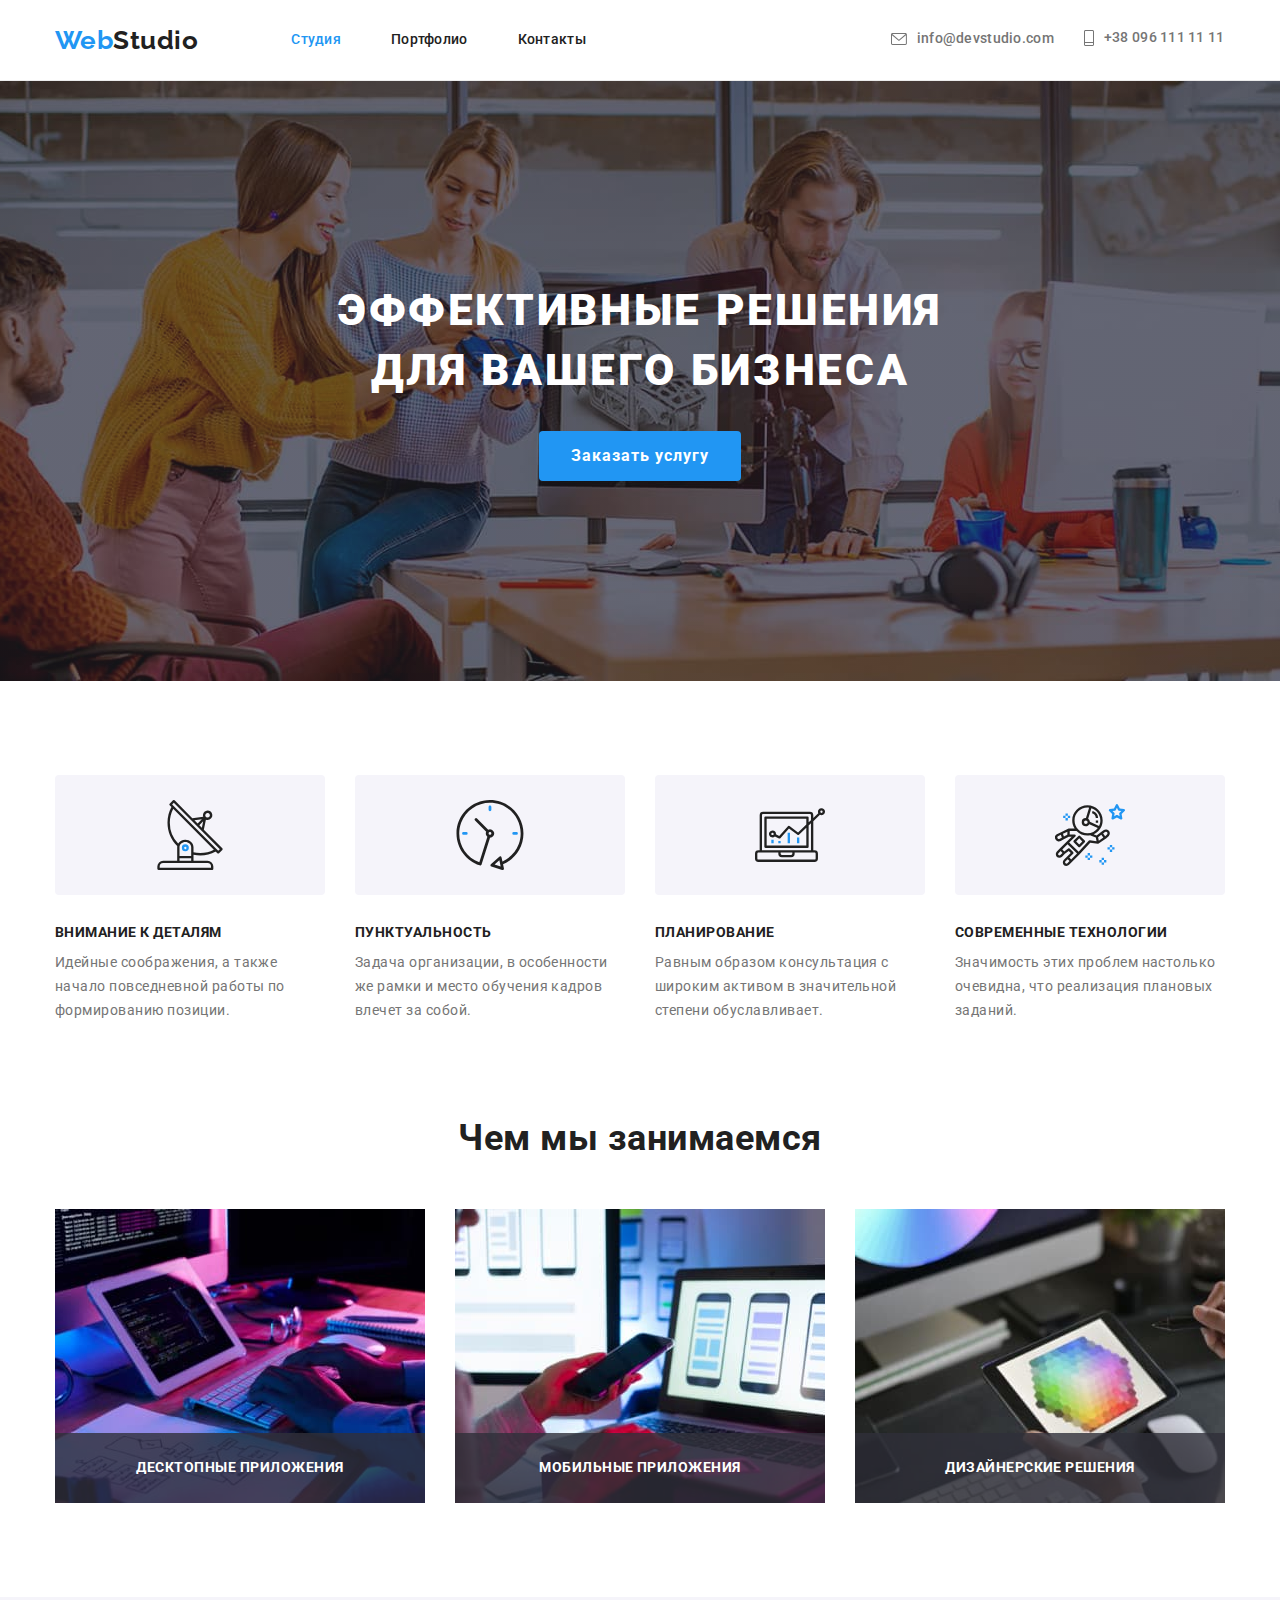
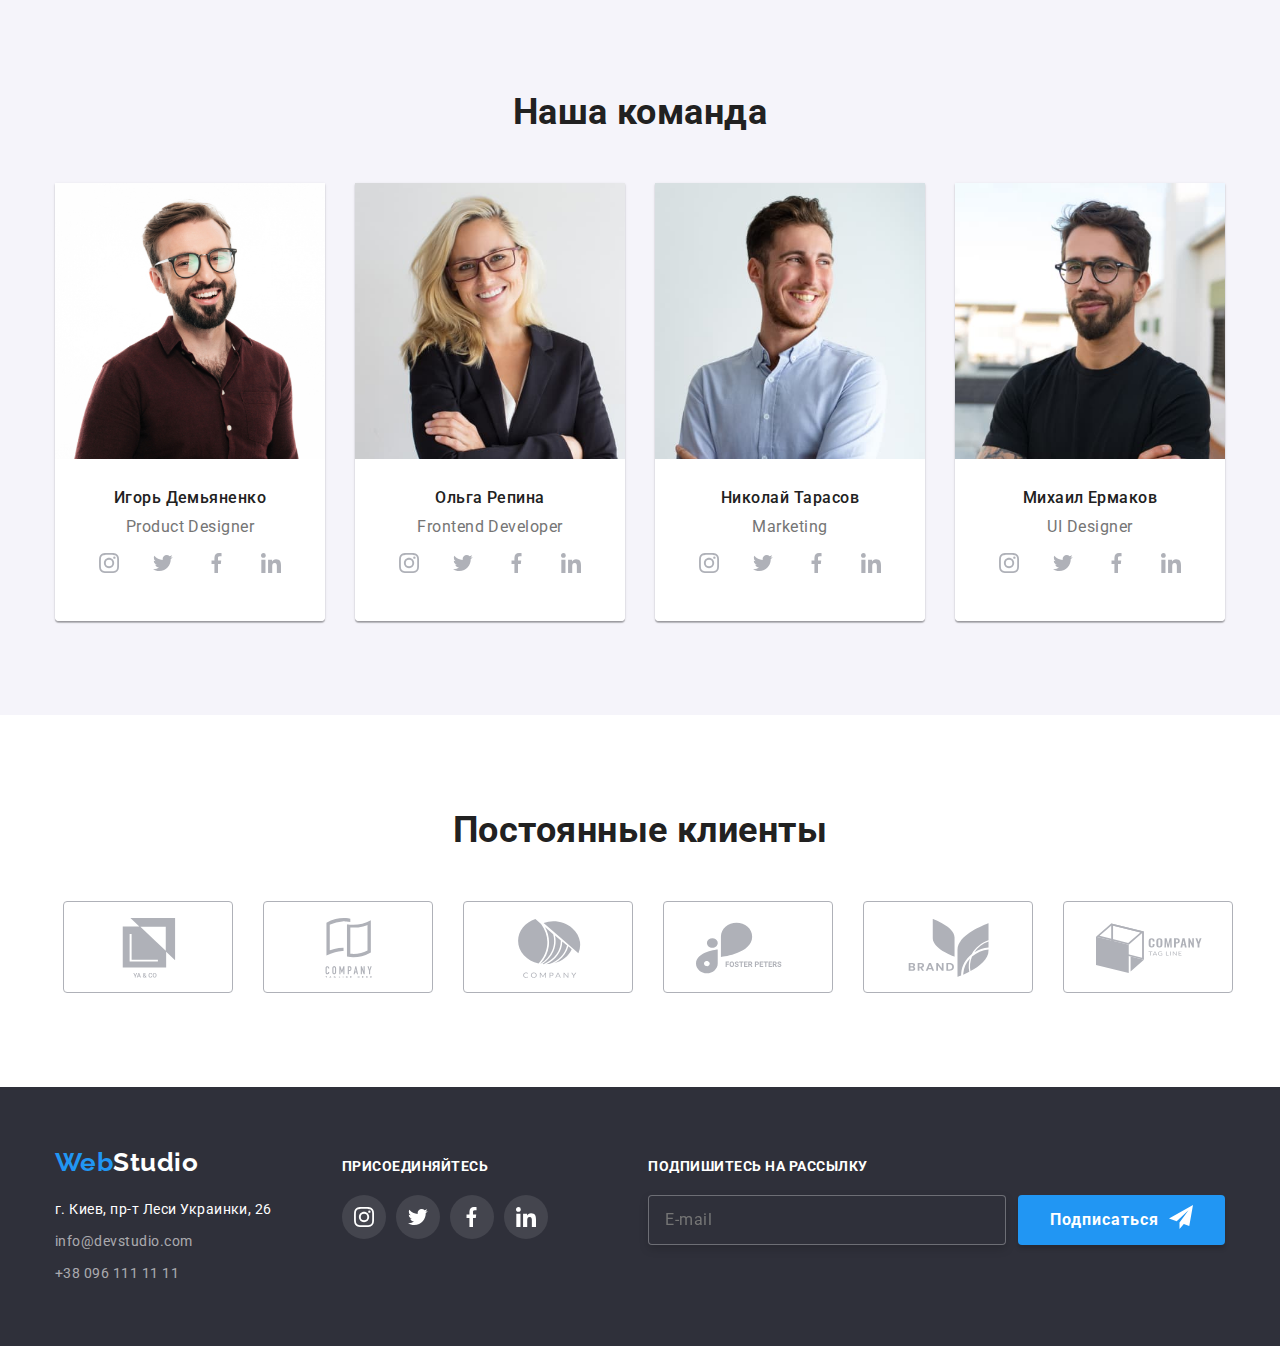
==== commit 4ec3f2d6: "Дз8 внес поправки" ====
--- a/index.html
+++ b/index.html
@@ -12,15 +12,18 @@
     <!-- ===========шапка начало page-header=========== -->
     <header class="page-header">
         <div class="page-header__nav contener">
+            
                 <a href="./index.html" class="page-header__logo"> 
                     <span class="page-header__logo-web">Web</span>Studio
                 </a>
+            
                 <button class="page-header__button is-open" type="button" aria-expanded="false" aria-controls="page-header__box" date-menu-button>
                     <svg class="page-header__icon" aria-label="Переключатель мибильного меню">
                         <use class="page-header__menu" href="./images/symbol-mobile.svg#icon-close"></use>
                         <use class="page-header__close" href="./images/symbol-mobile.svg#icon-menu"></use>
                     </svg>
                 </button>
+            
                 <div class="page-header__box" id="page-header__box" data-menu>
                 <nav class="nav">
                 <ul class="site-nav">
@@ -63,6 +66,7 @@
                             LinkedIn
                         </a>
                     </li>
+                </ul>
             </div>
         </div>
     </header> 
--- a/css/main.min.css
+++ b/css/main.min.css
@@ -1,2 +1,2 @@
-body{background-color:#fff;color:#212121;font-family:'Roboto', sans-serif;letter-spacing:0.03em}h1,h2,h3,h4,p,ul{margin:0;padding:0}img{display:block;max-width:100%;height:auto}.contener{margin-left:auto;margin-right:auto;padding-left:15px;padding-right:15px}@media screen and (min-width: 480px){.contener{width:480px}}@media screen and (min-width: 768px){.contener{width:768px}}@media screen and (min-width: 1200px){.contener{width:1200px}}.section{padding-top:60px;padding-bottom:60px}@media screen and (min-width: 1200px){.section{padding-top:94px;padding-bottom:94px}}.page-header{position:relative;background-color:#fff;border-bottom:1px solid #ECECEC}.page-header__nav{display:-webkit-box;display:-ms-flexbox;display:flex;-webkit-box-align:center;-ms-flex-align:center;align-items:center}@media screen and (max-width: 767px){.page-header__nav{-webkit-box-pack:justify;-ms-flex-pack:justify;justify-content:space-between;padding-top:16px;padding-bottom:16px}}.page-header__logo{padding:0;color:#212121;font-family:'Raleway', sans-serif;font-style:normal;font-weight:700;font-size:24px;line-height:1.17;list-style:none;text-decoration:none;-webkit-transition:color 250ms cubic-bezier(0.4, 0, 0.2, 1);transition:color 250ms cubic-bezier(0.4, 0, 0.2, 1)}.page-header__logo:hover,.page-header__logo:focus{color:#2196F3}@media screen and (min-width: 768px){.page-header__logo{margin-right:88px}}@media screen and (min-width: 1200px){.page-header__logo{font-size:26px;line-height:1.19;margin-right:93px}}.page-header__logo-web{color:#2196F3}.page-header__button{margin:0;padding:0;border:none;background-color:transparent;z-index:2}.page-header__button:focus,.page-header__button:hover{fill:#2196F3}.page-header__button.is-open .page-header__close{display:block}.page-header__button.is-open .page-header__menu{display:none}@media screen and (min-width: 768px){.page-header__button{display:none}}.page-header__close{display:none}.page-header__icon{width:40px;height:40px}.page-header__box{background-color:#fff}.page-header__box.is-open{display:block;z-index:1}@media screen and (max-width: 480px){.page-header__box{height:796px}}@media screen and (max-width: 767px){.page-header__box{display:none;position:absolute;padding:48px 40px;top:100%;top:0;left:0;width:100%}}@media screen and (min-width: 768px){.page-header__box{display:-webkit-box;display:-ms-flexbox;display:flex}}@media screen and (min-width: 1200px){.nav{display:-webkit-box;display:-ms-flexbox;display:flex;-webkit-box-align:center;-ms-flex-align:center;align-items:center}}.site-nav{font-weight:500;font-size:40px;line-height:1.17;letter-spacing:0.02em;list-style:none;font-style:normal;color:#212121}@media screen and (max-width: 767px){.site-nav{display:-webkit-box;display:-ms-flexbox;display:flex;-webkit-box-orient:vertical;-webkit-box-direction:normal;-ms-flex-direction:column;flex-direction:column;margin-bottom:305px}}@media screen and (min-width: 768px){.site-nav{display:-webkit-box;display:-ms-flexbox;display:flex;font-size:14px;line-height:1.14}}@media screen and (min-width: 1200px){.site-nav{font-size:14px;line-height:1.14}}.site-nav__item{padding-bottom:32px}.site-nav__item:last-child{padding-bottom:0}@media screen and (min-width: 768px){.site-nav__item{padding-top:32px;padding-bottom:32px}}@media screen and (min-width: 768px){.site-nav__item:not(:last-child){margin-right:50px}}.site-nav__link{display:block;text-decoration:none;color:#212121;-webkit-transition:color 250ms cubic-bezier(0.4, 0, 0.2, 1);transition:color 250ms cubic-bezier(0.4, 0, 0.2, 1)}.site-nav__link:hover,.site-nav__link:focus{color:#2196F3}.site-nav__link--current{position:relative;color:#2196F3}.site-nav__link--current::after{content:'';position:absolute;left:0;bottom:0;display:block;width:100%;height:4px;border-radius:2px}.contact{display:-webkit-box;display:-ms-flexbox;display:flex;fill:#757575;list-style:none;font-style:normal;color:#212121;-webkit-transition:color 250ms cubic-bezier(0.4, 0, 0.2, 1);transition:color 250ms cubic-bezier(0.4, 0, 0.2, 1)}@media screen and (max-width: 767px){.contact{display:-webkit-box;display:-ms-flexbox;display:flex;-webkit-box-orient:vertical;-webkit-box-direction:reverse;-ms-flex-direction:column-reverse;flex-direction:column-reverse}}@media screen and (min-width: 768px) and (max-width: 1199px){.contact{display:-webkit-box;display:-ms-flexbox;display:flex;-webkit-box-pack:center;-ms-flex-pack:center;justify-content:center;-webkit-box-orient:vertical;-webkit-box-direction:normal;-ms-flex-direction:column;flex-direction:column;margin-left:84px}}@media screen and (min-width: 1200px){.contact{margin-left:305px;-webkit-box-align:center;-ms-flex-align:center;align-items:center}}@media screen and (min-width: 1200px){.contact__item:not(:last-child){margin-right:30px}}.contact__link{display:-webkit-inline-box;display:-ms-inline-flexbox;display:inline-flex;color:#757575;font-weight:500;font-size:14px;line-height:1.14;letter-spacing:0.02em;text-decoration:none;-webkit-transition:color 250ms cubic-bezier(0.4, 0, 0.2, 1),fill 250ms cubic-bezier(0.4, 0, 0.2, 1);transition:color 250ms cubic-bezier(0.4, 0, 0.2, 1),fill 250ms cubic-bezier(0.4, 0, 0.2, 1)}.contact__link:hover,.contact__link:focus{color:#2196F3;fill:#2196F3}@media screen and (max-width: 767px){.contact__link{font-size:24px;line-height:1.17}}@media screen and (min-width: 768px){.contact__link{font-size:12px;line-height:1.16;display:-webkit-inline-box;display:-ms-inline-flexbox;display:inline-flex;-webkit-box-align:center;-ms-flex-align:center;align-items:center}}@media screen and (min-width: 1200px){.contact__link{font-size:14px;line-height:1.14}}@media screen and (max-width: 767px){.contact__tel{margin-bottom:32px;color:#2196F3;font-size:34px}}@media screen and (min-width: 768px) and (max-width: 1199px){.contact__tel{margin-top:10px}}.contact__icon{display:inline-block;width:16px;height:12px;margin-right:10px}@media screen and (max-width: 767px){.contact__icon{display:none}}.contact__icons{display:inline-block;width:10px;height:16px;margin-right:10px}@media screen and (max-width: 767px){.contact__icons{display:none}}.net{display:-webkit-box;display:-ms-flexbox;display:flex;list-style:none;margin-top:64px}@media screen and (min-width: 767px){.net{display:none}}.net__items{margin-right:10px;padding-right:10px;border-right:1px solid rgba(33,33,33,0.2)}.net__items:last-child{margin-right:0;padding-right:0;border-right:none}.net__link{font-size:18px;line-height:1.22;font-weight:500;color:#2196F3;text-decoration:none}.hero{max-width:1600px;height:400px;margin-left:auto;margin-right:auto;background-size:cover;background-repeat:no-repeat;background-position:center;padding-top:118px;padding-bottom:118px;background-color:#2F303A;text-align:center}@media screen and (max-width: 767px){.hero{background-image:-webkit-gradient(linear, left top, left bottom, from(rgba(47,48,58,0.4)), to(rgba(47,48,58,0.4))),url(../images/mobile_480/bghero_480.jpg);background-image:linear-gradient(rgba(47,48,58,0.4), rgba(47,48,58,0.4)),url(../images/mobile_480/bghero_480.jpg)}}@media screen and (max-width: 767px) and (min-device-pixel-ratio: 2), screen and (max-width: 767px) and (-webkit-min-device-pixel-ratio: 2), screen and (max-width: 767px) and (min-resolution: 192dpi), screen and (max-width: 767px) and (min-resolution: 2dppx){.hero{background-image:-webkit-gradient(linear, left top, left bottom, from(rgba(47,48,58,0.4)), to(rgba(47,48,58,0.4))),url(../images/mobile_480/bghero_480@2x.jpg);background-image:linear-gradient(rgba(47,48,58,0.4), rgba(47,48,58,0.4)),url(../images/mobile_480/bghero_480@2x.jpg)}}@media screen and (min-width: 768px){.hero{background-image:-webkit-gradient(linear, left top, left bottom, from(rgba(47,48,58,0.4)), to(rgba(47,48,58,0.4))),url(../images/tablet_768/bghero_768.jpg);background-image:linear-gradient(rgba(47,48,58,0.4), rgba(47,48,58,0.4)),url(../images/tablet_768/bghero_768.jpg)}}@media screen and (min-width: 768px) and (min-device-pixel-ratio: 2), screen and (min-width: 768px) and (-webkit-min-device-pixel-ratio: 2), screen and (min-width: 768px) and (min-resolution: 192dpi), screen and (min-width: 768px) and (min-resolution: 2dppx){.hero{background-image:-webkit-gradient(linear, left top, left bottom, from(rgba(47,48,58,0.4)), to(rgba(47,48,58,0.4))),url(../images/tablet_768/bghero_768@2x.jpg);background-image:linear-gradient(rgba(47,48,58,0.4), rgba(47,48,58,0.4)),url(../images/tablet_768/bghero_768@2x.jpg)}}@media screen and (min-width: 1200px){.hero{background-image:-webkit-gradient(linear, left top, left bottom, from(rgba(47,48,58,0.4)), to(rgba(47,48,58,0.4))),url(../images/desktop_1200/bghero_1200.jpg);background-image:linear-gradient(rgba(47,48,58,0.4), rgba(47,48,58,0.4)),url(../images/desktop_1200/bghero_1200.jpg)}}@media screen and (min-width: 1200px) and (min-device-pixel-ratio: 2), screen and (min-width: 1200px) and (-webkit-min-device-pixel-ratio: 2), screen and (min-width: 1200px) and (min-resolution: 192dpi), screen and (min-width: 1200px) and (min-resolution: 2dppx){.hero{background-image:-webkit-gradient(linear, left top, left bottom, from(rgba(47,48,58,0.4)), to(rgba(47,48,58,0.4))),url(../images/desktop_1200/bghero_1200@2x.jpg);background-image:linear-gradient(rgba(47,48,58,0.4), rgba(47,48,58,0.4)),url(../images/desktop_1200/bghero_1200@2x.jpg)}}.hero__title{margin-top:0;margin-bottom:30px;color:#fff;font-weight:900;font-size:26px;line-height:1.62;letter-spacing:0.06em;text-transform:uppercase;text-align:center}@media screen and (min-width: 1200px){.hero__title{font-size:44px;line-height:1.36}}.hero__button{border:transparent;color:#fff;background-color:#2196F3;font-family:inherit;border-radius:4px;padding:10px 32px;cursor:pointer;font-weight:700;font-size:16px;line-height:1.87;text-align:center;letter-spacing:0.06em;-webkit-transition:background-color 250ms cubic-bezier(0.4, 0, 0.2, 1),-webkit-box-shadow 250ms cubic-bezier(0.4, 0, 0.2, 1);transition:background-color 250ms cubic-bezier(0.4, 0, 0.2, 1),-webkit-box-shadow 250ms cubic-bezier(0.4, 0, 0.2, 1);transition:background-color 250ms cubic-bezier(0.4, 0, 0.2, 1),box-shadow 250ms cubic-bezier(0.4, 0, 0.2, 1);transition:background-color 250ms cubic-bezier(0.4, 0, 0.2, 1),box-shadow 250ms cubic-bezier(0.4, 0, 0.2, 1),-webkit-box-shadow 250ms cubic-bezier(0.4, 0, 0.2, 1)}.hero__button:hover,.hero__button:focus{background-color:#188CE8;-webkit-box-shadow:0px 4px 4px rgba(0,0,0,0.15);box-shadow:0px 4px 4px rgba(0,0,0,0.15)}.special-section{padding-top:60px;padding-bottom:60px}@media screen and (min-width: 1200px){.special-section{padding-top:94px;padding-bottom:0}}.special-section_title{margin-top:0;margin-bottom:30px;color:#212121;font-weight:700;font-size:28px;line-height:1.18;text-align:center}@media screen and (min-width: 1200px){.special-section_title{font-size:36px;line-height:1.17;margin-bottom:50px}}.special-section_title-hidden{position:absolute;width:1px;height:1px;margin:-1px;padding:0;overflow:hidden;border:0;clip:rect(0 0 0 0)}.features{list-style:none;text-decoration:none;font-style:normal;color:#212121}@media screen and (min-width: 768px){.features{display:-webkit-box;display:-ms-flexbox;display:flex;-ms-flex-wrap:wrap;flex-wrap:wrap}}.features__item{margin-bottom:30px}@media screen and (min-width: 768px) and (max-width: 1199px){.features__item{width:calc((100% - 30px)/2);margin-right:30px}.features__item:nth-child(2n){margin-right:0}.features__item:nth-child(n+3){margin-bottom:0}}@media screen and (min-width: 1200px){.features__item{width:calc((100% - 90px)/4);margin-right:30px}.features__item:last-child{margin-right:0}}.features__box{height:120px;margin-bottom:30px;display:-webkit-box;display:-ms-flexbox;display:flex;-webkit-box-align:center;-ms-flex-align:center;align-items:center;-webkit-box-pack:center;-ms-flex-pack:center;justify-content:center;background-color:#F5F4FA;border-radius:4px}.features__icon{width:70px;height:70px;background-repeat:no-repeat;background-position:center}.features__title{margin-top:0;margin-bottom:10px;color:#212121;font-weight:700;font-size:14px;line-height:1.14;text-transform:uppercase;text-align:center}.features__text{margin-top:0;color:#757575;font-size:14px;line-height:1.71}.section__box{display:none}@media screen and (min-width: 1200px){.section__box{display:-webkit-box;display:-ms-flexbox;display:flex}}.section__list{list-style:none;text-decoration:none}@media screen and (min-width: 1200px){.section__list{display:-webkit-box;display:-ms-flexbox;display:flex}}.section__item{width:calc((100%-60px)/3);margin-right:30px}.section__item:last-child{margin-right:0}.section__tumbimg{position:relative}.section__tumbtext{position:absolute;left:0;bottom:0;background-color:rgba(47,48,58,0.8);text-transform:uppercase;color:#fff;width:100%;height:70px;font-weight:700;font-size:14px;line-height:1.14}@media screen and (min-width: 1200px){.section__tumbtext{display:-webkit-box;display:-ms-flexbox;display:flex;-webkit-box-pack:center;-ms-flex-pack:center;justify-content:center;-webkit-box-align:center;-ms-flex-align:center;align-items:center}}.team-section{padding-top:60px;padding-bottom:60px;background-color:#F5F4FA}@media screen and (min-width: 1200px){.team-section{padding-top:94px;padding-bottom:94px}}.team{padding:0;text-decoration:none;list-style:none}@media screen and (min-width: 768px){.team{display:-webkit-box;display:-ms-flexbox;display:flex;-ms-flex-wrap:wrap;flex-wrap:wrap;margin-left:-30px;margin-top:-30px}}.team__item{margin-bottom:30px;-webkit-box-shadow:0px 1px 3px rgba(0,0,0,0.12),0px 1px 1px rgba(0,0,0,0.14),0px 2px 1px rgba(0,0,0,0.2);box-shadow:0px 1px 3px rgba(0,0,0,0.12),0px 1px 1px rgba(0,0,0,0.14),0px 2px 1px rgba(0,0,0,0.2);border-radius:0px 0px 4px 4px}@media screen and (max-width: 767px){.team__item{margin-bottom:30px}.team__item:last-child{margin-bottom:0}}@media screen and (min-width: 768px){.team__item{-ms-flex-preferred-size:calc(100% / 2 - 30px);flex-basis:calc(100% / 2 - 30px);margin-left:30px;margin-top:30px;margin-bottom:0}}@media screen and (min-width: 1200px){.team__item{-ms-flex-preferred-size:calc(100% / 4 - 30px);flex-basis:calc(100% / 4 - 30px);margin-left:30px;margin-top:30px}}.team__image{max-width:450px}@media screen and (min-width: 1200px){.team__image{width:270px}}.team__content{padding-top:30px;padding-bottom:24px;background-color:#fff;border-radius:0px 0px 4px 4px}.team__title{margin-bottom:10px;color:#212121;font-weight:500;font-size:16px;line-height:1.18;text-align:center}.team__text{color:#757575;font-size:16px;line-height:1.18;text-align:center;margin-bottom:16px}.team__list{margin:0;padding:0;display:-webkit-box;display:-ms-flexbox;display:flex;-webkit-box-align:center;-ms-flex-align:center;align-items:center;-webkit-box-pack:center;-ms-flex-pack:center;justify-content:center;list-style:none}.team__items{width:44px;height:44px;margin-right:10px;border-radius:50%}.team__items:last-child{margin-right:0}.team__icon{width:20px;height:20px}.team__link{width:44px;height:44px;padding:12px;border-radius:50%;fill:#AFB1B8;-webkit-transition:background-color 250ms cubic-bezier(0.4, 0, 0.2, 1),fill 250ms cubic-bezier(0.4, 0, 0.2, 1);transition:background-color 250ms cubic-bezier(0.4, 0, 0.2, 1),fill 250ms cubic-bezier(0.4, 0, 0.2, 1)}.team__link:hover,.team__link:focus{background-color:#2196F3;fill:#fff}.client{display:-webkit-box;display:-ms-flexbox;display:flex;-webkit-box-pack:center;-ms-flex-pack:center;justify-content:center;-ms-flex-wrap:wrap;flex-wrap:wrap;list-style:none;margin:-15px}.client__link{display:block;background-repeat:no-repeat;background-position:center;padding:16px 32px;width:210px;height:92px;background-color:#fff;border:1px solid #AFB1B8;text-align:center;border-radius:4px;fill:#AFB1B8;-webkit-transition:border 250ms cubic-bezier(0.4, 0, 0.2, 1),fill 250ms cubic-bezier(0.4, 0, 0.2, 1);transition:border 250ms cubic-bezier(0.4, 0, 0.2, 1),fill 250ms cubic-bezier(0.4, 0, 0.2, 1)}.client__link:hover,.client__link:focus{border:1px solid #2196F3;border-radius:4px;fill:#2196F3}@media screen and (min-width: 1200px){.client__link{width:170px;height:92px}}.client__item{-ms-flex-preferred-size:calc((100% / 15px) / 4);flex-basis:calc((100% / 15px) / 4);margin:15px}@media screen and (min-width: 1200px){.client__item{-ms-flex-preferred-size:calc((100% / 15px) / 6);flex-basis:calc((100% / 15px) / 6);margin:15px}.client__item:last-child{margin-right:0}}.client__icon{width:106px;height:60px}.page-footer{padding-top:60px;padding-bottom:60px;background-color:#2F303A}@media screen and (max-width: 1199px){.page-footer{text-align:center}}@media screen and (min-width: 1200px){.page-footer{display:-webkit-box;display:-ms-flexbox;display:flex}}@media screen and (min-width: 768px) and (max-width: 1199px){.page-footer__contener{display:-webkit-box;display:-ms-flexbox;display:flex;-ms-flex-wrap:wrap;flex-wrap:wrap;-webkit-box-pack:center;-ms-flex-pack:center;justify-content:center;-webkit-box-align:baseline;-ms-flex-align:baseline;align-items:baseline}}@media screen and (min-width: 1200px){.page-footer__contener{display:-webkit-box;display:-ms-flexbox;display:flex;-webkit-box-align:baseline;-ms-flex-align:baseline;align-items:baseline}}@media screen and (min-width: 768px){.page-footer__box{margin-right:165px}}@media screen and (min-width: 1200px){.page-footer__box{margin-right:70px}}.page-footer__logo{display:block;margin-bottom:20px;color:#fff;font-family:'Raleway';font-weight:700;font-size:26px;line-height:1.19;list-style:none;text-decoration:none;-webkit-transition:color 250ms cubic-bezier(0.4, 0, 0.2, 1);transition:color 250ms cubic-bezier(0.4, 0, 0.2, 1)}.page-footer__logo:hover,.page-footer__logo:focus{color:#2196F3}.page-footer__logo-web{color:#2196F3}.page-footer__address{color:#fff;font-style:normal;text-align:left;font-size:14px;line-height:1.71}@media screen and (max-width: 1199px){.page-footer__address{text-align:center}}.page-footer__contact{font-style:normal;color:#212121;list-style:none;-webkit-transition:color 250ms cubic-bezier(0.4, 0, 0.2, 1);transition:color 250ms cubic-bezier(0.4, 0, 0.2, 1)}.page-footer__link{list-style:none;text-decoration:none;color:rgba(255,255,255,0.6);-webkit-transition:color 250ms cubic-bezier(0.4, 0, 0.2, 1);transition:color 250ms cubic-bezier(0.4, 0, 0.2, 1)}.page-footer__link:hover,.page-footer__link:focus{color:#2196F3}.page-footer__item{margin-top:8px}.footer__contener{margin-top:60px}@media screen and (min-width: 1200px){.footer__contener{-ms-flex-line-pack:center;align-content:center;margin-top:0}}.footer__title{font-size:14px;line-height:1.14;font-weight:700;margin-bottom:20px;text-transform:uppercase;color:#fff}@media screen and (min-width: 767px){.footer__title{font-size:14px;line-height:1.14}}.footer__list{display:-webkit-box;display:-ms-flexbox;display:flex;list-style:none;-webkit-box-pack:center;-ms-flex-pack:center;justify-content:center}.footer__item{width:44px;height:44px;border:1px solid transparent;margin-right:10px;border-radius:50%;-webkit-transition:background-color 250ms cubic-bezier(0.4, 0, 0.2, 1);transition:background-color 250ms cubic-bezier(0.4, 0, 0.2, 1)}.footer__item:hover,.footer__item:focus{background-color:#2196F3}.footer__item:last-child{margin-right:0}@media screen and (min-width: 1200px){.footer__item{display:-webkit-box;display:-ms-flexbox;display:flex;-webkit-box-align:center;-ms-flex-align:center;align-items:center;-webkit-box-pack:center;-ms-flex-pack:center;justify-content:center}}.footer__icon{width:20px;height:20px;background-repeat:no-repeat;background-position:center;fill:#fff}.footer__link{display:block;width:44px;height:44px;padding:12px;border-radius:50%;background-color:rgba(255,255,255,0.1);-webkit-transition:background-color 250ms cubic-bezier(0.4, 0, 0.2, 1);transition:background-color 250ms cubic-bezier(0.4, 0, 0.2, 1)}.footer__link:hover,.footer__link:focus{background-color:#2196F3}.footer-sign{margin-top:60px}@media screen and (min-width: 1200px){.footer-sign{margin-top:0;margin-left:auto}}.footer-sign__title{font-size:14px;line-height:1.14;font-weight:700;margin-bottom:20px;color:#fff;text-transform:uppercase}@media screen and (min-width: 767px){.footer-sign__title{font-size:14px;line-height:1.14}}.footer-sign__form{text-align:center}@media screen and (min-width: 1200px){.footer-sign__form{display:-webkit-box;display:-ms-flexbox;display:flex}}.footer-sign__input{width:450px;height:50px;padding:15px 16px;font-size:16px;line-height:1.25;letter-spacing:0.03em;color:rgba(255,255,255,0.6);background-color:#2F303A;border:1px solid rgba(255,255,255,0.3);-webkit-filter:drop-shadow(0px 4px 4px rgba(0,0,0,0.15));filter:drop-shadow(0px 4px 4px rgba(0,0,0,0.15));border-radius:4px}@media screen and (max-width: 479px){.footer-sign__input{width:100%}}@media screen and (min-width: 1200px){.footer-sign__input{width:358px}}.footer-sign__button{margin-top:20px;margin-left:auto;margin-right:auto;border:transparent;display:-webkit-box;display:-ms-flexbox;display:flex;color:#fff;background-color:#2196F3;font-family:inherit;border-radius:4px;padding:10px 32px;cursor:pointer;font-weight:700;font-size:16px;line-height:1.87;text-align:center;letter-spacing:0.06em;-webkit-transition:background-color 250ms cubic-bezier(0.4, 0, 0.2, 1),-webkit-box-shadow 250ms cubic-bezier(0.4, 0, 0.2, 1);transition:background-color 250ms cubic-bezier(0.4, 0, 0.2, 1),-webkit-box-shadow 250ms cubic-bezier(0.4, 0, 0.2, 1);transition:background-color 250ms cubic-bezier(0.4, 0, 0.2, 1),box-shadow 250ms cubic-bezier(0.4, 0, 0.2, 1);transition:background-color 250ms cubic-bezier(0.4, 0, 0.2, 1),box-shadow 250ms cubic-bezier(0.4, 0, 0.2, 1),-webkit-box-shadow 250ms cubic-bezier(0.4, 0, 0.2, 1);-webkit-box-shadow:0px 4px 4px rgba(0,0,0,0.15);box-shadow:0px 4px 4px rgba(0,0,0,0.15)}.footer-sign__button:hover,.footer-sign__button:focus{background-color:#188CE8;-webkit-box-shadow:0px 4px 4px rgba(0,0,0,0.15);box-shadow:0px 4px 4px rgba(0,0,0,0.15)}@media screen and (min-width: 1200px){.footer-sign__button{margin-top:0;margin-left:12px}}.footer-sign__icon{margin-left:10px;width:24px;height:24px}.backdrop{position:fixed;top:0;left:0;width:100%;height:100%;background-color:rgba(0,0,0,0.2);overflow:scroll;opacity:1;-webkit-transition:opacity 250ms cubic-bezier(0.4, 0, 0.2, 1);transition:opacity 250ms cubic-bezier(0.4, 0, 0.2, 1)}@media screen and (max-width: 767px){.backdrop{padding-left:15px;padding-top:93px;padding-right:15px;padding-bottom:94px;z-index:2}}@media screen and (min-width: 768px){.backdrop{padding-left:159px;padding-top:208px;padding-right:159px;padding-bottom:207px;z-index:2}}.backdrop.is-hidden{opacity:0;pointer-events:none;visibility:hidden}.modal{background-color:#fff;-webkit-box-shadow:0px 1px 3px rgba(0,0,0,0.12),0px 1px 1px rgba(0,0,0,0.14),0px 2px 1px rgba(0,0,0,0.2);box-shadow:0px 1px 3px rgba(0,0,0,0.12),0px 1px 1px rgba(0,0,0,0.14),0px 2px 1px rgba(0,0,0,0.2);border-radius:4px}@media screen and (min-width: 768px){.modal{position:relative;min-width:450px;min-height:609px}}@media screen and (min-width: 1200px){.modal{position:absolute;top:50%;left:50%;-webkit-transform:translate(-50%, -50%);transform:translate(-50%, -50%);min-width:528px;min-height:581px}}.modal__button{position:absolute;top:8px;right:8px;-webkit-transition:fill 250ms cubic-bezier(0.4, 0, 0.2, 1);transition:fill 250ms cubic-bezier(0.4, 0, 0.2, 1);display:-webkit-inline-box;display:-ms-inline-flexbox;display:inline-flex;-webkit-box-align:center;-ms-flex-align:center;align-items:center;-webkit-box-pack:center;-ms-flex-pack:center;justify-content:center;margin:0;width:30px;height:30px;background-color:#fff;border:1px solid rgba(0,0,0,0.1);border-radius:50%;cursor:pointer;z-index:1}.modal__button:hover,.modal__button:focus{fill:#2196F3}@media screen and (max-width: 767px){.modal__button{top:101px;right:23px}}@media screen and (min-width: 768px){.modal__button{top:8px;right:8px}}.modal__icon{width:14px;height:14px}@media screen and (min-width: 767px){.modal-panel{position:absolute;top:0;left:0}}.modal-panel__form{margin-left:auto;margin-right:auto;padding:40px;text-align:center}@media screen and (min-width: 768px){.modal-panel__form{width:450px;height:609px}}@media screen and (min-width: 1200px){.modal-panel__form{width:528px;height:581px}}.modal-panel__title{margin-bottom:12px;font-weight:900;font-size:20px;line-height:1.15;text-align:center;letter-spacing:0.03em}.modal-panel__list{text-align:center;list-style:none;font-size:12px;line-height:1.16;letter-spacing:0.01em;color:#757575}.modal-panel__li{display:-webkit-box;display:-ms-flexbox;display:flex;-webkit-box-orient:vertical;-webkit-box-direction:normal;-ms-flex-direction:column;flex-direction:column;margin-bottom:10px}.modal-panel__label{display:-webkit-box;display:-ms-flexbox;display:flex;-webkit-box-align:center;-ms-flex-align:center;align-items:center;margin-bottom:4px}.modal-panel__div{position:relative}.modal-panel__input{width:100%;height:40px;border:1px solid rgba(33,33,33,0.2);border-radius:4px;font-size:14px;margin:0;padding:12px 42px}.modal-panel__icon{position:absolute;top:50%;left:12px;-webkit-transform:translateY(-50%);transform:translateY(-50%);width:18px;height:18px;-webkit-transition:fill 250ms cubic-bezier(0.4, 0, 0.2, 1);transition:fill 250ms cubic-bezier(0.4, 0, 0.2, 1)}.modal-panel__input:focus+.modal-panel__icon,.modal-panel__input:not(:placeholder-shown)+.modal-panel__icon{fill:#2196F3}.modal-panel__input:focus,.modal-panel__input:not(:placeholder-shown),.modal-panel__textarea:not(:placeholder-shown){border:1px solid #2196F3}.modal-panel__textarea{resize:none;height:120px;border:1px solid rgba(33,33,33,0.2);border-radius:4px;font-size:14px;margin:0;padding:12px 16px}.modal-panel__label--consent{margin-left:0;font-size:12px;line-height:1.17;letter-spacing:0.03em}@media screen and (min-width: 1200px){.modal-panel__label--consent{margin-left:13px;font-size:14px;line-height:1.71}}.modal-panel__consent{position:absolute;-webkit-appearance:none;-moz-appearance:none;appearance:none}.modal-panel__consenticon{display:inline-block;margin-right:7px;width:16px;height:15px;border:2px solid #212121;border-radius:4px;-webkit-transition:background-color 250ms cubic-bezier(0.4, 0, 0.2, 1),border-color 250ms cubic-bezier(0.4, 0, 0.2, 1);transition:background-color 250ms cubic-bezier(0.4, 0, 0.2, 1),border-color 250ms cubic-bezier(0.4, 0, 0.2, 1)}.modal-panel__consentspan{color:#2196F3;text-decoration:underline;margin-left:4px}.modal-panel__consent:checked+.modal-panel__consenticon{background-color:#2196F3;background-image:url("../images/checkk.svg");background-size:contain;background-origin:border-box;border-color:#2196F3}.modal-panel__label input::-webkit-input-placeholder{font-weight:normal;font-size:14px;line-height:1.14;letter-spacing:0.01em;color:rgba(117,117,117,0.5)}.modal-panel__label input:-ms-input-placeholder{font-weight:normal;font-size:14px;line-height:1.14;letter-spacing:0.01em;color:rgba(117,117,117,0.5)}.modal-panel__label input::-ms-input-placeholder{font-weight:normal;font-size:14px;line-height:1.14;letter-spacing:0.01em;color:rgba(117,117,117,0.5)}.modal-panel__label input::placeholder{font-weight:normal;font-size:14px;line-height:1.14;letter-spacing:0.01em;color:rgba(117,117,117,0.5)}.submit__button{border:transparent;width:200px;height:50px;color:#fff;background-color:#2196F3;border-radius:4px;margin-top:30px;cursor:pointer;font-weight:700;font-size:16px;line-height:1.87;text-align:center;letter-spacing:0.06em;-webkit-transition:background-color 250ms cubic-bezier(0.4, 0, 0.2, 1),-webkit-box-shadow 250ms cubic-bezier(0.4, 0, 0.2, 1);transition:background-color 250ms cubic-bezier(0.4, 0, 0.2, 1),-webkit-box-shadow 250ms cubic-bezier(0.4, 0, 0.2, 1);transition:background-color 250ms cubic-bezier(0.4, 0, 0.2, 1),box-shadow 250ms cubic-bezier(0.4, 0, 0.2, 1);transition:background-color 250ms cubic-bezier(0.4, 0, 0.2, 1),box-shadow 250ms cubic-bezier(0.4, 0, 0.2, 1),-webkit-box-shadow 250ms cubic-bezier(0.4, 0, 0.2, 1)}.submit__button:hover,.submit__button:focus{background-color:#188CE8;-webkit-box-shadow:0px 4px 4px rgba(0,0,0,0.15);box-shadow:0px 4px 4px rgba(0,0,0,0.15)}.project__button,.project{list-style:none}.project__button{display:-webkit-box;display:-ms-flexbox;display:flex;-webkit-box-pack:center;-ms-flex-pack:center;justify-content:center}@media screen and (max-width: 767px){.project__button{-ms-flex-wrap:wrap;flex-wrap:wrap;-webkit-box-pack:start;-ms-flex-pack:start;justify-content:flex-start}}.project__item{margin-right:8px;margin-bottom:15px}.project__item:last-child{margin-left:0;margin-right:0;margin-bottom:40px}@media screen and (min-width: 768px){.project__item:last-child{margin-right:0;margin-bottom:30px}}@media screen and (min-width: 1200px){.project__item:last-child{margin-bottom:50px}}.project__btn{padding:6px 22px;cursor:pointer;font-family:inherit;border-radius:4px;font-weight:500;font-size:16px;line-height:1.62;text-align:center;border:1px solid transparent;background-color:#F5F4FA;-webkit-transition:background-color 250ms cubic-bezier(0.4, 0, 0.2, 1),color 250ms cubic-bezier(0.4, 0, 0.2, 1),-webkit-box-shadow 250ms cubic-bezier(0.4, 0, 0.2, 1);transition:background-color 250ms cubic-bezier(0.4, 0, 0.2, 1),color 250ms cubic-bezier(0.4, 0, 0.2, 1),-webkit-box-shadow 250ms cubic-bezier(0.4, 0, 0.2, 1);transition:box-shadow 250ms cubic-bezier(0.4, 0, 0.2, 1),background-color 250ms cubic-bezier(0.4, 0, 0.2, 1),color 250ms cubic-bezier(0.4, 0, 0.2, 1);transition:box-shadow 250ms cubic-bezier(0.4, 0, 0.2, 1),background-color 250ms cubic-bezier(0.4, 0, 0.2, 1),color 250ms cubic-bezier(0.4, 0, 0.2, 1),-webkit-box-shadow 250ms cubic-bezier(0.4, 0, 0.2, 1)}.project__btn:hover,.project__btn:focus{background-color:#2196F3;color:#fff;-webkit-box-shadow:0px 3px 1px rgba(0,0,0,0.1),0px 1px 2px rgba(0,0,0,0.08),0px 2px 2px rgba(0,0,0,0.12);box-shadow:0px 3px 1px rgba(0,0,0,0.1),0px 1px 2px rgba(0,0,0,0.08),0px 2px 2px rgba(0,0,0,0.12);border-radius:4px}.project{display:-webkit-box;display:-ms-flexbox;display:flex;-ms-flex-wrap:wrap;flex-wrap:wrap;padding:0}@media screen and (min-width: 768px){.project{margin-left:-30px;margin-top:-30px}}@media screen and (max-width: 767px){.project__list{margin-bottom:30px}.project__list:last-child{margin-bottom:0}}@media screen and (min-width: 768px){.project__list{-ms-flex-preferred-size:calc(100% / 2 - 30px);flex-basis:calc(100% / 2 - 30px);margin-left:30px;margin-top:30px}}@media screen and (min-width: 1200px){.project__list{-ms-flex-preferred-size:calc(100% / 3 - 30px);flex-basis:calc(100% / 3 - 30px);margin-left:30px;margin-top:30px}}.project__link{display:block;text-decoration:none;height:100%;width:100%;-webkit-transition:-webkit-box-shadow 250ms cubic-bezier(0.4, 0, 0.2, 1);transition:-webkit-box-shadow 250ms cubic-bezier(0.4, 0, 0.2, 1);transition:box-shadow 250ms cubic-bezier(0.4, 0, 0.2, 1);transition:box-shadow 250ms cubic-bezier(0.4, 0, 0.2, 1), -webkit-box-shadow 250ms cubic-bezier(0.4, 0, 0.2, 1)}.project__link:hover,.project__link:focus{-webkit-box-shadow:0px 1px 1px rgba(0,0,0,0.12),0px 4px 4px rgba(0,0,0,0.06),1px 4px 6px rgba(0,0,0,0.16);box-shadow:0px 1px 1px rgba(0,0,0,0.12),0px 4px 4px rgba(0,0,0,0.06),1px 4px 6px rgba(0,0,0,0.16)}@media screen and (min-width: 768px){.project__link{display:-webkit-box;display:-ms-flexbox;display:flex;-webkit-box-orient:vertical;-webkit-box-direction:normal;-ms-flex-direction:column;flex-direction:column}}.project__imege{position:relative;overflow:hidden}.project__imege img{width:370px}@media screen and (max-width: 767px){.project__imege img{width:450px}}@media screen and (min-width: 768px){.project__imege img{width:354px}}.project__tunbtext{position:absolute;top:0;left:0;width:100%;height:101%;-webkit-transform:translateY(100%);transform:translateY(100%);-webkit-transition:-webkit-transform 250ms cubic-bezier(0.4, 0, 0.2, 1);transition:-webkit-transform 250ms cubic-bezier(0.4, 0, 0.2, 1);transition:transform 250ms cubic-bezier(0.4, 0, 0.2, 1);transition:transform 250ms cubic-bezier(0.4, 0, 0.2, 1), -webkit-transform 250ms cubic-bezier(0.4, 0, 0.2, 1);display:block;-webkit-box-pack:center;-ms-flex-pack:center;justify-content:center;-webkit-box-align:center;-ms-flex-align:center;align-items:center;margin:0;padding:63px 24px;background-color:rgba(33,150,243,0.9);color:#fff;font-size:18px;line-height:1.56}.project__link:hover .project__tunbtext,.project__link:focus .project__tunbtext{-webkit-transform:translateY(0);transform:translateY(0)}.project__content{-webkit-box-flex:1;-ms-flex-positive:1;flex-grow:1;padding:20px 24px;border-right:1px solid #eee;border-bottom:1px solid #eee;border-left:1px solid #eee}.project__title{font-weight:700;font-size:18px;line-height:2;letter-spacing:0.06em;color:#212121}.project__text{margin-top:4px;font-size:16px;line-height:1.87;color:#757575}
+body{background-color:#fff;color:#212121;font-family:'Roboto', sans-serif;letter-spacing:0.03em}h1,h2,h3,h4,p,ul{margin:0;padding:0}img{display:block;max-width:100%;height:auto}.contener{margin-left:auto;margin-right:auto;padding-left:15px;padding-right:15px}@media screen and (min-width: 480px){.contener{width:480px}}@media screen and (min-width: 768px){.contener{width:768px}}@media screen and (min-width: 1200px){.contener{width:1200px}}.section{padding-top:60px;padding-bottom:60px}@media screen and (min-width: 1200px){.section{padding-top:94px;padding-bottom:94px}}.page-header{position:relative;background-color:#fff;border-bottom:1px solid #ECECEC}.page-header__nav{display:-webkit-box;display:-ms-flexbox;display:flex;-webkit-box-align:center;-ms-flex-align:center;align-items:center}@media screen and (max-width: 767px){.page-header__nav{-webkit-box-pack:justify;-ms-flex-pack:justify;justify-content:space-between;padding-top:16px;padding-bottom:16px}}.page-header__logo{padding:0;color:#212121;font-family:'Raleway', sans-serif;font-style:normal;font-weight:700;font-size:24px;line-height:1.17;list-style:none;text-decoration:none;-webkit-transition:color 250ms cubic-bezier(0.4, 0, 0.2, 1);transition:color 250ms cubic-bezier(0.4, 0, 0.2, 1)}.page-header__logo:hover,.page-header__logo:focus{color:#2196F3}@media screen and (min-width: 768px){.page-header__logo{margin-right:88px}}@media screen and (min-width: 1200px){.page-header__logo{font-size:26px;line-height:1.19;margin-right:93px}}.page-header__logo-web{color:#2196F3}.page-header__button{margin:0;padding:0;border:none;background-color:transparent;z-index:2}.page-header__button:focus,.page-header__button:hover{fill:#2196F3}.page-header__button.is-open .page-header__close{display:block}.page-header__button.is-open .page-header__menu{display:none}@media screen and (min-width: 768px){.page-header__button{display:none}}.page-header__close{display:none}.page-header__icon{width:40px;height:40px}.page-header__box{background-color:#fff}.page-header__box.is-open{display:block;z-index:1}@media screen and (max-width: 480px){.page-header__box{height:796px}}@media screen and (max-width: 767px){.page-header__box{display:none;position:absolute;padding:48px 40px;top:100%;top:0;left:0;width:100%}}@media screen and (min-width: 768px){.page-header__box{display:-webkit-box;display:-ms-flexbox;display:flex}}@media screen and (min-width: 1200px){.nav{display:-webkit-box;display:-ms-flexbox;display:flex;-webkit-box-align:center;-ms-flex-align:center;align-items:center}}.site-nav{font-weight:500;font-size:40px;line-height:1.17;letter-spacing:0.02em;list-style:none;font-style:normal;color:#212121}@media screen and (max-width: 767px){.site-nav{display:-webkit-box;display:-ms-flexbox;display:flex;-webkit-box-orient:vertical;-webkit-box-direction:normal;-ms-flex-direction:column;flex-direction:column;margin-bottom:305px}}@media screen and (min-width: 768px){.site-nav{display:-webkit-box;display:-ms-flexbox;display:flex;font-size:14px;line-height:1.14}}@media screen and (min-width: 1200px){.site-nav{font-size:14px;line-height:1.14}}.site-nav__item{padding-bottom:32px}.site-nav__item:last-child{padding-bottom:0}@media screen and (min-width: 768px){.site-nav__item{padding-top:32px;padding-bottom:32px}}@media screen and (min-width: 768px){.site-nav__item:not(:last-child){margin-right:50px}}.site-nav__link{display:block;text-decoration:none;color:#212121;-webkit-transition:color 250ms cubic-bezier(0.4, 0, 0.2, 1);transition:color 250ms cubic-bezier(0.4, 0, 0.2, 1)}.site-nav__link:hover,.site-nav__link:focus{color:#2196F3}.site-nav__link--current{position:relative;color:#2196F3}.site-nav__link--current::after{content:'';position:absolute;left:0;bottom:0;display:block;width:100%;height:4px;border-radius:2px}.contact{display:-webkit-box;display:-ms-flexbox;display:flex;fill:#757575;list-style:none;font-style:normal;color:#212121;-webkit-transition:color 250ms cubic-bezier(0.4, 0, 0.2, 1);transition:color 250ms cubic-bezier(0.4, 0, 0.2, 1)}@media screen and (max-width: 767px){.contact{display:-webkit-box;display:-ms-flexbox;display:flex;-webkit-box-orient:vertical;-webkit-box-direction:reverse;-ms-flex-direction:column-reverse;flex-direction:column-reverse}}@media screen and (min-width: 768px) and (max-width: 1199px){.contact{display:-webkit-box;display:-ms-flexbox;display:flex;-webkit-box-pack:center;-ms-flex-pack:center;justify-content:center;-webkit-box-orient:vertical;-webkit-box-direction:normal;-ms-flex-direction:column;flex-direction:column;margin-left:84px}}@media screen and (min-width: 1200px){.contact{margin-left:305px;-webkit-box-align:center;-ms-flex-align:center;align-items:center}}@media screen and (min-width: 1200px){.contact__item:not(:last-child){margin-right:30px}}.contact__link{display:-webkit-inline-box;display:-ms-inline-flexbox;display:inline-flex;color:#757575;font-weight:500;font-size:14px;line-height:1.14;letter-spacing:0.02em;text-decoration:none;-webkit-transition:color 250ms cubic-bezier(0.4, 0, 0.2, 1),fill 250ms cubic-bezier(0.4, 0, 0.2, 1);transition:color 250ms cubic-bezier(0.4, 0, 0.2, 1),fill 250ms cubic-bezier(0.4, 0, 0.2, 1)}.contact__link:hover,.contact__link:focus{color:#2196F3;fill:#2196F3}@media screen and (max-width: 767px){.contact__link{font-size:24px;line-height:1.17}}@media screen and (min-width: 768px){.contact__link{font-size:12px;line-height:1.16;display:-webkit-inline-box;display:-ms-inline-flexbox;display:inline-flex;-webkit-box-align:center;-ms-flex-align:center;align-items:center}}@media screen and (min-width: 1200px){.contact__link{font-size:14px;line-height:1.14}}@media screen and (max-width: 767px){.contact__tel{margin-bottom:32px;color:#2196F3;font-size:34px}}@media screen and (min-width: 768px) and (max-width: 1199px){.contact__tel{margin-top:10px}}.contact__icon{display:inline-block;width:16px;height:12px;margin-right:10px}@media screen and (max-width: 767px){.contact__icon{display:none}}.contact__icons{display:inline-block;width:10px;height:16px;margin-right:10px}@media screen and (max-width: 767px){.contact__icons{display:none}}.net{display:-webkit-box;display:-ms-flexbox;display:flex;list-style:none;margin-top:64px}@media screen and (min-width: 767px){.net{display:none}}.net__items{margin-right:10px;padding-right:10px;border-right:1px solid rgba(33,33,33,0.2)}.net__items:last-child{margin-right:0;padding-right:0;border-right:none}.net__link{font-size:18px;line-height:1.22;font-weight:500;color:#2196F3;text-decoration:none}.hero{max-width:1600px;height:400px;margin-left:auto;margin-right:auto;background-size:cover;background-repeat:no-repeat;background-position:center;padding-top:118px;padding-bottom:118px;background-color:#2F303A;text-align:center}@media screen and (max-width: 767px){.hero{background-image:-webkit-gradient(linear, left top, left bottom, from(rgba(47,48,58,0.4)), to(rgba(47,48,58,0.4))),url(../images/mobile_480/bghero_480.jpg);background-image:linear-gradient(rgba(47,48,58,0.4), rgba(47,48,58,0.4)),url(../images/mobile_480/bghero_480.jpg)}}@media screen and (max-width: 767px) and (min-device-pixel-ratio: 2), screen and (max-width: 767px) and (-webkit-min-device-pixel-ratio: 2), screen and (max-width: 767px) and (min-resolution: 192dpi), screen and (max-width: 767px) and (min-resolution: 2dppx){.hero{background-image:-webkit-gradient(linear, left top, left bottom, from(rgba(47,48,58,0.4)), to(rgba(47,48,58,0.4))),url(../images/mobile_480/bghero_480@2x.jpg);background-image:linear-gradient(rgba(47,48,58,0.4), rgba(47,48,58,0.4)),url(../images/mobile_480/bghero_480@2x.jpg)}}@media screen and (min-width: 768px){.hero{background-image:-webkit-gradient(linear, left top, left bottom, from(rgba(47,48,58,0.4)), to(rgba(47,48,58,0.4))),url(../images/tablet_768/bghero_768.jpg);background-image:linear-gradient(rgba(47,48,58,0.4), rgba(47,48,58,0.4)),url(../images/tablet_768/bghero_768.jpg)}}@media screen and (min-width: 768px) and (min-device-pixel-ratio: 2), screen and (min-width: 768px) and (-webkit-min-device-pixel-ratio: 2), screen and (min-width: 768px) and (min-resolution: 192dpi), screen and (min-width: 768px) and (min-resolution: 2dppx){.hero{background-image:-webkit-gradient(linear, left top, left bottom, from(rgba(47,48,58,0.4)), to(rgba(47,48,58,0.4))),url(../images/tablet_768/bghero_768@2x.jpg);background-image:linear-gradient(rgba(47,48,58,0.4), rgba(47,48,58,0.4)),url(../images/tablet_768/bghero_768@2x.jpg)}}@media screen and (min-width: 1200px){.hero{height:600px;padding-top:200px;padding-bottom:200px;background-image:-webkit-gradient(linear, left top, left bottom, from(rgba(47,48,58,0.4)), to(rgba(47,48,58,0.4))),url(../images/desktop_1200/bghero_1200.jpg);background-image:linear-gradient(rgba(47,48,58,0.4), rgba(47,48,58,0.4)),url(../images/desktop_1200/bghero_1200.jpg)}}@media screen and (min-width: 1200px) and (min-device-pixel-ratio: 2), screen and (min-width: 1200px) and (-webkit-min-device-pixel-ratio: 2), screen and (min-width: 1200px) and (min-resolution: 192dpi), screen and (min-width: 1200px) and (min-resolution: 2dppx){.hero{background-image:-webkit-gradient(linear, left top, left bottom, from(rgba(47,48,58,0.4)), to(rgba(47,48,58,0.4))),url(../images/desktop_1200/bghero_1200@2x.jpg);background-image:linear-gradient(rgba(47,48,58,0.4), rgba(47,48,58,0.4)),url(../images/desktop_1200/bghero_1200@2x.jpg)}}.hero__title{margin-top:0;margin-bottom:30px;color:#fff;font-weight:900;font-size:26px;line-height:1.62;letter-spacing:0.06em;text-transform:uppercase;text-align:center}@media screen and (min-width: 1200px){.hero__title{font-size:44px;line-height:1.36}}.hero__button{border:transparent;color:#fff;background-color:#2196F3;font-family:inherit;border-radius:4px;padding:10px 32px;cursor:pointer;font-weight:700;font-size:16px;line-height:1.87;text-align:center;letter-spacing:0.06em;-webkit-transition:background-color 250ms cubic-bezier(0.4, 0, 0.2, 1),-webkit-box-shadow 250ms cubic-bezier(0.4, 0, 0.2, 1);transition:background-color 250ms cubic-bezier(0.4, 0, 0.2, 1),-webkit-box-shadow 250ms cubic-bezier(0.4, 0, 0.2, 1);transition:background-color 250ms cubic-bezier(0.4, 0, 0.2, 1),box-shadow 250ms cubic-bezier(0.4, 0, 0.2, 1);transition:background-color 250ms cubic-bezier(0.4, 0, 0.2, 1),box-shadow 250ms cubic-bezier(0.4, 0, 0.2, 1),-webkit-box-shadow 250ms cubic-bezier(0.4, 0, 0.2, 1)}.hero__button:hover,.hero__button:focus{background-color:#188CE8;-webkit-box-shadow:0px 4px 4px rgba(0,0,0,0.15);box-shadow:0px 4px 4px rgba(0,0,0,0.15)}.special-section{padding-top:60px;padding-bottom:60px}@media screen and (min-width: 1200px){.special-section{padding-top:94px;padding-bottom:0}}.special-section_title{margin-top:0;margin-bottom:30px;color:#212121;font-weight:700;font-size:28px;line-height:1.18;text-align:center}@media screen and (min-width: 1200px){.special-section_title{font-size:36px;line-height:1.17;margin-bottom:50px}}.special-section_title-hidden{position:absolute;width:1px;height:1px;margin:-1px;padding:0;overflow:hidden;border:0;clip:rect(0 0 0 0)}.features{list-style:none;text-decoration:none;font-style:normal;color:#212121}@media screen and (min-width: 768px){.features{display:-webkit-box;display:-ms-flexbox;display:flex;-ms-flex-wrap:wrap;flex-wrap:wrap}}.features__item{margin-bottom:30px}@media screen and (max-width: 767px){.features__item:last-child{margin-bottom:0}}@media screen and (min-width: 768px) and (max-width: 1199px){.features__item{width:calc((100% - 30px)/2);margin-right:30px}.features__item:nth-child(2n){margin-right:0}.features__item:nth-child(n+3){margin-bottom:0}}@media screen and (min-width: 1200px){.features__item{width:calc((100% - 90px)/4);margin-right:30px;margin-bottom:0}.features__item:last-child{margin-right:0}}.features__box{height:120px;margin-bottom:30px;display:-webkit-box;display:-ms-flexbox;display:flex;-webkit-box-align:center;-ms-flex-align:center;align-items:center;-webkit-box-pack:center;-ms-flex-pack:center;justify-content:center;background-color:#F5F4FA;border-radius:4px}.features__icon{width:70px;height:70px;background-repeat:no-repeat;background-position:center}.features__title{margin-top:0;margin-bottom:10px;color:#212121;font-weight:700;font-size:14px;line-height:1.14;text-transform:uppercase}@media screen and (max-width: 767px){.features__title{text-align:center}}.features__text{margin-top:0;color:#757575;font-size:14px;line-height:1.71}.section__box{display:none}@media screen and (min-width: 1200px){.section__box{display:-webkit-box;display:-ms-flexbox;display:flex}}.section__list{list-style:none;text-decoration:none}@media screen and (min-width: 1200px){.section__list{display:-webkit-box;display:-ms-flexbox;display:flex}}.section__item{width:calc((100%-60px)/3);margin-right:30px}.section__item:last-child{margin-right:0}.section__tumbimg{position:relative}.section__tumbtext{position:absolute;left:0;bottom:0;background-color:rgba(47,48,58,0.8);text-transform:uppercase;color:#fff;width:100%;height:70px;font-weight:700;font-size:14px;line-height:1.14}@media screen and (min-width: 1200px){.section__tumbtext{display:-webkit-box;display:-ms-flexbox;display:flex;-webkit-box-pack:center;-ms-flex-pack:center;justify-content:center;-webkit-box-align:center;-ms-flex-align:center;align-items:center}}.team-section{padding-top:60px;padding-bottom:60px;background-color:#F5F4FA}@media screen and (min-width: 1200px){.team-section{padding-top:94px;padding-bottom:94px}}.team{padding:0;text-decoration:none;list-style:none}@media screen and (min-width: 768px){.team{display:-webkit-box;display:-ms-flexbox;display:flex;-ms-flex-wrap:wrap;flex-wrap:wrap;margin-left:-30px;margin-top:-30px}}.team__item{margin-bottom:30px;-webkit-box-shadow:0px 1px 3px rgba(0,0,0,0.12),0px 1px 1px rgba(0,0,0,0.14),0px 2px 1px rgba(0,0,0,0.2);box-shadow:0px 1px 3px rgba(0,0,0,0.12),0px 1px 1px rgba(0,0,0,0.14),0px 2px 1px rgba(0,0,0,0.2);border-radius:0px 0px 4px 4px}@media screen and (max-width: 767px){.team__item{margin-bottom:30px}.team__item:last-child{margin-bottom:0}}@media screen and (min-width: 768px){.team__item{-ms-flex-preferred-size:calc(100% / 2 - 30px);flex-basis:calc(100% / 2 - 30px);margin-left:30px;margin-top:30px;margin-bottom:0}}@media screen and (min-width: 1200px){.team__item{-ms-flex-preferred-size:calc(100% / 4 - 30px);flex-basis:calc(100% / 4 - 30px);margin-left:30px;margin-top:30px}}.team__image{max-width:450px}@media screen and (min-width: 1200px){.team__image{width:270px}}.team__content{padding-top:30px;padding-bottom:24px;background-color:#fff;border-radius:0px 0px 4px 4px}.team__title{margin-bottom:10px;color:#212121;font-weight:500;font-size:16px;line-height:1.18;text-align:center}.team__text{color:#757575;font-size:16px;line-height:1.18;text-align:center;margin-bottom:16px}.team__list{margin:0;padding:0;display:-webkit-box;display:-ms-flexbox;display:flex;-webkit-box-align:center;-ms-flex-align:center;align-items:center;-webkit-box-pack:center;-ms-flex-pack:center;justify-content:center;list-style:none}.team__items{width:44px;height:44px;margin-right:10px;border-radius:50%}.team__items:last-child{margin-right:0}.team__icon{width:20px;height:20px}.team__link{width:44px;height:44px;padding:12px;border-radius:50%;fill:#AFB1B8;-webkit-transition:background-color 250ms cubic-bezier(0.4, 0, 0.2, 1),fill 250ms cubic-bezier(0.4, 0, 0.2, 1);transition:background-color 250ms cubic-bezier(0.4, 0, 0.2, 1),fill 250ms cubic-bezier(0.4, 0, 0.2, 1)}.team__link:hover,.team__link:focus{background-color:#2196F3;fill:#fff}.client{display:-webkit-box;display:-ms-flexbox;display:flex;-webkit-box-pack:center;-ms-flex-pack:center;justify-content:center;-ms-flex-wrap:wrap;flex-wrap:wrap;list-style:none;margin:-15px}.client__link{display:block;background-repeat:no-repeat;background-position:center;padding:16px 32px;width:210px;height:92px;background-color:#fff;border:1px solid #AFB1B8;text-align:center;border-radius:4px;fill:#AFB1B8;-webkit-transition:border 250ms cubic-bezier(0.4, 0, 0.2, 1),fill 250ms cubic-bezier(0.4, 0, 0.2, 1);transition:border 250ms cubic-bezier(0.4, 0, 0.2, 1),fill 250ms cubic-bezier(0.4, 0, 0.2, 1)}.client__link:hover,.client__link:focus{border:1px solid #2196F3;border-radius:4px;fill:#2196F3}@media screen and (min-width: 1200px){.client__link{width:170px;height:92px}}.client__item{-ms-flex-preferred-size:calc((100% / 15px) / 4);flex-basis:calc((100% / 15px) / 4);margin:15px}@media screen and (min-width: 1200px){.client__item{-ms-flex-preferred-size:calc((100% / 15px) / 6);flex-basis:calc((100% / 15px) / 6);margin:15px}.client__item:last-child{margin-right:0}}.client__icon{width:106px;height:60px}.page-footer{padding-top:60px;padding-bottom:60px;background-color:#2F303A}@media screen and (max-width: 1199px){.page-footer{text-align:center}}@media screen and (min-width: 1200px){.page-footer{display:-webkit-box;display:-ms-flexbox;display:flex}}@media screen and (min-width: 768px) and (max-width: 1199px){.page-footer__contener{display:-webkit-box;display:-ms-flexbox;display:flex;-ms-flex-wrap:wrap;flex-wrap:wrap;-webkit-box-pack:center;-ms-flex-pack:center;justify-content:center;-webkit-box-align:baseline;-ms-flex-align:baseline;align-items:baseline}}@media screen and (min-width: 1200px){.page-footer__contener{display:-webkit-box;display:-ms-flexbox;display:flex;-webkit-box-align:baseline;-ms-flex-align:baseline;align-items:baseline}}@media screen and (min-width: 768px){.page-footer__box{margin-right:165px}}@media screen and (min-width: 1200px){.page-footer__box{margin-right:70px}}.page-footer__logo{display:block;margin-bottom:20px;color:#fff;font-family:'Raleway';font-weight:700;font-size:26px;line-height:1.19;list-style:none;text-decoration:none;-webkit-transition:color 250ms cubic-bezier(0.4, 0, 0.2, 1);transition:color 250ms cubic-bezier(0.4, 0, 0.2, 1)}.page-footer__logo:hover,.page-footer__logo:focus{color:#2196F3}.page-footer__logo-web{color:#2196F3}.page-footer__address{color:#fff;font-style:normal;text-align:left;font-size:14px;line-height:1.71}@media screen and (max-width: 1199px){.page-footer__address{text-align:center}}.page-footer__contact{font-style:normal;color:#212121;list-style:none;-webkit-transition:color 250ms cubic-bezier(0.4, 0, 0.2, 1);transition:color 250ms cubic-bezier(0.4, 0, 0.2, 1)}.page-footer__link{list-style:none;text-decoration:none;color:rgba(255,255,255,0.6);-webkit-transition:color 250ms cubic-bezier(0.4, 0, 0.2, 1);transition:color 250ms cubic-bezier(0.4, 0, 0.2, 1)}.page-footer__link:hover,.page-footer__link:focus{color:#2196F3}.page-footer__item{margin-top:8px}@media screen and (max-width: 767px){.footer__contener{margin-top:60px}}@media screen and (min-width: 1200px){.footer__contener{-ms-flex-line-pack:center;align-content:center;margin-top:0}}.footer__title{font-size:14px;line-height:1.14;font-weight:700;margin-bottom:20px;text-transform:uppercase;color:#fff}@media screen and (min-width: 767px){.footer__title{font-size:14px;line-height:1.14}}.footer__list{display:-webkit-box;display:-ms-flexbox;display:flex;list-style:none;-webkit-box-pack:center;-ms-flex-pack:center;justify-content:center}.footer__item{width:44px;height:44px;border:1px solid transparent;margin-right:10px;border-radius:50%;-webkit-transition:background-color 250ms cubic-bezier(0.4, 0, 0.2, 1);transition:background-color 250ms cubic-bezier(0.4, 0, 0.2, 1)}.footer__item:hover,.footer__item:focus{background-color:#2196F3}.footer__item:last-child{margin-right:0}@media screen and (min-width: 1200px){.footer__item{display:-webkit-box;display:-ms-flexbox;display:flex;-webkit-box-align:center;-ms-flex-align:center;align-items:center;-webkit-box-pack:center;-ms-flex-pack:center;justify-content:center}}.footer__icon{width:20px;height:20px;background-repeat:no-repeat;background-position:center;fill:#fff}.footer__link{display:block;width:44px;height:44px;padding:12px;border-radius:50%;background-color:rgba(255,255,255,0.1);-webkit-transition:background-color 250ms cubic-bezier(0.4, 0, 0.2, 1);transition:background-color 250ms cubic-bezier(0.4, 0, 0.2, 1)}.footer__link:hover,.footer__link:focus{background-color:#2196F3}.footer-sign{margin-top:60px}@media screen and (min-width: 1200px){.footer-sign{margin-top:0;margin-left:auto}}.footer-sign__title{font-size:14px;line-height:1.14;font-weight:700;margin-bottom:20px;color:#fff;text-transform:uppercase}@media screen and (min-width: 767px){.footer-sign__title{font-size:14px;line-height:1.14}}.footer-sign__form{text-align:center}@media screen and (min-width: 1200px){.footer-sign__form{display:-webkit-box;display:-ms-flexbox;display:flex}}.footer-sign__input{width:450px;height:50px;padding:15px 16px;font-size:16px;line-height:1.25;letter-spacing:0.03em;color:rgba(255,255,255,0.6);background-color:#2F303A;border:1px solid rgba(255,255,255,0.3);-webkit-filter:drop-shadow(0px 4px 4px rgba(0,0,0,0.15));filter:drop-shadow(0px 4px 4px rgba(0,0,0,0.15));border-radius:4px}@media screen and (max-width: 479px){.footer-sign__input{width:100%}}@media screen and (min-width: 1200px){.footer-sign__input{width:358px}}.footer-sign__button{margin-top:20px;margin-left:auto;margin-right:auto;border:transparent;display:-webkit-box;display:-ms-flexbox;display:flex;color:#fff;background-color:#2196F3;font-family:inherit;border-radius:4px;padding:10px 32px;cursor:pointer;font-weight:700;font-size:16px;line-height:1.87;text-align:center;letter-spacing:0.06em;-webkit-transition:background-color 250ms cubic-bezier(0.4, 0, 0.2, 1),-webkit-box-shadow 250ms cubic-bezier(0.4, 0, 0.2, 1);transition:background-color 250ms cubic-bezier(0.4, 0, 0.2, 1),-webkit-box-shadow 250ms cubic-bezier(0.4, 0, 0.2, 1);transition:background-color 250ms cubic-bezier(0.4, 0, 0.2, 1),box-shadow 250ms cubic-bezier(0.4, 0, 0.2, 1);transition:background-color 250ms cubic-bezier(0.4, 0, 0.2, 1),box-shadow 250ms cubic-bezier(0.4, 0, 0.2, 1),-webkit-box-shadow 250ms cubic-bezier(0.4, 0, 0.2, 1);-webkit-box-shadow:0px 4px 4px rgba(0,0,0,0.15);box-shadow:0px 4px 4px rgba(0,0,0,0.15)}.footer-sign__button:hover,.footer-sign__button:focus{background-color:#188CE8;-webkit-box-shadow:0px 4px 4px rgba(0,0,0,0.15);box-shadow:0px 4px 4px rgba(0,0,0,0.15)}@media screen and (min-width: 1200px){.footer-sign__button{margin-top:0;margin-left:12px}}.footer-sign__icon{margin-left:10px;width:24px;height:24px}.backdrop{position:fixed;top:0;left:0;width:100%;height:100%;background-color:rgba(0,0,0,0.2);overflow:scroll;opacity:1;-webkit-transition:opacity 250ms cubic-bezier(0.4, 0, 0.2, 1);transition:opacity 250ms cubic-bezier(0.4, 0, 0.2, 1)}@media screen and (max-width: 767px){.backdrop{padding-left:15px;padding-top:93px;padding-right:15px;padding-bottom:94px;z-index:2}}@media screen and (min-width: 768px){.backdrop{padding-left:159px;padding-top:208px;padding-right:159px;padding-bottom:207px;z-index:2}}.backdrop.is-hidden{opacity:0;pointer-events:none;visibility:hidden}.modal{background-color:#fff;-webkit-box-shadow:0px 1px 3px rgba(0,0,0,0.12),0px 1px 1px rgba(0,0,0,0.14),0px 2px 1px rgba(0,0,0,0.2);box-shadow:0px 1px 3px rgba(0,0,0,0.12),0px 1px 1px rgba(0,0,0,0.14),0px 2px 1px rgba(0,0,0,0.2);border-radius:4px}@media screen and (min-width: 768px){.modal{position:relative;min-width:450px;min-height:609px}}@media screen and (min-width: 1200px){.modal{position:absolute;top:50%;left:50%;-webkit-transform:translate(-50%, -50%);transform:translate(-50%, -50%);min-width:528px;min-height:581px}}.modal__button{position:absolute;top:8px;right:8px;-webkit-transition:fill 250ms cubic-bezier(0.4, 0, 0.2, 1);transition:fill 250ms cubic-bezier(0.4, 0, 0.2, 1);display:-webkit-inline-box;display:-ms-inline-flexbox;display:inline-flex;-webkit-box-align:center;-ms-flex-align:center;align-items:center;-webkit-box-pack:center;-ms-flex-pack:center;justify-content:center;margin:0;width:30px;height:30px;background-color:#fff;border:1px solid rgba(0,0,0,0.1);border-radius:50%;cursor:pointer;z-index:1}.modal__button:hover,.modal__button:focus{fill:#2196F3}@media screen and (max-width: 767px){.modal__button{top:101px;right:23px}}@media screen and (min-width: 768px){.modal__button{top:8px;right:8px}}.modal__icon{width:14px;height:14px}@media screen and (min-width: 767px){.modal-panel{position:absolute;top:0;left:0}}.modal-panel__form{margin-left:auto;margin-right:auto;padding:40px;text-align:center}@media screen and (min-width: 768px){.modal-panel__form{width:450px;height:609px}}@media screen and (min-width: 1200px){.modal-panel__form{width:528px;height:581px}}.modal-panel__title{margin-bottom:12px;font-weight:900;font-size:20px;line-height:1.15;text-align:center;letter-spacing:0.03em}.modal-panel__list{text-align:center;list-style:none;font-size:12px;line-height:1.16;letter-spacing:0.01em;color:#757575}.modal-panel__li{display:-webkit-box;display:-ms-flexbox;display:flex;-webkit-box-orient:vertical;-webkit-box-direction:normal;-ms-flex-direction:column;flex-direction:column;margin-bottom:10px}.modal-panel__label{display:-webkit-box;display:-ms-flexbox;display:flex;-webkit-box-align:center;-ms-flex-align:center;align-items:center;margin-bottom:4px}.modal-panel__div{position:relative}.modal-panel__input{width:100%;height:40px;border:1px solid rgba(33,33,33,0.2);border-radius:4px;font-size:14px;margin:0;padding:12px 42px}.modal-panel__icon{position:absolute;top:50%;left:12px;-webkit-transform:translateY(-50%);transform:translateY(-50%);width:18px;height:18px;-webkit-transition:fill 250ms cubic-bezier(0.4, 0, 0.2, 1);transition:fill 250ms cubic-bezier(0.4, 0, 0.2, 1)}.modal-panel__input:focus+.modal-panel__icon,.modal-panel__input:not(:placeholder-shown)+.modal-panel__icon{fill:#2196F3}.modal-panel__input:focus,.modal-panel__input:not(:placeholder-shown),.modal-panel__textarea:not(:placeholder-shown){border:1px solid #2196F3}.modal-panel__textarea{resize:none;height:120px;border:1px solid rgba(33,33,33,0.2);border-radius:4px;font-size:14px;margin:0;padding:12px 16px}.modal-panel__label--consent{margin-left:0;font-size:12px;line-height:1.17;letter-spacing:0.03em}@media screen and (min-width: 1200px){.modal-panel__label--consent{margin-left:13px;font-size:14px;line-height:1.71}}.modal-panel__consent{position:absolute;-webkit-appearance:none;-moz-appearance:none;appearance:none}.modal-panel__consenticon{display:inline-block;margin-right:7px;width:16px;height:15px;border:2px solid #212121;border-radius:4px;-webkit-transition:background-color 250ms cubic-bezier(0.4, 0, 0.2, 1),border-color 250ms cubic-bezier(0.4, 0, 0.2, 1);transition:background-color 250ms cubic-bezier(0.4, 0, 0.2, 1),border-color 250ms cubic-bezier(0.4, 0, 0.2, 1)}.modal-panel__consentspan{color:#2196F3;text-decoration:underline;margin-left:4px}.modal-panel__consent:checked+.modal-panel__consenticon{background-color:#2196F3;background-image:url("../images/checkk.svg");background-size:contain;background-origin:border-box;border-color:#2196F3}.modal-panel__label input::-webkit-input-placeholder{font-weight:normal;font-size:14px;line-height:1.14;letter-spacing:0.01em;color:rgba(117,117,117,0.5)}.modal-panel__label input:-ms-input-placeholder{font-weight:normal;font-size:14px;line-height:1.14;letter-spacing:0.01em;color:rgba(117,117,117,0.5)}.modal-panel__label input::-ms-input-placeholder{font-weight:normal;font-size:14px;line-height:1.14;letter-spacing:0.01em;color:rgba(117,117,117,0.5)}.modal-panel__label input::placeholder{font-weight:normal;font-size:14px;line-height:1.14;letter-spacing:0.01em;color:rgba(117,117,117,0.5)}.submit__button{border:transparent;width:200px;height:50px;color:#fff;background-color:#2196F3;border-radius:4px;margin-top:30px;cursor:pointer;font-weight:700;font-size:16px;line-height:1.87;text-align:center;letter-spacing:0.06em;-webkit-transition:background-color 250ms cubic-bezier(0.4, 0, 0.2, 1),-webkit-box-shadow 250ms cubic-bezier(0.4, 0, 0.2, 1);transition:background-color 250ms cubic-bezier(0.4, 0, 0.2, 1),-webkit-box-shadow 250ms cubic-bezier(0.4, 0, 0.2, 1);transition:background-color 250ms cubic-bezier(0.4, 0, 0.2, 1),box-shadow 250ms cubic-bezier(0.4, 0, 0.2, 1);transition:background-color 250ms cubic-bezier(0.4, 0, 0.2, 1),box-shadow 250ms cubic-bezier(0.4, 0, 0.2, 1),-webkit-box-shadow 250ms cubic-bezier(0.4, 0, 0.2, 1)}.submit__button:hover,.submit__button:focus{background-color:#188CE8;-webkit-box-shadow:0px 4px 4px rgba(0,0,0,0.15);box-shadow:0px 4px 4px rgba(0,0,0,0.15)}.project__button,.project{list-style:none}.project__button{display:-webkit-box;display:-ms-flexbox;display:flex;-webkit-box-pack:center;-ms-flex-pack:center;justify-content:center}@media screen and (max-width: 767px){.project__button{-ms-flex-wrap:wrap;flex-wrap:wrap;-webkit-box-pack:start;-ms-flex-pack:start;justify-content:flex-start}}.project__item{margin-right:8px;margin-bottom:15px}.project__item:last-child{margin-left:0;margin-right:0;margin-bottom:40px}@media screen and (min-width: 768px){.project__item:last-child{margin-right:0;margin-bottom:30px}}@media screen and (min-width: 1200px){.project__item:last-child{margin-bottom:50px}}.project__btn{padding:6px 22px;cursor:pointer;font-family:inherit;border-radius:4px;font-weight:500;font-size:16px;line-height:1.62;text-align:center;border:1px solid transparent;background-color:#F5F4FA;-webkit-transition:background-color 250ms cubic-bezier(0.4, 0, 0.2, 1),color 250ms cubic-bezier(0.4, 0, 0.2, 1),-webkit-box-shadow 250ms cubic-bezier(0.4, 0, 0.2, 1);transition:background-color 250ms cubic-bezier(0.4, 0, 0.2, 1),color 250ms cubic-bezier(0.4, 0, 0.2, 1),-webkit-box-shadow 250ms cubic-bezier(0.4, 0, 0.2, 1);transition:box-shadow 250ms cubic-bezier(0.4, 0, 0.2, 1),background-color 250ms cubic-bezier(0.4, 0, 0.2, 1),color 250ms cubic-bezier(0.4, 0, 0.2, 1);transition:box-shadow 250ms cubic-bezier(0.4, 0, 0.2, 1),background-color 250ms cubic-bezier(0.4, 0, 0.2, 1),color 250ms cubic-bezier(0.4, 0, 0.2, 1),-webkit-box-shadow 250ms cubic-bezier(0.4, 0, 0.2, 1)}.project__btn:hover,.project__btn:focus{background-color:#2196F3;color:#fff;-webkit-box-shadow:0px 3px 1px rgba(0,0,0,0.1),0px 1px 2px rgba(0,0,0,0.08),0px 2px 2px rgba(0,0,0,0.12);box-shadow:0px 3px 1px rgba(0,0,0,0.1),0px 1px 2px rgba(0,0,0,0.08),0px 2px 2px rgba(0,0,0,0.12);border-radius:4px}.project{display:-webkit-box;display:-ms-flexbox;display:flex;-ms-flex-wrap:wrap;flex-wrap:wrap;padding:0}@media screen and (min-width: 768px){.project{margin-left:-30px;margin-top:-30px}}@media screen and (max-width: 767px){.project__list{margin-bottom:30px}.project__list:last-child{margin-bottom:0}}@media screen and (min-width: 768px){.project__list{-ms-flex-preferred-size:calc(100% / 2 - 30px);flex-basis:calc(100% / 2 - 30px);margin-left:30px;margin-top:30px}}@media screen and (min-width: 1200px){.project__list{-ms-flex-preferred-size:calc(100% / 3 - 30px);flex-basis:calc(100% / 3 - 30px);margin-left:30px;margin-top:30px}}.project__link{display:block;text-decoration:none;height:100%;width:100%;-webkit-transition:-webkit-box-shadow 250ms cubic-bezier(0.4, 0, 0.2, 1);transition:-webkit-box-shadow 250ms cubic-bezier(0.4, 0, 0.2, 1);transition:box-shadow 250ms cubic-bezier(0.4, 0, 0.2, 1);transition:box-shadow 250ms cubic-bezier(0.4, 0, 0.2, 1), -webkit-box-shadow 250ms cubic-bezier(0.4, 0, 0.2, 1)}.project__link:hover,.project__link:focus{-webkit-box-shadow:0px 1px 1px rgba(0,0,0,0.12),0px 4px 4px rgba(0,0,0,0.06),1px 4px 6px rgba(0,0,0,0.16);box-shadow:0px 1px 1px rgba(0,0,0,0.12),0px 4px 4px rgba(0,0,0,0.06),1px 4px 6px rgba(0,0,0,0.16)}@media screen and (min-width: 768px){.project__link{display:-webkit-box;display:-ms-flexbox;display:flex;-webkit-box-orient:vertical;-webkit-box-direction:normal;-ms-flex-direction:column;flex-direction:column}}.project__imege{position:relative;overflow:hidden}.project__imege img{width:370px}@media screen and (max-width: 767px){.project__imege img{width:450px}}.project__tunbtext{position:absolute;top:0;left:0;width:100%;height:101%;-webkit-transform:translateY(100%);transform:translateY(100%);-webkit-transition:-webkit-transform 250ms cubic-bezier(0.4, 0, 0.2, 1);transition:-webkit-transform 250ms cubic-bezier(0.4, 0, 0.2, 1);transition:transform 250ms cubic-bezier(0.4, 0, 0.2, 1);transition:transform 250ms cubic-bezier(0.4, 0, 0.2, 1), -webkit-transform 250ms cubic-bezier(0.4, 0, 0.2, 1);display:block;-webkit-box-pack:center;-ms-flex-pack:center;justify-content:center;-webkit-box-align:center;-ms-flex-align:center;align-items:center;margin:0;padding:63px 24px;background-color:rgba(33,150,243,0.9);color:#fff;font-size:18px;line-height:1.56}.project__link:hover .project__tunbtext,.project__link:focus .project__tunbtext{-webkit-transform:translateY(0);transform:translateY(0)}.project__content{-webkit-box-flex:1;-ms-flex-positive:1;flex-grow:1;padding:20px 24px;border-right:1px solid #eee;border-bottom:1px solid #eee;border-left:1px solid #eee}.project__title{font-weight:700;font-size:18px;line-height:2;letter-spacing:0.06em;color:#212121}.project__text{margin-top:4px;font-size:16px;line-height:1.87;color:#757575}
 /*# sourceMappingURL=main.min.css.map */